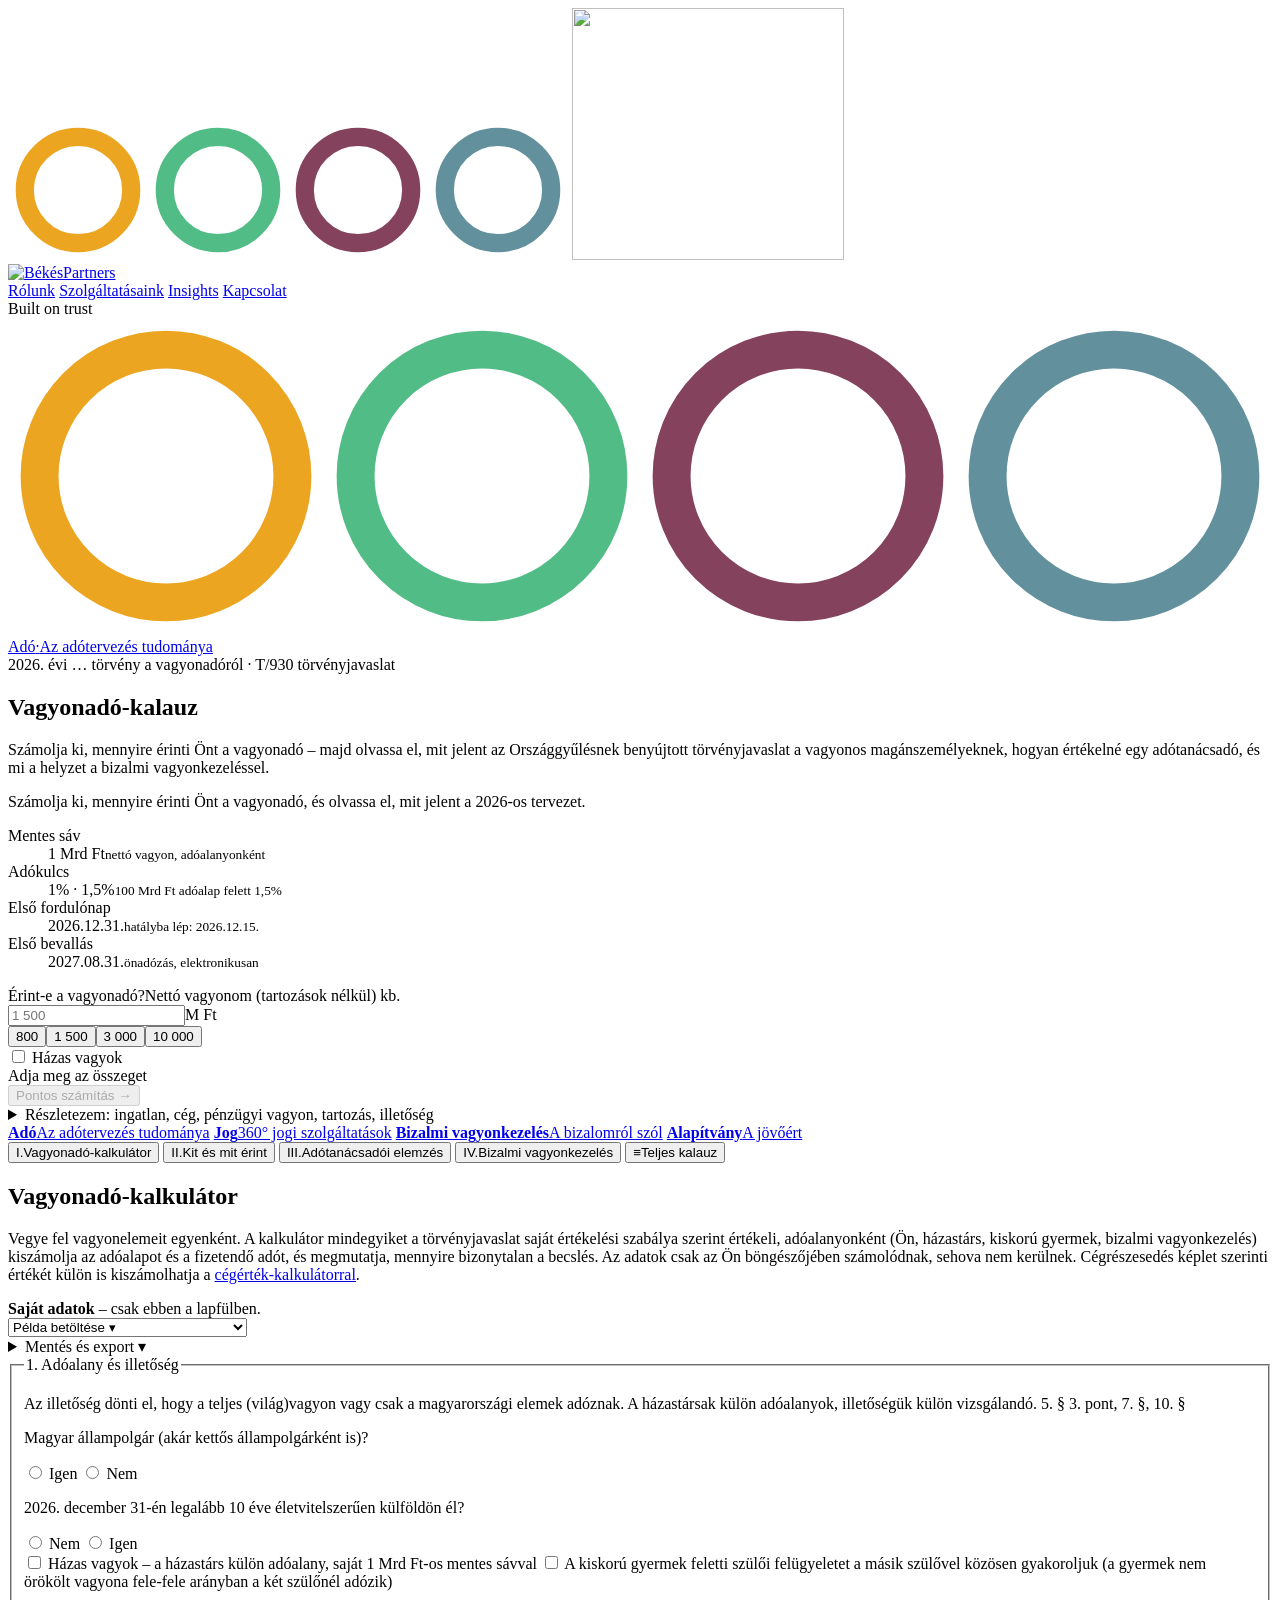
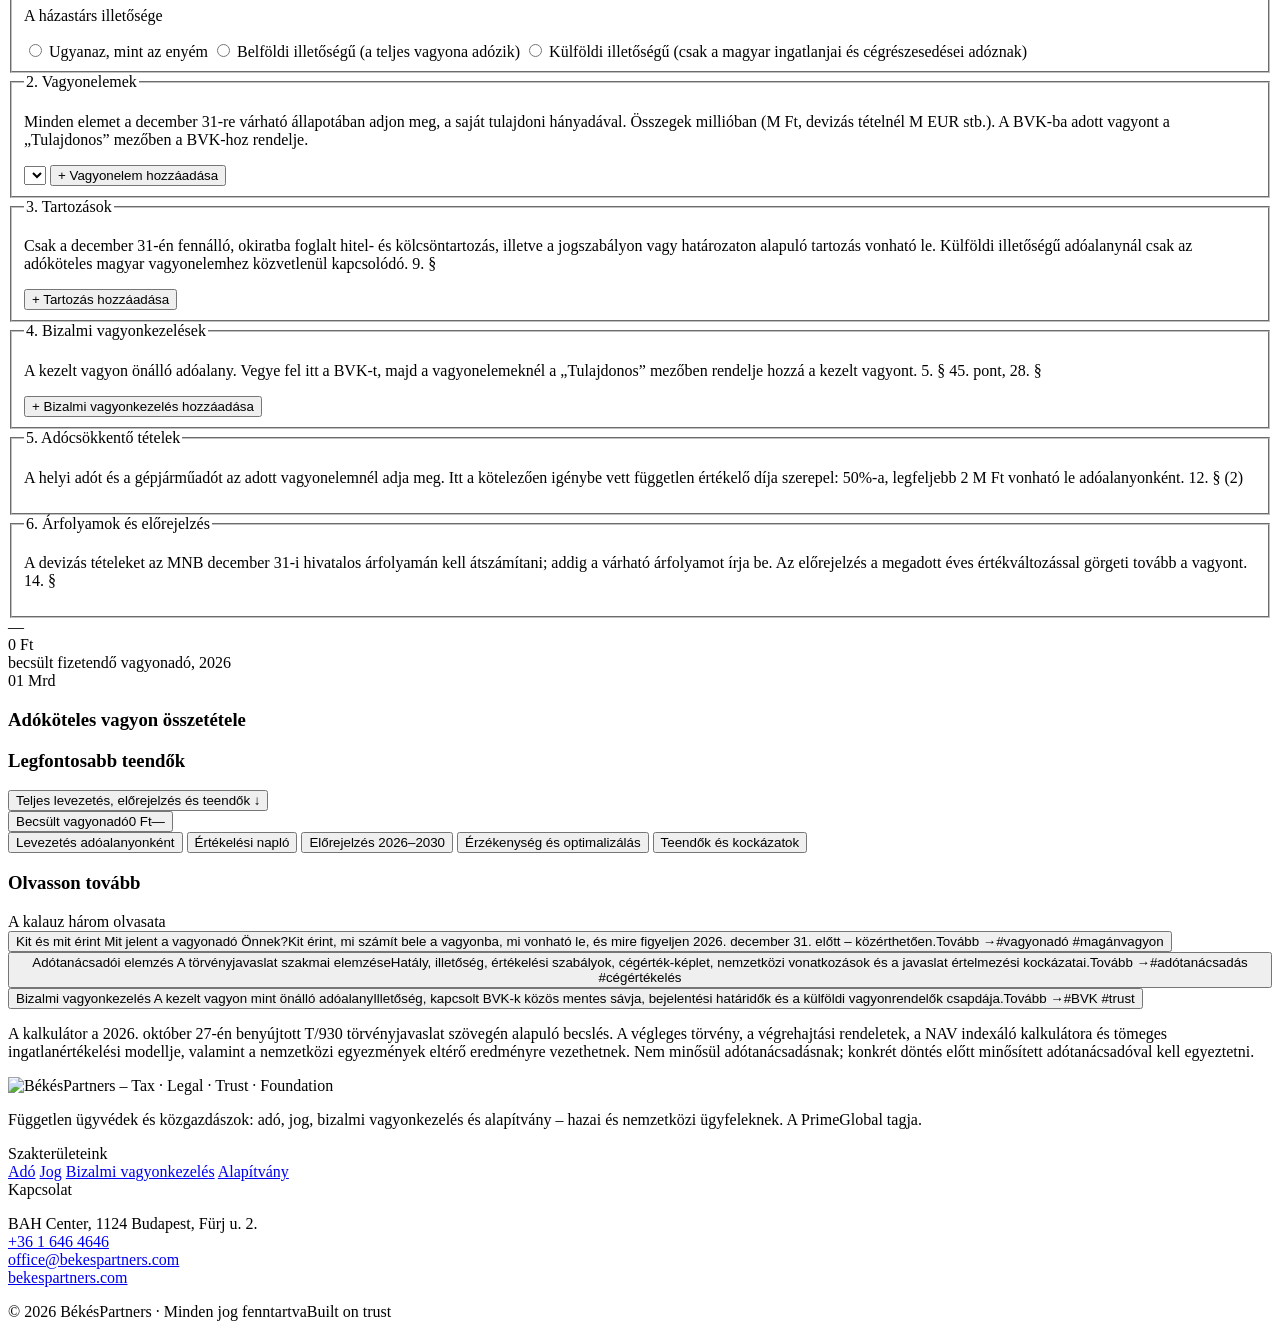
==== index.html @ 0c13ca5b "Alap-URL átírása staging.bekespartners.com/vagyonado-kalauz2026/-ra og:image, canonical, og:url – mi" ====
<!DOCTYPE html>
<!--
  ===================== VAGYONADÓ-KALAUZ =====================
  Publikus, fix arculatú build. Nincs beállítópanel, nincs külső betöltés.

  ARCULAT
    • Színek, betűk:        styles.css – legelső blokk (:root{--brand…})
    • Iroda neve, logó:     lent, a <header class="masthead"> elején (LOGÓ / IRODA NEVE megjegyzés)
    • Fejléc-stílus stb.:   az alábbi <html> elem data-* attribútumai:
        data-hdr      hero | band | gradient | light | dark   (hero = sötét fotós fejléc, hero.jpg – a bekespartners.com stílusa)
        data-radius   0 | 1 | 2                           (szögletes | enyhén kerek | kerek)
        data-density  s | m | l                           (kompakt | normál | tágas)
        data-tabs     line | pill | block                 (fülek stílusa)
        data-upper    0 | 1                               (nagybetűs címsorok)
        data-hcolor   ink | accent | brand2               (címsorok színe)
        data-bg       neutral | white | tint              (oldal háttere)
        data-stripe   1 | 0 | 4                           (alsó csík: egyszínű | nincs | négyszegmensű BékésPartners-csík)
        data-facts    1 | 0                               (kulcsadatok a fejlécben)
        data-logopos  left | center
        data-theme    (üres: rendszer szerint) | light | dark   (most: light – a logó világos fejlécet kíván)

  TARTALOM
    • II–IV. fül: a megfelelő <section> szövege.
    • Jogszabályi számok (1 Mrd, 1 % / 1,5 %, 100 Mrd, 2026): app.js – RULES objektum.
      A II. fül "Mennyit kell fizetni?" táblázata és a fejléc kulcsadatai KÉZZEL vannak beírva:
      ha a RULES változik, ezeket is frissíteni kell.
    • Szövegállapot-bélyeg: jelenleg kikapcsolva (fejléc, MOTTÓ alatti megjegyzés).
-->
<html lang="hu" data-hdr="hero" data-radius="0" data-density="m" data-tabs="line" data-upper="1" data-hcolor="accent" data-bg="neutral" data-stripe="4" data-facts="1" data-logopos="left" data-theme="light">
<head>
<meta charset="utf-8">
<meta name="viewport" content="width=device-width, initial-scale=1, viewport-fit=cover">
<meta http-equiv="Content-Security-Policy" content="default-src 'none'; script-src 'self'; style-src 'self'; img-src 'self' data:; font-src 'self'; connect-src 'none'; form-action 'none'; base-uri 'none'; object-src 'none'; upgrade-insecure-requests">
<meta name="referrer" content="no-referrer">
<meta name="description" content="Vagyonadó-kalkulátor és a 2026-os vagyonadó-tervezet összefoglalója laikusoknak és adótanácsadóknak, bizalmi vagyonkezeléssel.">
<meta name="robots" content="index,follow">
<meta name="theme-color" content="#13407D">
<meta property="og:type" content="article">
<meta property="og:locale" content="hu_HU">
<meta property="og:site_name" content="BékésPartners">
<meta property="og:title" content="Vagyonadó-kalauz – kalkulátor és elemzés a 2026-os vagyonadó-tervezethez">
<meta property="og:description" content="Számolja ki, mennyire érinti Önt a vagyonadó, és olvassa el, mit jelent a törvényjavaslat a vagyonos magánszemélyeknek és a bizalmi vagyonkezeléseknek.">
<meta property="og:image" content="https://staging.bekespartners.com/vagyonado-kalauz2026/hero.jpg">
<link rel="canonical" href="https://staging.bekespartners.com/vagyonado-kalauz2026/">
<meta property="og:url" content="https://staging.bekespartners.com/vagyonado-kalauz2026/">
<meta name="twitter:card" content="summary_large_image">
<script type="application/ld+json">{"@context":"https://schema.org","@type":"Article","headline":"Vagyonadó-kalauz","inLanguage":"hu","author":{"@type":"Organization","name":"BékésPartners","url":"https://www.bekespartners.com/"},"publisher":{"@type":"Organization","name":"BékésPartners"},"about":"2026. évi vagyonadó-törvénytervezet","dateModified":"2026-10-20"}</script>
<meta name="color-scheme" content="light dark">
<title>Vagyonadó-kalauz</title>
<link rel="icon" href="data:image/svg+xml,%3Csvg xmlns='http://www.w3.org/2000/svg' viewBox='0 0 32 32'%3E%3Crect width='32' height='32' rx='6' fill='%231B4180'/%3E%3Ctext x='16' y='22' font-family='Georgia,serif' font-size='18' font-weight='700' text-anchor='middle' fill='%23fff'%3E%C2%A7%3C/text%3E%3C/svg%3E">
<link rel="preload" href="fonts/montserrat-latin-ext-400-normal.woff2" as="font" type="font/woff2" crossorigin>
<link rel="preload" href="fonts/montserrat-latin-ext-600-normal.woff2" as="font" type="font/woff2" crossorigin>
<link rel="stylesheet" href="styles.css">
</head>
<body>
<!-- Háttér-vízjel: a BékésPartners-logó négy gyűrűje; a IV. fülön az SQN-logó. Tisztán dekoratív. -->
<div class="wm" aria-hidden="true">
  <svg class="wm-rings" viewBox="0 0 400 100" width="560" height="140">
    <circle cx="50" cy="50" r="38" fill="none" stroke="#ECA520" stroke-width="13"/>
    <circle cx="150" cy="50" r="38" fill="none" stroke="#52BC86" stroke-width="13"/>
    <circle cx="250" cy="50" r="38" fill="none" stroke="#84425D" stroke-width="13"/>
    <circle cx="350" cy="50" r="38" fill="none" stroke="#62919D" stroke-width="13"/>
  </svg>
  <img class="wm-sqn" src="sqn-logo.png" alt="" width="272" height="252">
</div>
<!-- Rögzített márkasáv: görgetéskor is a képernyő tetején marad -->
<header class="brandbar" id="brandbar">
  <div class="wrap">
    <div class="brandrow">
      <div class="brandid">
        <!-- LOGÓ: logo.png a repó gyökerében (átlátszó háttér). Mérete: styles.css --bar-logo-h -->
        <a class="logolink" href="#teszt" aria-label="BékésPartners – Vagyonadó-kalauz, kezdőlap"><img class="logo" src="logo.png" alt="BékésPartners" width="572" height="80"></a>
      </div>
      <div class="brandright">
        <!-- FŐOLDALI NAVIGÁCIÓ tükre (bekespartners.com) – a linkek a főoldalra mutatnak; aloldal-címekre cserélhetők -->
        <nav class="sitenav" aria-label="BékésPartners főoldal">
          <a href="https://www.bekespartners.com/" target="_blank" rel="noopener noreferrer">Rólunk</a>
          <a href="https://www.bekespartners.com/" target="_blank" rel="noopener noreferrer">Szolgáltatásaink</a>
          <a href="https://www.bekespartners.com/" target="_blank" rel="noopener noreferrer">Insights</a>
          <a href="https://www.bekespartners.com/" target="_blank" rel="noopener noreferrer">Kapcsolat</a>
        </nav>
        <!-- MOTTÓ: a BékésPartners "Built on trust" jelmondat – töröld a sort, ha nem kell -->
        <span class="motto">Built on trust</span>
        <!-- SZÖVEGÁLLAPOT (kikapcsolva) – ha később kell, ide: <span class="stamp">Szövegállapot: …</span> -->
      </div>
    </div>
  </div>
</header>
<section class="masthead" aria-label="Bevezető">
  <svg class="hero-rings" viewBox="0 0 400 100" aria-hidden="true">
    <circle cx="50" cy="50" r="40" fill="none" stroke="#ECA520" stroke-width="12"/>
    <circle cx="150" cy="50" r="40" fill="none" stroke="#52BC86" stroke-width="12"/>
    <circle cx="250" cy="50" r="40" fill="none" stroke="#84425D" stroke-width="12"/>
    <circle cx="350" cy="50" r="40" fill="none" stroke="#62919D" stroke-width="12"/>
  </svg>
  <div class="wrap">
    <a class="practice-chip" href="https://www.bekespartners.com/ado/" target="_blank" rel="noopener noreferrer"><span class="pc-dot"></span>Adó<span class="pc-sep">·</span><span class="pc-tag">Az adótervezés tudománya</span></a>
    <div class="eyebrow">2026. évi … törvény a vagyonadóról · T/930 törvényjavaslat</div>
    <h1>Vagyonadó-kalauz</h1>
    <p class="lead lead-full">Számolja ki, mennyire érinti Önt a vagyonadó – majd olvassa el, mit jelent az Országgyűlésnek benyújtott törvényjavaslat a vagyonos magánszemélyeknek, hogyan értékelné egy adótanácsadó, és mi a helyzet a bizalmi vagyonkezeléssel.</p>
    <p class="lead lead-short">Számolja ki, mennyire érinti Önt a vagyonadó, és olvassa el, mit jelent a 2026-os tervezet.</p>
    <dl class="facts">
      <div class="f-tax"><dt>Mentes sáv</dt><dd>1 Mrd Ft<small>nettó vagyon, adóalanyonként</small></dd></div>
      <div class="f-legal"><dt>Adókulcs</dt><dd>1% · 1,5%<small>100 Mrd Ft adóalap felett 1,5%</small></dd></div>
      <div class="f-trust"><dt>Első fordulónap</dt><dd>2026.12.31.<small>hatályba lép: 2026.12.15.</small></dd></div>
      <div class="f-found"><dt>Első bevallás</dt><dd>2027.08.31.<small>önadózás, elektronikusan</small></dd></div>
    </dl>
  </div>
</section>
<!-- Gyorsbecslő: egysoros becslés a hero alatt; a részletes bontás összecsukva -->
<section class="quick" id="quick" aria-labelledby="quick-h">
  <div class="wrap">
    <form class="quick-row" id="qf" autocomplete="off" novalidate>
      <label class="q-main" for="q_net"><span class="q-lab" id="quick-h">Érint-e a vagyonadó?</span><span class="q-sub">Nettó vagyonom (tartozások nélkül) kb.</span></label>
      <div class="q-input">
        <span class="inp"><input type="number" min="0" step="any" inputmode="decimal" id="q_net" placeholder="1 500"><span>M Ft</span></span>
        <div class="q-chips" role="group" aria-label="Gyorsválasztás"><button type="button" data-q="800">800</button><button type="button" data-q="1500">1 500</button><button type="button" data-q="3000">3 000</button><button type="button" data-q="10000">10 000</button></div>
      </div>
      <label class="chk q-mar"><input type="checkbox" id="q_mar"> Házas vagyok</label>
      <span class="q-break" aria-hidden="true"></span>
      <div class="q-out" aria-live="polite"><span class="badge b-info" id="qBadge">Adja meg az összeget</span><span class="q-tax" id="qTax"></span><span class="q-range" id="qRange"></span></div>
      <button type="button" class="cta q-go" id="qGo" disabled>Pontos számítás →</button>
    </form>
    <details class="q-details" id="qDetails">
      <summary>Részletezem: ingatlan, cég, pénzügyi vagyon, tartozás, illetőség</summary>
      <div class="quick-grid">
        <label class="qfld"><span>Ingatlanok</span><span class="inp"><input type="number" min="0" step="any" inputmode="decimal" id="q_re" placeholder="0"><span>M Ft</span></span><small>lakás, nyaraló, telek, külföldi ingatlan – piaci értéken</small></label>
        <label class="qfld"><span>Cégrészesedések</span><span class="inp"><input type="number" min="0" step="any" inputmode="decimal" id="q_co" placeholder="0"><span>M Ft</span></span><small>a törvény képlete szerint – <a href="cegertek.html">cégérték-kalkulátor →</a></small></label>
        <label class="qfld"><span>Pénzügyi vagyon</span><span class="inp"><input type="number" min="0" step="any" inputmode="decimal" id="q_fin" placeholder="0"><span>M Ft</span></span><small>bankszámla, értékpapír, alap, kripto, biztosítás</small></label>
        <label class="qfld"><span>Egyéb</span><span class="inp"><input type="number" min="0" step="any" inputmode="decimal" id="q_oth" placeholder="0"><span>M Ft</span></span><small>műtárgy, jármű, kölcsönök, jogok</small></label>
        <label class="qfld"><span>Tartozások</span><span class="inp"><input type="number" min="0" step="any" inputmode="decimal" id="q_debt" placeholder="0"><span>M Ft</span></span><small>okiratba foglalt hitel, kölcsön</small></label>
        <div class="qfld qopts"><label class="chk"><input type="checkbox" id="q_bel" checked> Belföldi illetőségű vagyok</label><small>ha nem: csak a magyar ingatlan és cégrészesedés adózik</small></div>
      </div>
      <p class="qo-note" id="qNote">A becslés nem veszi figyelembe a haszonélvezetet, a kisebbségi diszkontot, az egyezményeket és a bizalmi vagyonkezelést; az értékek ±15%-os bizonytalanságával számol.</p>
    </details>
  </div>
</section>
<!-- Szakterületi színsáv feliratokkal (a weboldal és a sablon négyszegmensű vonala) -->
<nav class="practice-rule" aria-label="BékésPartners szakterületek">
  <a class="pr-tax" href="https://www.bekespartners.com/ado/" target="_blank" rel="noopener noreferrer"><b>Adó</b><span>Az adótervezés tudománya</span></a>
  <a class="pr-legal" href="https://www.bekespartners.com/jog/" target="_blank" rel="noopener noreferrer"><b>Jog</b><span>360° jogi szolgáltatások</span></a>
  <a class="pr-trust" href="https://www.bekespartners.com/vagyonkezeles/" target="_blank" rel="noopener noreferrer"><b>Bizalmi vagyonkezelés</b><span>A bizalomról szól</span></a>
  <a class="pr-found" href="https://www.bekespartners.com/alapitvany/" target="_blank" rel="noopener noreferrer"><b>Alapítvány</b><span>A jövőért</span></a>
</nav>

<nav class="tabbar" aria-label="Blokkok">
  <div class="wrap">
    <div class="tabs" role="tablist">
      <button class="tab" role="tab" id="t-teszt" data-target="teszt" aria-controls="teszt" aria-selected="true"><span class="n">I.</span>Vagyonadó-kalkulátor</button>
      <button class="tab" role="tab" id="t-osszefoglalo" data-target="osszefoglalo" aria-controls="osszefoglalo" aria-selected="false"><span class="n">II.</span>Kit és mit érint</button>
      <button class="tab" role="tab" id="t-szakmai" data-target="szakmai" aria-controls="szakmai" aria-selected="false"><span class="n">III.</span>Adótanácsadói elemzés</button>
      <button class="tab" role="tab" id="t-bvk" data-target="bvk" aria-controls="bvk" aria-selected="false"><span class="n">IV.</span>Bizalmi vagyonkezelés</button>
      <button class="tab tab-all" role="tab" id="t-all" data-target="all" aria-controls="osszefoglalo szakmai bvk" aria-selected="false"><span class="n">≡</span>Teljes kalauz</button>
    </div>
  </div>
</nav>

<main class="wrap">

<!-- ============ I. KALKULÁTOR ============ -->
<section class="panel" id="teszt" role="tabpanel" aria-labelledby="t-teszt">
  <div class="prose k-intro">
    <h2>Vagyonadó-kalkulátor</h2>
    <p>Vegye fel vagyonelemeit egyenként. A kalkulátor mindegyiket a törvényjavaslat saját értékelési szabálya szerint értékeli, adóalanyonként (Ön, házastárs, kiskorú gyermek, bizalmi vagyonkezelés) kiszámolja az adóalapot és a fizetendő adót, és megmutatja, mennyire bizonytalan a becslés. Az adatok csak az Ön böngészőjében számolódnak, sehova nem kerülnek. Cégrészesedés képlet szerinti értékét külön is kiszámolhatja a <a href="cegertek.html">cégérték-kalkulátorral</a>.</p>
  </div>
  <noscript><div class="note"><b>A kalkulátorhoz JavaScript szükséges.</b>A II–IV. fül tartalma enélkül is olvasható.</div></noscript>

  <div class="kbar" id="kBar">
    <span class="kbar-l" id="kStatus"><strong>Saját adatok</strong> – csak ebben a lapfülben.</span>
    <div class="bar-actions">
      <select class="sel small" id="kPreset" aria-label="Példa betöltése">
        <option value="">Példa betöltése ▾</option>
        <option value="family">Vállalkozó házaspár</option>
        <option value="bvk">Külföldi állampolgár magyar BVK-val</option>
        <option value="abroad">Külföldön élő kettős állampolgár</option>
      </select>
      <details class="kmenu">
        <summary class="btn small">Mentés és export ▾</summary>
        <div class="kmenu-list">
          <button type="button" class="btn small" id="kSave">Mentés fájlba (JSON)</button>
          <button type="button" class="btn small" id="kFileBtn">Betöltés fájlból</button>
          <input type="file" id="kFile" accept="application/json,.json" hidden>
          <button type="button" class="btn small" id="kReportDl">Jelentés letöltése (HTML)</button>
          <button type="button" class="btn small" id="kPrint">Jelentés nyomtatása / PDF</button>
          <label class="chk small" title="Alapból az adatok csak a lap bezárásáig maradnak meg. Bekapcsolva ezen az eszközön tárolódnak, amíg nem törli."><input type="checkbox" id="kRemember"> Megjegyzés ezen az eszközön</label>
          <button type="button" class="btn small" id="kClear">Üres űrlap</button>
          <button type="button" class="btn small danger" id="kWipe">Adatok törlése</button>
        </div>
      </details>
      <span class="ksub" id="kMsg" aria-live="polite"></span>
    </div>
  </div>

  <div class="test">
    <form class="form" id="kf" autocomplete="off" novalidate>
      <fieldset>
        <legend>1. Adóalany és illetőség</legend>
        <p class="fhint">Az illetőség dönti el, hogy a teljes (világ)vagyon vagy csak a magyarországi elemek adóznak. A házastársak külön adóalanyok, illetőségük külön vizsgálandó. <span class="ref">5. § 3. pont, 7. §, 10. §</span></p>
        <div class="q">
          <p>Magyar állampolgár (akár kettős állampolgárként is)?</p>
          <div class="choice">
            <label><input type="radio" name="kcit" value="y" data-p="cit"> Igen</label>
            <label><input type="radio" name="kcit" value="n" data-p="cit"> Nem</label>
          </div>
        </div>
        <div class="q" id="kq-ab">
          <p>2026. december 31-én legalább 10 éve életvitelszerűen külföldön él?</p>
          <div class="choice">
            <label><input type="radio" name="kab" value="n" data-p="ab"> Nem</label>
            <label><input type="radio" name="kab" value="y" data-p="ab"> Igen</label>
          </div>
        </div>
        <div class="q" id="kq-fst" hidden>
          <p>Melyik írja le a helyzetét?</p>
          <div class="choice">
            <label><input type="radio" name="kfst" value="res" data-p="fst"> Magyarországon élek (itt van a létérdekeim központja, vagy legalább 183 napot töltök itt)</label>
            <label><input type="radio" name="kfst" value="post" data-p="fst"> Külföldi munkáltató kiküldöttjeként dolgozom itt, kevesebb mint 5 éve</label>
            <label><input type="radio" name="kfst" value="ltr" data-p="fst"> Huzamos tartózkodási jogosultságom van (harmadik országbeli állampolgárként), de az évben 183 napnál kevesebbet vagyok itt</label>
            <label><input type="radio" name="kfst" value="no" data-p="fst"> Nem élek Magyarországon</label>
          </div>
        </div>
        <div class="q">
          <label class="chk"><input type="checkbox" data-p="mar"> Házas vagyok – a házastárs külön adóalany, saját 1 Mrd Ft-os mentes sávval</label>
          <label class="chk"><input type="checkbox" data-p="cust"> A kiskorú gyermek feletti szülői felügyeletet a másik szülővel közösen gyakoroljuk (a gyermek nem örökölt vagyona fele-fele arányban a két szülőnél adózik)</label>
        </div>
        <div class="q" id="kq-spres">
          <p>A házastárs illetősége</p>
          <div class="choice">
            <label><input type="radio" name="kspres" value="same" data-p="spres"> Ugyanaz, mint az enyém</label>
            <label><input type="radio" name="kspres" value="bel" data-p="spres"> Belföldi illetőségű (a teljes vagyona adózik)</label>
            <label><input type="radio" name="kspres" value="kul" data-p="spres"> Külföldi illetőségű (csak a magyar ingatlanjai és cégrészesedései adóznak)</label>
          </div>
        </div>
      </fieldset>

      <fieldset>
        <legend>2. Vagyonelemek</legend>
        <p class="fhint">Minden elemet a december 31-re várható állapotában adjon meg, a saját tulajdoni hányadával. Összegek millióban (M Ft, devizás tételnél M EUR stb.). A BVK-ba adott vagyont a „Tulajdonos” mezőben a BVK-hoz rendelje.</p>
        <div id="kAssets"></div>
        <div class="kadd">
          <select class="sel" id="kAddType" aria-label="Vagyonelem típusa"></select>
          <button type="button" class="btn" id="kAdd">+ Vagyonelem hozzáadása</button>
        </div>
      </fieldset>

      <fieldset>
        <legend>3. Tartozások</legend>
        <p class="fhint">Csak a december 31-én fennálló, okiratba foglalt hitel- és kölcsöntartozás, illetve a jogszabályon vagy határozaton alapuló tartozás vonható le. Külföldi illetőségű adóalanynál csak az adóköteles magyar vagyonelemhez közvetlenül kapcsolódó. <span class="ref">9. §</span></p>
        <div id="kDebts"></div>
        <div class="kadd"><button type="button" class="btn" id="kAddDebt">+ Tartozás hozzáadása</button></div>
      </fieldset>

      <fieldset>
        <legend>4. Bizalmi vagyonkezelések</legend>
        <p class="fhint">A kezelt vagyon önálló adóalany. Vegye fel itt a BVK-t, majd a vagyonelemeknél a „Tulajdonos” mezőben rendelje hozzá a kezelt vagyont. <span class="ref">5. § 45. pont, 28. §</span></p>
        <div id="kBvks"></div>
        <div class="kadd"><button type="button" class="btn" id="kAddBvk">+ Bizalmi vagyonkezelés hozzáadása</button></div>
      </fieldset>

      <fieldset>
        <legend>5. Adócsökkentő tételek</legend>
        <p class="fhint">A helyi adót és a gépjárműadót az adott vagyonelemnél adja meg. Itt a kötelezően igénybe vett független értékelő díja szerepel: 50%-a, legfeljebb 2 M Ft vonható le adóalanyonként. <span class="ref">12. § (2)</span></p>
        <div class="grid3" id="kFees"></div>
      </fieldset>

      <fieldset>
        <legend>6. Árfolyamok és előrejelzés</legend>
        <p class="fhint">A devizás tételeket az MNB december 31-i hivatalos árfolyamán kell átszámítani; addig a várható árfolyamot írja be. Az előrejelzés a megadott éves értékváltozással görgeti tovább a vagyont. <span class="ref">14. §</span></p>
        <div class="grid3" id="kFx"></div>
        <div class="grid3 k-proj" id="kProj"></div>
      </fieldset>
    </form>

    <aside class="result" id="kSum">
      <div class="r-top">
        <span class="badge b-info" id="kBadge" aria-live="polite">—</span>
        <div class="r-tax" id="kTax" aria-live="polite">0 Ft</div>
        <div class="r-tax-lbl" id="kTaxLbl">becsült fizetendő vagyonadó, 2026</div>
        <div class="krange" id="kBase"></div>
        <div class="krange" id="kRange"></div>
        <div class="gauge" aria-hidden="true">
          <div class="g-track"><div class="g-free" id="kgFree"></div><div class="g-tax" id="kgTax"></div><div class="g-mark" id="kgMark"></div></div>
          <div class="g-lbl"><span class="g-l0" id="kg0">0</span><span id="kgThr">1 Mrd</span><span class="g-lmax" id="kgMax"></span></div>
        </div>
        <p class="g-note" id="kgNote"></p>
      </div>
      <div class="r-rows" id="kTps"></div>
      <div class="r-sec">
        <h3>Adóköteles vagyon összetétele</h3>
        <div class="mix" id="kMix"></div>
      </div>
      <div class="r-sec">
        <h3>Legfontosabb teendők</h3>
        <div class="flags" id="kTop"></div>
        <button type="button" class="linkbtn k-more" id="kToDetail">Teljes levezetés, előrejelzés és teendők ↓</button>
      </div>
    </aside>
  </div>

  <button type="button" class="kmini" id="kMini" aria-label="Ugrás az eredményhez"><span class="kmini-l">Becsült vagyonadó</span><span class="kmini-v" id="kMiniTax">0 Ft</span><span class="kmini-b" id="kMiniBadge">—</span></button>
  <div class="kdetail" id="kDetail">
    <div class="ktabs" role="tablist" aria-label="Részletes eredmény">
      <button type="button" class="ktab" role="tab" data-kp="lev" aria-selected="true">Levezetés adóalanyonként</button>
      <button type="button" class="ktab" role="tab" data-kp="naplo" aria-selected="false">Értékelési napló</button>
      <button type="button" class="ktab" role="tab" data-kp="elo" aria-selected="false">Előrejelzés 2026–2030</button>
      <button type="button" class="ktab" role="tab" data-kp="erz" aria-selected="false">Érzékenység és optimalizálás</button>
      <button type="button" class="ktab" role="tab" data-kp="tenni" aria-selected="false">Teendők és kockázatok</button>
    </div>
    <div class="kpane" id="kp-lev"></div>
    <div class="kpane" id="kp-naplo" hidden></div>
    <div class="kpane" id="kp-elo" hidden></div>
    <div class="kpane" id="kp-erz" hidden></div>
    <div class="kpane" id="kp-tenni" hidden></div>
  </div>

  <div class="insights">
    <div class="ins-head"><h3>Olvasson tovább</h3><span class="ins-sub">A kalauz három olvasata</span></div>
    <div class="ins-grid">
      <button type="button" class="ins-card ic-tax" data-goto="osszefoglalo">
        <span class="ic-top"><span class="ic-label">Kit és mit érint</span></span>
        <span class="ic-body"><span class="ic-title">Mit jelent a vagyonadó Önnek?</span><span class="ic-ex">Kit érint, mi számít bele a vagyonba, mi vonható le, és mire figyeljen 2026. december 31. előtt – közérthetően.</span><span class="ic-more">Tovább →</span><span class="ic-tags">#vagyonadó #magánvagyon</span></span>
      </button>
      <button type="button" class="ins-card ic-navy" data-goto="szakmai">
        <span class="ic-top"><span class="ic-label">Adótanácsadói elemzés</span></span>
        <span class="ic-body"><span class="ic-title">A törvényjavaslat szakmai elemzése</span><span class="ic-ex">Hatály, illetőség, értékelési szabályok, cégérték-képlet, nemzetközi vonatkozások és a javaslat értelmezési kockázatai.</span><span class="ic-more">Tovább →</span><span class="ic-tags">#adótanácsadás #cégértékelés</span></span>
      </button>
      <button type="button" class="ins-card ic-trust" data-goto="bvk">
        <span class="ic-top"><span class="ic-label">Bizalmi vagyonkezelés</span></span>
        <span class="ic-body"><span class="ic-title">A kezelt vagyon mint önálló adóalany</span><span class="ic-ex">Illetőség, kapcsolt BVK-k közös mentes sávja, bejelentési határidők és a külföldi vagyonrendelők csapdája.</span><span class="ic-more">Tovább →</span><span class="ic-tags">#BVK #trust</span></span>
      </button>
    </div>
  </div>
  <p class="disclaimer">A kalkulátor a 2026. október 27-én benyújtott T/930 törvényjavaslat szövegén alapuló becslés. A végleges törvény, a végrehajtási rendeletek, a NAV indexáló kalkulátora és tömeges ingatlanértékelési modellje, valamint a nemzetközi egyezmények eltérő eredményre vezethetnek. Nem minősül adótanácsadásnak; konkrét döntés előtt minősített adótanácsadóval kell egyeztetni.</p>
  <div class="kreport" id="kReport"></div>
</section>

<!-- ============ II. ÖSSZEFOGLALÓ ============ -->
<section class="panel" id="osszefoglalo" role="tabpanel" aria-labelledby="t-osszefoglalo" hidden>
  <div class="prose">
    <h2>Mit jelent a vagyonadó Önnek?</h2>
    <div class="postmeta"><span>2026. október</span><span class="tags">#vagyonadó #adótervezés #magánvagyon</span></div>
    <div class="note info"><b>Törvényjavaslatról van szó.</b>A kormány 2026. október 27-én benyújtotta az Országgyűlésnek a vagyonadóról szóló T/930 törvényjavaslatot, amely az október 6-i egyeztetési tervezethez képest tizenhat ponton változott (az alábbi „Mi változott?” rész foglalja össze). A kihirdetett törvény ettől még eltérhet; a kalauzt a végleges szöveg alapján felülvizsgáljuk. Ahol a szöveg kijelentő módban ír, az a javaslat rendelkezését jelenti, nem hatályos szabályt. A §-hivatkozások a T/930 számozását követik, és kattintásra a benyújtott szöveget nyitják meg.</div>
    <p class="intro">Akinek a teljes vagyona, a hitelei levonása után, december 31-én meghaladja az 1 milliárd forintot, annak évente a milliárd feletti rész 1 százalékát kell befizetnie. A javaslat szerint ez már 2026. december 31-ére vonatkozik, az első befizetés 2027. augusztus 31.</p>
    <div class="statband" role="group" aria-label="A tervezet hatásvizsgálatának kulcsszámai">
      <div class="stat s-tax"><div class="stat-n">≈ 15 000</div><div class="stat-l">érintett vagyonos magánszemély</div></div>
      <div class="stat s-trust"><div class="stat-n">≈ 2 000</div><div class="stat-l">bizalmi vagyonkezelés és hasonló struktúra</div></div>
      <div class="stat s-navy"><div class="stat-n">800 Mrd Ft</div><div class="stat-l">várt költségvetési bevétel négy év alatt</div></div>
      <div class="stat-src">Forrás: a törvénytervezethez csatolt hatásvizsgálat (2026. szeptember 28.), kormany.hu</div>
    </div>

    <h3>Mi változott a benyújtott javaslatban?</h3>
    <p>A mentes sáv (1 Mrd Ft), az adókulcsok (1% / 1,5%), a hatálybalépés (2026. december 15.), az első határidő (2027. augusztus 31.), az adóalanyi kör és az illetőségi szabályok nem változtak; a bizalmi vagyonkezelésre, magánalapítványra és külföldi trustra vonatkozó szabályok érdemben szintén változatlanok. A fontosabb módosítások az októberi tervezethez képest:</p>
    <ul>
      <li><strong>Kisebbségi kedvezmény családon belül:</strong> a közeli hozzátartozók (házastárs, szülő, gyermek, testvér) részesedését össze kell számítani. Két házastárs 30–30%-a együtt 60%, így nem jár kedvezmény; két testvér 20–20%-a esetén 30% helyett 25%. Az élettárs nem számít. <span class="ref">1. mell. V. d)</span></li>
      <li><strong>Kis cégek egyszerűbben:</strong> legfeljebb 100 millió Ft saját tőkéjű társaságnál a képlet helyett a saját tőke tulajdoni hányadra jutó része választható. <span class="ref">15. § (9)</span></li>
      <li><strong>Negatív saját tőke nullának számít</strong>, így nem csökkenti a nyereségből számított cégértéket – egyes cégeknél ez magasabb értéket ad. <span class="ref">1. mell. V. a)</span></li>
      <li><strong>Külföldi vagyon beszámítása szigorodott:</strong> az egyezmény alapján mentesített külföldi vagyonra jutó adót a kapcsolódó tartozások és az 1 milliárdos sáv levonása után kell számítani. Példa: 3 Mrd belföldi + 2 Mrd mentesített külföldi vagyonnál 40 M − 10 M = <strong>30 M Ft</strong> a magyar adó (a tervezet szerint 20 M lett volna). <span class="ref">11. §, 12. § (2) c)</span></li>
      <li><strong>Tőzsdei részvények:</strong> az év végi záróárfolyam a főszabály, és ha az több mint 10%-kal eltér az átlagtól, az átlag számít – az átlagolási időszak a tervezet 30 napjáról <strong>180 napra</strong> nőtt (100 000 részvény, 5 000 Ft záróár, 4 000 Ft átlag → 25% eltérés → 400 M Ft, nem 500 M). A 2026-os átmeneti átlagár-választás részvényeknél elmaradt, a kötvényeknél megmaradt. <span class="ref">15. § (1)–(2), 39. § (2)</span></li>
      <li><strong>Ingatlan:</strong> aki a NAV értékelési modelljét valós adatokkal használja, annál a NAV csak az adatok valótlanságának bizonyításával állapíthat meg más értéket; a modell az üdülőkre és a telkekre is kiterjed; a szakértőt 30%-ot meghaladó alulértékelésnél 100 ezer Ft bírság és ismétlődésnél törlés fenyegeti. <span class="ref">31. § (4), 23. § (5)–(7)</span></li>
      <li><strong>Külföldi ingatlantartó cég:</strong> az ingatlanhoz kapcsolódó tartozások levonhatók, a csökkentett értéket a tulajdoni hányaddal kell arányosítani. <span class="ref">18. §</span></li>
      <li><strong>Adminisztráció:</strong> a rejtett tartalékhoz nem kell könyvvizsgálói felülvizsgálat, ha a piaci értéket a törvényi számítás adja; az 500 M Ft feletti tőkéjű cég csak a tulajdonos kérésére ad adatot; adathiány esetén végső soron a bekerülési érték számít; az adószámos magánszemély tevékenységéhez használt ingóságok teljes értékben számítanak; a külföldi magánszemélynek adóazonosító hiányában a bevallás előtt be kell jelentkeznie. <span class="ref">34. §, 15. § (10), 9. § (4), 16. § (4), 29. § (8)</span></li>
      <li><strong>Kapcsolódó, külön törvényjavaslatban: „exit tax”.</strong> Aki 2027. január 1-jétől megszünteti magyar adóügyi illetőségét, és az előző tíz évből legalább ötben belföldi illetőségű volt, annak 500 M Ft feletti értékpapír-, részesedés-, kripto- és biztosítási vagyona (vagy legalább 20%-os, 250 M Ft feletti részesedése) nem realizált értéknövekménye után 15% szja-t kell fizetnie; EU/EGT-be költözésnél a fizetés kamatmentesen halasztódik. Ez a vagyonadótól független, de a kiköltözési tervezést közvetlenül érinti (a részletek a benyújtott adócsomag sajtóösszefoglalóin alapulnak).</li>
    </ul>

    <h3>Kit érint?</h3>
    <ul>
      <li><strong>Magyarországon élő magánszemélyeket</strong>, a világ bármely pontján lévő teljes vagyonukkal. <span class="ref">7. § (1)</span></li>
      <li><strong>Külföldön élő magyar állampolgárokat is</strong>, kettős állampolgárokat is, magyar lakcím nélkül is, egészen addig, amíg legalább 10 éve életvitelszerűen külföldön nem élnek. <span class="ref">5. § 3. pont</span></li>
      <li><strong>Külföldi illetőségű személyeket</strong> csak a magyarországi ingatlanjaik, az azokhoz kapcsolódó jogaik (például haszonélvezet) és a magyar (vagy magyar ingatlanos) cégekben lévő részesedéseik után. <span class="ref">7. § (2)</span></li>
      <li><strong>Bizalmi vagyonkezelésben (BVK), magánalapítványban vagy külföldi trustban tartott vagyont</strong>, mint önálló adóalanyt. <span class="ref">6. §, 5. § 45. pont</span> A bizalmi vagyonkezelés részletes szabályai a <button type="button" class="linkbtn" data-goto="bvk">Bizalmi vagyonkezelés</button> fülön vannak.</li>
    </ul>
    <p>A házastársak külön-külön adóalanyok, mindkettőjüket megilleti a saját 1 milliárdos mentes sáv. A kiskorú gyermek vagyonát főszabály szerint a szülőnél kell figyelembe venni, kivéve azt, amit a gyermek örökölt vagy saját munkájával szerzett. <span class="ref">10. § (2)–(5)</span></p>

    <h3>Mennyit kell fizetni?</h3>
    <p>Csak az 1 milliárd forint feletti nettó vagyon adózik. Az adóalap első 100 milliárd forintja után 1%, az e feletti rész után 1,5% a kulcs. <span class="ref">9. §, 12. § (1)</span></p>
    <div class="tablewrap">
      <table>
        <thead><tr><th scope="col">Nettó vagyon dec. 31-én</th><th scope="col" class="num">Adóalap</th><th scope="col" class="num">Éves adó</th><th scope="col" class="num">Tényleges teher</th></tr></thead>
        <tbody>
          <tr><td>900 millió Ft</td><td class="num">0</td><td class="num">0 Ft</td><td class="num">0%</td></tr>
          <tr><td>1,5 milliárd Ft</td><td class="num">0,5 Mrd</td><td class="num">5 millió Ft</td><td class="num">0,33%</td></tr>
          <tr><td>3 milliárd Ft</td><td class="num">2 Mrd</td><td class="num">20 millió Ft</td><td class="num">0,67%</td></tr>
          <tr><td>10 milliárd Ft</td><td class="num">9 Mrd</td><td class="num">90 millió Ft</td><td class="num">0,90%</td></tr>
          <tr><td>150 milliárd Ft</td><td class="num">149 Mrd</td><td class="num">1,735 milliárd Ft</td><td class="num">1,16%</td></tr>
        </tbody>
      </table>
    </div>
    <figure class="chart after-table">
      <figcaption class="cap"><b>Tényleges adóteher a nettó vagyon arányában</b>A mentes sáv miatt a teher fokozatosan közelít az 1%-hoz; 101 Mrd Ft nettó vagyon felett az 1,5%-os sáv húzza feljebb.</figcaption>
      <svg viewBox="0 0 640 262" role="img" aria-label="A tényleges adóteher 1 milliárd forintnál nulla, 3 milliárdnál 0,67%, 10 milliárdnál 0,9%, 101 milliárdnál 0,99%, 200 milliárdnál 1,24%.">
        <line class="ax" x1="60" y1="224" x2="620" y2="224"/>
        <line class="ax" x1="60" y1="152.6" x2="620" y2="152.6" stroke-dasharray="2 4"/>
        <line class="ax" x1="60" y1="24" x2="60" y2="224"/>
        <text class="axl" x="52" y="228" text-anchor="end">0%</text>
        <text class="axl" x="52" y="156.6" text-anchor="end">0,5%</text>
        <text class="axl" x="52" y="85.1" text-anchor="end">1,0%</text>
        <line class="ref1" x1="60" y1="81.1" x2="620" y2="81.1"/>
        <text class="ref1l" x="66" y="74">1%-os alapkulcs</text>
        <line class="ref1" x1="547.8" y1="24" x2="547.8" y2="224"/>
        <text class="ref1l" x="541" y="36" text-anchor="end">1,5%-os sáv kezdete</text>
        <polygon class="crvA" points="60,224 60.0,224.0 62.1,221.2 64.2,218.5 66.3,215.8 68.4,213.1 70.5,210.5 72.6,208.0 74.7,205.5 76.7,203.1 78.8,200.7 80.9,198.3 83.0,196.0 85.1,193.8 87.2,191.6 89.3,189.4 91.4,187.3 93.5,185.2 95.6,183.2 97.7,181.2 99.8,179.2 101.9,177.3 104.0,175.4 106.0,173.5 108.1,171.7 110.2,170.0 112.3,168.2 114.4,166.5 116.5,164.8 118.6,163.2 120.7,161.6 122.8,160.0 124.9,158.5 127.0,156.9 129.1,155.5 131.2,154.0 133.3,152.6 135.3,151.2 137.4,149.8 139.5,148.5 141.6,147.1 143.7,145.8 145.8,144.6 147.9,143.3 150.0,142.1 152.1,140.9 154.2,139.7 156.3,138.6 158.4,137.5 160.5,136.4 162.6,135.3 164.7,134.2 166.7,133.2 168.8,132.2 170.9,131.2 173.0,130.2 175.1,129.2 177.2,128.3 179.3,127.3 181.4,126.4 183.5,125.6 185.6,124.7 187.7,123.8 189.8,123.0 191.9,122.2 194.0,121.4 196.0,120.6 198.1,119.8 200.2,119.0 202.3,118.3 204.4,117.6 206.5,116.9 208.6,116.2 210.7,115.5 212.8,114.8 214.9,114.1 217.0,113.5 219.1,112.9 221.2,112.2 223.3,111.6 225.3,111.0 227.4,110.4 229.5,109.9 231.6,109.3 233.7,108.8 235.8,108.2 237.9,107.7 240.0,107.2 242.1,106.7 244.2,106.2 246.3,105.7 248.4,105.2 250.5,104.7 252.6,104.2 254.7,103.8 256.7,103.3 258.8,102.9 260.9,102.5 263.0,102.1 265.1,101.7 267.2,101.3 269.3,100.9 271.4,100.5 273.5,100.1 275.6,99.7 277.7,99.4 279.8,99.0 281.9,98.7 284.0,98.3 286.0,98.0 288.1,97.6 290.2,97.3 292.3,97.0 294.4,96.7 296.5,96.4 298.6,96.1 300.7,95.8 302.8,95.5 304.9,95.2 307.0,94.9 309.1,94.7 311.2,94.4 313.3,94.2 315.3,93.9 317.4,93.6 319.5,93.4 321.6,93.2 323.7,92.9 325.8,92.7 327.9,92.5 330.0,92.2 332.1,92.0 334.2,91.8 336.3,91.6 338.4,91.4 340.5,91.2 342.6,91.0 344.7,90.8 346.7,90.6 348.8,90.4 350.9,90.3 353.0,90.1 355.1,89.9 357.2,89.7 359.3,89.6 361.4,89.4 363.5,89.2 365.6,89.1 367.7,88.9 369.8,88.8 371.9,88.6 374.0,88.5 376.0,88.3 378.1,88.2 380.2,88.0 382.3,87.9 384.4,87.8 386.5,87.6 388.6,87.5 390.7,87.4 392.8,87.3 394.9,87.2 397.0,87.0 399.1,86.9 401.2,86.8 403.3,86.7 405.3,86.6 407.4,86.5 409.5,86.4 411.6,86.3 413.7,86.2 415.8,86.1 417.9,86.0 420.0,85.9 422.1,85.8 424.2,85.7 426.3,85.6 428.4,85.5 430.5,85.4 432.6,85.4 434.7,85.3 436.7,85.2 438.8,85.1 440.9,85.0 443.0,85.0 445.1,84.9 447.2,84.8 449.3,84.7 451.4,84.7 453.5,84.6 455.6,84.5 457.7,84.5 459.8,84.4 461.9,84.3 464.0,84.3 466.0,84.2 468.1,84.1 470.2,84.1 472.3,84.0 474.4,84.0 476.5,83.9 478.6,83.9 480.7,83.8 482.8,83.8 484.9,83.7 487.0,83.7 489.1,83.6 491.2,83.6 493.3,83.5 495.3,83.5 497.4,83.4 499.5,83.4 501.6,83.3 503.7,83.3 505.8,83.2 507.9,83.2 510.0,83.2 512.1,83.1 514.2,83.1 516.3,83.0 518.4,83.0 520.5,83.0 522.6,82.9 524.6,82.9 526.7,82.9 528.8,82.8 530.9,82.8 533.0,82.8 535.1,82.7 537.2,82.7 539.3,82.7 541.4,82.6 543.5,82.6 545.6,82.6 547.7,82.6 549.8,81.2 551.9,79.8 554.0,78.4 556.0,77.1 558.1,75.8 560.2,74.5 562.3,73.2 564.4,72.0 566.5,70.7 568.6,69.5 570.7,68.4 572.8,67.2 574.9,66.1 577.0,65.0 579.1,63.9 581.2,62.8 583.3,61.8 585.3,60.8 587.4,59.8 589.5,58.8 591.6,57.8 593.7,56.9 595.8,56.0 597.9,55.1 600.0,54.2 602.1,53.3 604.2,52.4 606.3,51.6 608.4,50.8 610.5,50.0 612.6,49.2 614.6,48.4 616.7,47.7 618.8,46.9 620.0,46.5 620,224"/>
        <polyline class="crv" points="60.0,224.0 62.1,221.2 64.2,218.5 66.3,215.8 68.4,213.1 70.5,210.5 72.6,208.0 74.7,205.5 76.7,203.1 78.8,200.7 80.9,198.3 83.0,196.0 85.1,193.8 87.2,191.6 89.3,189.4 91.4,187.3 93.5,185.2 95.6,183.2 97.7,181.2 99.8,179.2 101.9,177.3 104.0,175.4 106.0,173.5 108.1,171.7 110.2,170.0 112.3,168.2 114.4,166.5 116.5,164.8 118.6,163.2 120.7,161.6 122.8,160.0 124.9,158.5 127.0,156.9 129.1,155.5 131.2,154.0 133.3,152.6 135.3,151.2 137.4,149.8 139.5,148.5 141.6,147.1 143.7,145.8 145.8,144.6 147.9,143.3 150.0,142.1 152.1,140.9 154.2,139.7 156.3,138.6 158.4,137.5 160.5,136.4 162.6,135.3 164.7,134.2 166.7,133.2 168.8,132.2 170.9,131.2 173.0,130.2 175.1,129.2 177.2,128.3 179.3,127.3 181.4,126.4 183.5,125.6 185.6,124.7 187.7,123.8 189.8,123.0 191.9,122.2 194.0,121.4 196.0,120.6 198.1,119.8 200.2,119.0 202.3,118.3 204.4,117.6 206.5,116.9 208.6,116.2 210.7,115.5 212.8,114.8 214.9,114.1 217.0,113.5 219.1,112.9 221.2,112.2 223.3,111.6 225.3,111.0 227.4,110.4 229.5,109.9 231.6,109.3 233.7,108.8 235.8,108.2 237.9,107.7 240.0,107.2 242.1,106.7 244.2,106.2 246.3,105.7 248.4,105.2 250.5,104.7 252.6,104.2 254.7,103.8 256.7,103.3 258.8,102.9 260.9,102.5 263.0,102.1 265.1,101.7 267.2,101.3 269.3,100.9 271.4,100.5 273.5,100.1 275.6,99.7 277.7,99.4 279.8,99.0 281.9,98.7 284.0,98.3 286.0,98.0 288.1,97.6 290.2,97.3 292.3,97.0 294.4,96.7 296.5,96.4 298.6,96.1 300.7,95.8 302.8,95.5 304.9,95.2 307.0,94.9 309.1,94.7 311.2,94.4 313.3,94.2 315.3,93.9 317.4,93.6 319.5,93.4 321.6,93.2 323.7,92.9 325.8,92.7 327.9,92.5 330.0,92.2 332.1,92.0 334.2,91.8 336.3,91.6 338.4,91.4 340.5,91.2 342.6,91.0 344.7,90.8 346.7,90.6 348.8,90.4 350.9,90.3 353.0,90.1 355.1,89.9 357.2,89.7 359.3,89.6 361.4,89.4 363.5,89.2 365.6,89.1 367.7,88.9 369.8,88.8 371.9,88.6 374.0,88.5 376.0,88.3 378.1,88.2 380.2,88.0 382.3,87.9 384.4,87.8 386.5,87.6 388.6,87.5 390.7,87.4 392.8,87.3 394.9,87.2 397.0,87.0 399.1,86.9 401.2,86.8 403.3,86.7 405.3,86.6 407.4,86.5 409.5,86.4 411.6,86.3 413.7,86.2 415.8,86.1 417.9,86.0 420.0,85.9 422.1,85.8 424.2,85.7 426.3,85.6 428.4,85.5 430.5,85.4 432.6,85.4 434.7,85.3 436.7,85.2 438.8,85.1 440.9,85.0 443.0,85.0 445.1,84.9 447.2,84.8 449.3,84.7 451.4,84.7 453.5,84.6 455.6,84.5 457.7,84.5 459.8,84.4 461.9,84.3 464.0,84.3 466.0,84.2 468.1,84.1 470.2,84.1 472.3,84.0 474.4,84.0 476.5,83.9 478.6,83.9 480.7,83.8 482.8,83.8 484.9,83.7 487.0,83.7 489.1,83.6 491.2,83.6 493.3,83.5 495.3,83.5 497.4,83.4 499.5,83.4 501.6,83.3 503.7,83.3 505.8,83.2 507.9,83.2 510.0,83.2 512.1,83.1 514.2,83.1 516.3,83.0 518.4,83.0 520.5,83.0 522.6,82.9 524.6,82.9 526.7,82.9 528.8,82.8 530.9,82.8 533.0,82.8 535.1,82.7 537.2,82.7 539.3,82.7 541.4,82.6 543.5,82.6 545.6,82.6 547.7,82.6 549.8,81.2 551.9,79.8 554.0,78.4 556.0,77.1 558.1,75.8 560.2,74.5 562.3,73.2 564.4,72.0 566.5,70.7 568.6,69.5 570.7,68.4 572.8,67.2 574.9,66.1 577.0,65.0 579.1,63.9 581.2,62.8 583.3,61.8 585.3,60.8 587.4,59.8 589.5,58.8 591.6,57.8 593.7,56.9 595.8,56.0 597.9,55.1 600.0,54.2 602.1,53.3 604.2,52.4 606.3,51.6 608.4,50.8 610.5,50.0 612.6,49.2 614.6,48.4 616.7,47.7 618.8,46.9 620.0,46.5"/>
        <circle class="pt" cx="176.1" cy="128.8" r="4.5"/><text class="ptl" x="182" y="146">3 Mrd · 0,67%</text>
        <circle class="pt" cx="303.4" cy="95.4" r="4.5"/><text class="ptl" x="309" y="113">10 Mrd · 0,90%</text>
        <circle class="pt" cx="620" cy="46.5" r="4.5"/><text class="ptl" x="612" y="66" text-anchor="end">200 Mrd · 1,24%</text>
        <text class="axl" x="60" y="244" text-anchor="middle">1</text>
        <text class="axl" x="133.3" y="244" text-anchor="middle">2</text>
        <text class="axl" x="230.1" y="244" text-anchor="middle">5</text>
        <text class="axl" x="303.4" y="244" text-anchor="middle">10</text>
        <text class="axl" x="376.6" y="244" text-anchor="middle">20</text>
        <text class="axl" x="473.5" y="244" text-anchor="middle">50</text>
        <text class="axl" x="546.7" y="244" text-anchor="middle">100</text>
        <text class="axl" x="612" y="244" text-anchor="middle">200</text>
        <text class="axl" x="340" y="259" text-anchor="middle">nettó vagyon, milliárd Ft (logaritmikus skála)</text>
      </svg>
    </figure>
    <p class="muted">A kiszámított adót csökkenti az adott vagyonelem után az adóévben esedékes és megfizetett helyi adó (például építményadó, telekadó), gépjárműadó és ezek külföldi megfelelője, valamint a kötelező értékbecslés díjának fele (legfeljebb 2 millió Ft). <span class="ref">12. § (2)</span></p>

    <h3>Mi számít bele a vagyonba?</h3>
    <p>A főszabály az, hogy <strong>minden</strong>, aminek pénzben kifejezhető értéke van. <span class="ref">1. §, 5. § 43. pont</span></p>
    <ul>
      <li>Ingatlanok itthon és külföldön: lakás, nyaraló, iroda, telek, termőföld.</li>
      <li>Cégrészesedések, akkor is, ha a cég nem tőzsdei; ezek értékét törvényi képlet adja a saját tőkéből és az elmúlt három év nyereségéből.</li>
      <li>Bankszámlák, készpénz, betétek, állampapírok, kötvények, befektetési alapok, tőzsdei részvények.</li>
      <li>Kriptoeszközök és befektetési arany, ezüst, platina, palládium, értékhatár nélkül.</li>
      <li>Megtakarítási életbiztosítások és nyugdíjbiztosítások visszavásárlási értéke.</li>
      <li>Másnak adott kölcsönök, opciók, haszonélvezeti és használati jogok.</li>
      <li>Drága személyes tárgyak: a <strong>3 millió Ft</strong> feletti egyedi értékű műtárgy és ékszer, az egységként értékelt, 3 millió Ft feletti gyűjtemény, és a <strong>10 millió Ft</strong> feletti autó, hajó, repülő. <span class="ref">9. § (3)</span></li>
    </ul>

    <h3>Mi marad ki?</h3>
    <ul>
      <li>A lakás szokásos berendezése és a személyes használati tárgyak, ha nem lépik át a fenti értékhatárokat. Egyéni vállalkozói, őstermelői vagy adószám birtokában folytatott más önálló tevékenységhez használt, illetve költségként elszámolt ingóságnál ez a mentesség nem él. <span class="ref">9. § (3)–(4), 16. § (4)</span> A visszajáró helyi adó és gépjárműadó nem vonható le az adóból. <span class="ref">12. § (2) b)</span></li>
      <li>A Munkavállalói Résztulajdonosi Programban (MRP) lévő részesedés, kivéve a „különleges” MRP-t. <span class="ref">9. § (5)</span></li>
      <li>Az a személyes közreműködéshez vagy teljesítményhez kötött opció (tipikusan munkavállalói, vezetői opció), amely a feltétel teljesüléséig nem gyakorolható és nem ruházható át. <span class="ref">27. § (7)</span></li>
    </ul>

    <h3>Mi vonható le?</h3>
    <p>A december 31-én fennálló, igazolt tartozások: hitelek és kölcsönök, ha közokiratba vagy teljes bizonyító erejű magánokiratba foglalták őket, valamint a jogszabályon, bírósági vagy hatósági határozaton alapuló tartozások. Külföldi illetőségű adóalanynál csak az adóköteles magyar vagyonelem megszerzéséhez, fenntartásához kapcsolódó hitel vonható le. (A külföldön élő magyar állampolgár a 10 éves szabály miatt belföldi illetőségű maradhat – nála minden okiratolt tartozás levonható.) <span class="ref">9. § (1)–(2)</span></p>

    <h3>Hogyan értékelik a vagyont?</h3>
    <ul>
      <li><strong>Ingatlan:</strong> ha az elmúlt 12 hónapban adásvétel vagy öröklés történt, annak értéke; ha 10 éven belül, akkor indexálva; egyébként a NAV tömeges értékelési modellje. Az indexált érték és a NAV-modell helyett Ön szabadon választhat független szakértői értékbecslést, ami sok esetben kedvezőbb és bírságvédelmet ad; a 12 hónapon belüli adásvételi vagy öröklési érték helyett viszont szakértői érték csak kivételesen, az ügylet sajátos körülményeinek igazolásával alkalmazható. <span class="ref">19–23. §, 21. § (4), 31. § (2)</span></li>
      <li><strong>Nem tőzsdei cég:</strong> a saját tőke egyharmad és a tőkésített nyereségképesség (az elmúlt három év átlagos adózott eredménye ÷ 0,15) kétharmad súllyal, azaz V = (ST + 2 × H) ÷ 3; a negatív saját tőke nullának számít; legfeljebb 100 M Ft saját tőkénél a saját tőke arányos része is választható; kisebbségi részesedésnél – a közeli hozzátartozók hányadával összeszámítva – 25–30% diszkont vehető igénybe. <span class="ref">1. melléklet I., V. a), V. d), 15. § (9)</span></li>
      <li><strong>Tőzsdei részvény, kripto, arany:</strong> alapvetően az év végi piaci ár (részvénynél, ha a záróár több mint 10%-kal eltér az utolsó 180 nap forgalommal súlyozott átlagától, az átlag); kötvénynél, állampapírnál az utolsó 20 kereskedési nap záróár-átlaga. <span class="ref">15. § (1)–(2), 25. § (2)–(3), (12)–(13)</span></li>
    </ul>

    <h3>Mire figyeljen különösen?</h3>
    <div class="note crit"><b>A most indított vagyonátrendezéseket is vizsgálhatják.</b>A NAV a rendeltetésszerű joggyakorlást „a vagyonadó bevezetésének köztudomásúvá válásától” vizsgálja; az indokolás szerint ez 2026. május 14., a kormányhatározat megjelenésének napja. Ajándékozás, cégátalakítás, vagyon áthelyezése alapítványba vagy külföldre csak akkor biztonságos, ha az adótól független, dokumentálható gazdasági vagy családi indoka van. <span class="ref">4. § (1)–(3)</span></div>
    <ul>
      <li><strong>A vagyonhoz nem jár likviditás.</strong> Az adót akkor is ki kell fizetni, ha a vagyon ingatlanban vagy cégben van. Kérelemre legfeljebb 12, kivételesen 24 havi részletfizetés adható; az automatikus részletfizetés nem alkalmazható. <span class="ref">30. §</span></li>
      <li><strong>Házastársak:</strong> házassági vagyonjogi szerződés hiányában a közös vagyon fele-fele arányban oszlik meg; a névre szóló nyilvántartott vagyonelemekről közösen dönthetnek, ehhez azonos tartalmú nyilatkozat kell augusztus 31-ig. <span class="ref">10. § (2)–(3)</span></li>
      <li><strong>Alapítványok, BVK:</strong> az ugyanattól a vagyonrendelőtől, egymás Ptk. szerinti hozzátartozóitól (ez a közeli hozzátartozónál tágabb kör: az élettárs, az egyeneságbeli rokon házastársa, a házastárs egyeneságbeli rokona és testvére, valamint a testvér házastársa is – <span class="ref">Ptk. 8:1. § (1) 2. pont</span>) vagy kapcsolt vállalkozásoktól származó vagyonkezelési adóalanyok osztozni kénytelenek egyetlen 1 milliárdos mentes sávon. A már működő vagyonkezelési adóalanyokat a hatálybalépéstől számított 30 napon belül be kell jelenteni a NAV-nál. <span class="ref">28. § (3)–(6), 39. § (3)</span></li>
      <li><strong>Kiköltözés:</strong> az adott évi kötelezettség a belföldi illetőség megszűnése előtti napra vonatkozó vagyon alapján akkor is keletkezik. <span class="ref">5. § 35. pont</span></li>
      <li>Az adó 5%-áról rendelkezhet a Nemzeti Együttműködési Alap javára. <span class="ref">35. § (2)</span></li>
    </ul>

    <h3>Teendők még 2026. december 31. előtt</h3>
    <ul class="checklist">
      <li>Teljes vagyonleltár készítése tulajdoni hányadokkal, külföldi elemekkel együtt.</li>
      <li>Az illetőség tisztázása, különösen kettős állampolgárság vagy külföldi lakóhely esetén.</li>
      <li>A házassági vagyonjogi szerződés és a házastársak közötti megosztás áttekintése.</li>
      <li>Az ingatlanok utolsó adásvételi, öröklési, illetékhivatali értékeinek összegyűjtése.</li>
      <li>A cégek könyvelőjével egyeztetés a saját tőkéről, az elmúlt három év adózott eredményéről és az 500 millió Ft feletti tőkéjű cégeknél a könyvvizsgált rejtett tartalék adatairól.</li>
      <li>Hitelek okiratainak rendezése: csak a megfelelő formában dokumentált tartozás vonható le.</li>
      <li>Likviditási terv 2027. augusztus 31-re.</li>
    </ul>

  </div>
  <div class="band plum">
    <div class="band-in">
      <div class="eyebrow">Vagyonadó-kalkulátor</div>
      <h3>Mennyire érint engem?</h3>
      <p>Vegye fel vagyonelemeit, és a kalkulátor a törvényjavaslat értékelési szabályai szerint kiszámolja az adóalapot és a fizetendő adót – adóalanyonként, bizalmi vagyonkezeléssel együtt.</p>
      <div class="band-btns">
        <button class="cta ghost" type="button" data-goto="teszt">Tovább a kalkulátorhoz</button>
        <a class="cta ghost" href="mailto:office@bekespartners.com?subject=Vagyonad%C3%B3%20%E2%80%93%20egyeztet%C3%A9s%20k%C3%A9r%C3%A9se">Egyeztetés kérése</a>
      </div>
    </div>
  </div>
</section>

<!-- ============ III. SZAKMAI ============ -->
<section class="panel" id="szakmai" role="tabpanel" aria-labelledby="t-szakmai" hidden>
  <div class="prose">
    <div class="eyebrow">Adótanácsadói memorandum · a T/930 törvényjavaslat alapján</div>
    <h2>A vagyonadó-törvényjavaslat szakmai elemzése</h2>
    <div class="postmeta"><span>2026. október</span><span class="tags">#vagyonadó #adótanácsadás #cégértékelés #nemzetköziadózás</span></div>
    <p class="intro">A tervezet a teljes nettó vagyonra kivetett, illetőségi és állampolgársági alapon is kapcsolódó, éves, önadózással teljesítendő közteher. Szerkezete a svájci és spanyol modellhez áll közel, de értékelési rendszere sajátosan magyar: az illetékeljárási adatokra, a NAV tömeges értékelési modelljére és egy tőkésített nyereségen alapuló cégérték-képletre épül.</p>

    <h3>1. Hatály és időbeli alkalmazás</h3>
    <ul>
      <li>Hatálybalépés: <strong>2026. december 15.</strong> <span class="ref">36. §</span> A 2026. tárgyév a hatálybalépéstől december 31-ig tartó csonka időszak, de az adókötelezettség a december 31-i teljes vagyonállapotra keletkezik, időarányosítás nélkül. <span class="ref">39. § (1), 8. § (2)</span></li>
      <li>Első bevallási és fizetési határidő: <strong>2027. augusztus 31.</strong> Bevallási kötelezettség csak fizetendő adó esetén van. <span class="ref">29. § (1)</span></li>
      <li>2026-ra átmeneti értékelési választás <strong>csak a hitelviszonyt megtestesítő értékpapíroknál</strong> maradt: a 20 kereskedési napos záróár-átlag helyett a 2026. tárgyévre (a december 15–31. közötti csonka időszakra) számított átlagár is alkalmazható. A tőzsdei részvényekre vonatkozó párhuzamos lehetőséget a benyújtott javaslat elhagyta, így részvénynél már 2026-ra is az általános szabály érvényes: év végi záróárfolyam, és csak 10%-ot meghaladó eltérésnél a tárgyév utolsó 180 napjának forgalommal súlyozott átlagárfolyama. <span class="ref">39. § (1)–(2)</span></li>
      <li>A hatálybalépéskor már fennálló belföldi vagyonkezelési adóalanyok és az adóköteles vagyonelemmel rendelkező külföldi vagyonkezelők bejelentési határideje 30 nap, vagyis 2027. január 14. <span class="ref">39. § (3)</span></li>
    </ul>

    <h3>1/A. Változáskövetés: az egyeztetési tervezettől a T/930-ig</h3>
    <p>A kormány 2026. október 27-én benyújtotta a T/930 számú törvényjavaslatot. A szerkezet átszámozódott (35 helyett 39 szakasz; az alapelvek négy, az értelmező rendelkezések az 5. szakaszba kerültek), a kulcsok, a sávhatár, a hatálybalépés és a határidők változatlanok. A kalauz valamennyi §-hivatkozása a T/930 számozását követi. Az érdemi módosítások:</p>
    <div class="tablewrap">
      <table>
        <thead><tr><th scope="col">Téma</th><th scope="col">Október 6-i tervezet</th><th scope="col">T/930 (benyújtott)</th><th scope="col">Hatás</th></tr></thead>
        <tbody>
          <tr><td>Kisebbségi diszkont – összeszámítás</td><td>Közvetlen + közvetett hányad</td><td>A Ptk. szerinti közeli hozzátartozók részesedését is össze kell számítani; az élettársét nem <span class="ref">1. mell. V. d)</span></td><td>Családi cégeknél a 25–30% kedvezmény jellemzően elvész</td></tr>
          <tr><td>Egyszerűsített cégértékelés</td><td>Nem volt</td><td>ST ≤ 100 M Ft esetén a tulajdoni hányaddal arányos saját tőke választható <span class="ref">15. § (9)</span></td><td>Kedvező a nyereséges kisvállalkozásoknak</td></tr>
          <tr><td>Negatív saját tőke</td><td>A képletbe negatívan került</td><td>Nullának tekintendő <span class="ref">1. mell. V. a)</span></td><td>Magasabb érték a negatív tőkéjű, nyereséges cégeknél</td></tr>
          <tr><td>Adathiány</td><td>Független cégértékelés</td><td>Ha sem a képlet, sem a cégértékelés nem alkalmazható az adózónak fel nem róható okból: bekerülési (szerzési) érték <span class="ref">15. § (10)</span></td><td>Végső szabály, nem választható alacsonyabb érték érdekében</td></tr>
          <tr><td>Holding fogalma</td><td>Részesedések ≥ 90% az eszközökből</td><td>Elsődleges cél a részesedések birtoklása és irányítása; a 90%-ba az értékpapír, pénzeszköz, saját célú ingatlan és a tulajdonolt cégekkel szembeni követelés is beszámít <span class="ref">5. § 16. pont, 1. mell. II.</span></td><td>Szűkebb és egyben pontosabb kör</td></tr>
          <tr><td>Rejtett tartalék (ST &gt; 500 M Ft)</td><td>Könyvvizsgálói felülvizsgálat; a cég 30 napon belül adatot szolgáltat</td><td>Nem kell felülvizsgálat, ha a piaci érték a törvényi számítás szerinti; a cég csak tulajdonosi kérésre tájékoztat <span class="ref">1. mell. IV. c), 34. § (1)–(2)</span></td><td>Kisebb adminisztráció</td></tr>
          <tr><td>Kiválás, konszolidáció</td><td>Nem rendezett</td><td>Kiválásnál a múltbeli eredmény csökkentendő a kivált résszel; konszolidált beszámolónál a kisebbségi tulajdonosokra jutó tőke és eredmény leválasztandó <span class="ref">1. mell. V. c), VIII.</span></td><td>Pontosítás</td></tr>
          <tr><td>Külföldi ingatlantartó cég</td><td>Belföldi ingatlan értéke × hányad</td><td>Az ingatlanhoz közvetlenül kapcsolódó tartozások levonhatók, a csökkentett érték arányosítandó <span class="ref">18. §</span></td><td>Kedvező a hitelből vett ingatlanoknál</td></tr>
          <tr><td>Egyezményi beszámítás</td><td>A mentesített vagyonra jutó adó (felosztási mód nélkül)</td><td>A külföldi vagyonhoz kapcsolódó tartozásokat és az 1 Mrd-os sávot is figyelembe kell venni <span class="ref">11. §, 12. § (2) c)</span></td><td><strong>Adóemelő:</strong> 3 + 2 Mrd példán 20 M helyett 30 M Ft</td></tr>
          <tr><td>Tőzsdei részvények értékelése</td><td>Záróár; 10%-ot meghaladó eltérésnél 30 napos súlyozott átlag; 2026-ra a tárgyévi átlag is választható volt</td><td>Az átlagolási időszak 180 nap lett; a 2026-os átlagár-választás elhagyva, a kötvényekre megmaradt <span class="ref">15. § (1)–(2), 39. § (2)</span></td><td>Év végi záróár a főszabály; a 180 napos átlag erősebben simít</td></tr>
          <tr><td>NAV ingatlanmodell</td><td>Lakóingatlan, termőföld</td><td>Üdülő és telek is; a NAV csak az adatok valótlanságának bizonyításával térhet el; az indexálásnál a NAV-kalkulátor kötelező <span class="ref">5. § 31., 37., 41. pont, 19. § (4), 23. § (9), 31. § (4)</span></td><td>Modellhasználat bírságvédelmet ad; a modellt a NAV-nak még ki kell építenie</td></tr>
          <tr><td>Ingatlanértékelő szankciója</td><td>Törlés három alulértékelés után</td><td>100 ezer Ft bírság 70% alatti értéknél; 365 napon belül három végleges bírság → törlés; újabb bírság újraindítja a 2 éves várakozást; minden belföldi ingatlanértékelő (igazságügyi szakértő is) a NAV nyilvántartásába kerül <span class="ref">23. § (5)–(7)</span></td><td>Szigorúbb szakértői felelősség</td></tr>
          <tr><td>Korábban szerzett külföldi ingatlan</td><td>Továbbvezetés 3% / helyi index</td><td>Részletes visszamenőleges indexálás a régi vételárra vagy hatósági értékre, az értéknövelő beruházásokkal együtt <span class="ref">20. § (3)</span></td><td>A kalkulátor módszere változatlan</td></tr>
          <tr><td>Adószámos magánszemély</td><td>Egyéni vállalkozó, őstermelő</td><td>Az adószám birtokában folytatott más önálló tevékenység is; az ehhez használt ingóságok teljes értéke számít, külön hozamérték nélkül <span class="ref">9. § (4), 16. § (4)</span></td><td>Szélesebb kör</td></tr>
          <tr><td>Kiskorú, öröklés</td><td>90 napos NAV-határidő a hagyatékátadás után</td><td>A kiskorú tartozásai is kezelendők; a 90 napos határidő kikerült, helyette az elévülés nyugszik a halál és a hagyatékátadás megismerése között; a fordulónapig át nem adott örökség adóját az örökös a hagyatékátadó végzés jogerőre emelkedését követő nyolcadik hónap végéig jogkövetkezmény nélküli önellenőrzéssel vagy első bevallással rendezi; a NAV csak akkor állapítja meg, ha az önellenőrzést az Art. kizárja <span class="ref">10. § (4)–(5), 29. § (2)–(5)</span></td><td>Eljárási pontosítás</td></tr>
          <tr><td>Egyéb</td><td>–</td><td>Cégértékelési szolgáltatás és szabályozott piac fogalma; a termőföldből kikerült a külterületi feltétel; ingóság biztosítási értéke egyedi értékelésen alapuló szerződéses érték; külföldi magánszemély adóazonosító nélkül bejelentkezik; bevallás a NAV elektronikus felületén <span class="ref">5. § 6., 33., 39. pont, 24. § (2) c), 29. § (1), (8)</span></td><td>Pontosítások</td></tr>
        </tbody>
      </table>
    </div>
    <p class="muted">Forrás: a T/930 törvényjavaslat normaszövege és indokolása (parlament.hu), a változásokat a benyújtott szöveggel tételesen egyeztettük. A kalkulátorok a felsorolt változásokat alkalmazzák.</p>

    <h3>2. Adóalanyiság és illetőség</h3>
    <div class="tablewrap">
      <table>
        <thead><tr><th scope="col">Adóalany</th><th scope="col">Adókötelezettség terjedelme</th><th scope="col">Levonható tartozás</th></tr></thead>
        <tbody>
          <tr><td>Belföldi illetőségű magánszemély</td><td>Világvagyon</td><td>Minden okiratolt hitel, kölcsön, jogszabályon vagy határozaton alapuló tartozás <span class="ref">9. § (1)</span></td></tr>
          <tr><td>Belföldi vagyonkezelési adóalany (BVK, magánalapítvány, magyar irányítású trust)</td><td>Világvagyon</td><td>Mint fent <span class="ref">28. § (2)</span></td></tr>
          <tr><td>Külföldi illetőségű magánszemély, vagyonkezelő</td><td>Belföldi ingatlan, ahhoz kapcsolódó jog, magyar társasági részesedés, belföldi ingatlanos külföldi társaság részesedése</td><td>Csak az adóköteles vagyonelemhez közvetlenül kapcsolódó <span class="ref">9. § (2)</span></td></tr>
        </tbody>
      </table>
    </div>
    <h4>Az illetőségi definíció kiterjesztése</h4>
    <p>A tervezet az <span class="ref">Szja tv. 3. § 2. pont</span> illetőségi fogalmát kiterjeszti a belföldi lakcímmel nem rendelkező kettős állampolgárokra is. Ezzel gyakorlatilag <strong>állampolgársági alapú adókötelezettséget</strong> vezet be, amely csak akkor szűnik meg, ha a magyar állampolgár a tárgyév utolsó napján legalább 10 éve életvitelszerűen külföldön él. <span class="ref">5. § 3. pont b)</span> További kivételek: a Magyarországon nyilvántartásba nem vett külföldi munkáltató által kiküldött, kirendelt vagy kölcsönzött, nem magyar állampolgár munkavállaló az itteni munkavégzés kezdetétől 5 évig, és a huzamos tartózkodási jogosultsággal rendelkező harmadik országbeli állampolgár, ha az évben 183 napnál kevesebbet tartózkodik Magyarországon. <span class="ref">5. § 3. pont a), c)</span> A kiküldöttek 5 éves időtartama a hatálybalépéskor már itt dolgozóknál a hatálybalépéstől számít. <span class="ref">38. § (1)</span></p>
    <p>A vagyonkezelési adóalany <strong>tényleges irányítási helyét</strong> megdönthető vélelem Magyarországra helyezi, ha bármely vagyonrendelője belföldi illetőségű, vagy ha belföldi kedvezményezett tényleges befolyással bír a döntésekre. <span class="ref">5. § 38. pont</span> A külföldi trust-struktúrák magyar kapcsolódása így főszabállyá válik, a vélelem megdöntése érdemi bizonyítási teherrel jár.</p>

    <h3>3. Adóalap és adó</h3>
    <div class="formula">Adóalap = Σ vagyonelem számított értéke − levonható tartozások − 1 000 000 000 Ft</div>
    <div class="formula">Adó = 1% × min(Adóalap; 100 Mrd) + 1,5% × max(0; Adóalap − 100 Mrd) − levonások</div>
    <p>Az adóból levonható <span class="ref">12. § (2)</span>:</p>
    <ul>
      <li>a kötelezően igénybe vett független értékelő díjának 50%-a, legfeljebb 2 millió Ft;</li>
      <li>az adóalapban szereplő vagyonelem után az adóévben esedékes és megfizetett helyi adó, gépjárműadó és ezek külföldi megfelelője.</li>
    </ul>
    <p>A levonás csak az adóalany saját vagyonelemére jár: a cég által fizetett építményadó a tulajdonos vagyonadójából nem vonható le, holott az ingatlan értéke a részesedésen keresztül megjelenik az adóalapban.</p>

    <h3>4. Hozzárendelési szabályok</h3>
    <ul>
      <li><strong>Közös tulajdon:</strong> tulajdoni hányad szerint. <span class="ref">10. § (1)</span></li>
      <li><strong>Házastársi közös vagyon:</strong> elsődlegesen a vagyonjogi szerződés; ennek hiányában a névre nyilvántartott vagyonelemeknél választás (a nyilvántartott házastársnál teljes egészében vagy fele-fele), egyéb elemeknél fele-fele. A választás azonos tartalmú, évenként megtehető nyilatkozattal érvényes. <span class="ref">10. § (2)–(3)</span> Tervezési szempontból ez adóalanyonként külön 1 Mrd Ft mentes sávot jelent, a választási jog a sávok kihasználását optimalizálja.</li>
      <li><strong>Kiskorú gyermek:</strong> a szülői felügyeletet gyakorló szülőnél, közös felügyeletnél fele-fele; az örökölt, saját keresményből szerzett és helyettesítő vagyon a gyermeknél. <span class="ref">10. § (4)–(5)</span> A szülőtől kapott ajándék tehát nem képez külön mentes sávot.</li>
      <li><strong>Átlátható szervezetek</strong> (polgári jogi társaság, átlátható partnership): a tagoknál, a rájuk eső tartozással együtt. <span class="ref">10. § (6)–(7)</span></li>
      <li><strong>Eltérő illetőségű házastársak:</strong> a házastársak külön adóalanyok, illetőségüket külön kell vizsgálni. A közös vagyon megosztása a külföldi illetőségű házastársra is irányadó, nála azonban a ráeső hányadból csak a belföldi ingatlan és a magyar társasági részesedés adózik, és csak az ezekhez kapcsolódó tartozás vonható le. A megosztási választás így illetőség-tervezési eszköz is, amelyet az <span class="ref">4. § (1)–(3)</span> szerinti vizsgálat érinthet. <span class="ref">5. § 3. pont, 7. § (2), 9. § (2), 10. § (2)</span></li>
      <li><strong>Élettársak:</strong> a 10. § (2)–(3) szerinti megosztási választás kizárólag házastársakat illet meg; élettársaknál minden vagyonelem a polgári jogi tulajdoni hányad szerint adózik. <span class="ref">10. § (1)</span> Az élettárs ugyanakkor a Ptk. szerinti hozzátartozó, ezért az élettársak által létrehozott vagyonkezelési adóalanyok kapcsoltak, és egy mentes sávon osztoznak. <span class="ref">Ptk. 8:1. § (1) 2. pont, 28. § (3)</span></li>
    </ul>

    <h3>5. Értékelési szabályok vagyonelemenként</h3>
    <div class="tablewrap">
      <table>
        <thead><tr><th scope="col">Vagyonelem</th><th scope="col">Számított érték</th></tr></thead>
        <tbody>
          <tr><td>Tőzsdei részesedés</td><td>Utolsó kereskedési nap záróára; ha ez több mint 10%-kal eltér a tárgyév utolsó 180 napjának forgalommal súlyozott átlagától, az átlag; az indokolás szerint ez az év végi indokolatlan árfolyammozgások kiszűrését szolgálja. <span class="ref">15. § (1)–(2)</span></td></tr>
          <tr><td>Nem tőzsdei részesedés</td><td>1. melléklet szerinti képlet; meghatározott esetekben független cégértékelés legalább két módszerrel. <span class="ref">15. § (3)–(8)</span></td></tr>
          <tr><td>Egyéni vállalkozás (vállalkozói szja)</td><td>Képlet a nettó vállalkozási vagyonnal és a vállalkozói jövedelemmel, 100%-os hányaddal. Átalányadózónál vagyonelemenként. <span class="ref">16. §</span></td></tr>
          <tr><td>Ügyvédi iroda, szövetkezet, egyéni cég stb.</td><td>Képlet a magánszemélyre jutó felosztható tőkével és eredménnyel; a személyes közreműködésért járó juttatás nem hozam. <span class="ref">17. §</span></td></tr>
          <tr><td>Belföldi ingatlan</td><td>Kötelező sorrend: 12 hónapon belüli ügyleti érték → 10 éven belüli indexált érték → NAV tömeges modell (lakás, üdülő, telek, felépítmény nélküli mezőgazdasági ingatlan); szakértői forgalmi érték választható, és ha egyik érték sem áll rendelkezésre (pl. iroda, üzlet, ipari ingatlan 10 évnél régebbi ügylettel), kötelező – ekkor a díj 50%-a levonható. <span class="ref">19–23. §, 21. § (4), 12. § (2) a)</span></td></tr>
          <tr><td>Külföldi ingatlan</td><td>Szerzési érték + értéknövelő beruházás, évente +3% vagy a fekvés szerinti hivatalos index; ennek hiányában hatósági érték, majd szakértő. Alacsonyabb szakértői érték igazolással alkalmazható. <span class="ref">20. §</span></td></tr>
          <tr><td>Ingó dolog, gyűjtemény</td><td>12 hónapon belüli független vételár → dokumentált összehasonlító ár → piaci értéket kifejező biztosítási érték (újrabeszerzési érték nem); vagy szakértő. A gyűjtemény egységként. <span class="ref">24. §</span></td></tr>
          <tr><td>Pénzeszköz</td><td>Névérték, illetve december 31-i záró egyenleg. <span class="ref">25. § (1)</span></td></tr>
          <tr><td>Kötvény, állampapír</td><td>Tőzsdei: 20 kereskedési nap záróár-átlaga; OTC: független adatszolgáltató árfolyama; egyébként névérték. <span class="ref">25. § (2)–(5)</span></td></tr>
          <tr><td>Befektetési alap</td><td>Sorozatonkénti nettó eszközérték. <span class="ref">25. § (4)</span></td></tr>
          <tr><td>Kölcsönkövetelés</td><td>Fennálló tőkeösszeg, a számvitelileg behajthatatlan rész nélkül. <span class="ref">25. § (6)</span></td></tr>
          <tr><td>Származtatott ügylet</td><td>Pozitív piaci érték vagy lezárási érték. <span class="ref">25. § (7)</span></td></tr>
          <tr><td>Biztosítás</td><td>Visszavásárlási érték a szerződőnél; nyugdíjbiztosításnál a biztosítottnál. A biztosító 30 napon belül igazol. <span class="ref">25. § (8)–(11)</span></td></tr>
          <tr><td>Kriptoeszköz</td><td>Mennyiség × rendszeres független kereskedést bonyolító platform napi záróára. <span class="ref">25. § (12)</span></td></tr>
          <tr><td>Befektetési nemesfém</td><td>Szabványos rúd, tömb, lemez, lapka: színfémtartalom × nemzetközi referenciaár; érme és egyéb nemesfém: szokásos piaci érték. <span class="ref">25. § (13)</span></td></tr>
          <tr><td>Haszonélvezet, használat, földhasználat</td><td><span class="ref">Itv. 72. §</span> szerinti módszer a terhelt vagyonelem számított értékéből; a tulajdonos ennyivel csökkentheti a saját értékét. <span class="ref">26. §</span></td></tr>
          <tr><td>Opciós jog</td><td>A piaci érték és a belső érték közül a magasabb; a kötelezett tartozásként levonhatja. <span class="ref">27. §</span></td></tr>
        </tbody>
      </table>
    </div>

    <h3>6. A nem tőzsdei részesedés képlete</h3>
    <div class="formula">V = [(ST + 2 × H) ÷ 3] × tulajdoni hányad, ahol H = átlag(AE<sub>n</sub>, AE<sub>n−1</sub>, AE<sub>n−2</sub>) ÷ 0,15</div>
    <p class="formula-cta"><a class="cta" href="cegertek.html">Cégérték-kalkulátor: számolja ki a saját cégét →</a></p>
    <p>Átrendezve: <strong>V = ST ÷ 3 + 4,44 × átlagos adózott eredmény</strong>. A képlet tehát implicit módon 6,67-szeres P/E szorzót alkalmaz kétharmados súllyal. Következmények:</p>
    <ul>
      <li>Magas jövedelmezőségű, alacsony tőkéjű társaságnál (szolgáltató, tanácsadó cégek) az érték jellemzően a könyv szerinti tőke többszöröse.</li>
      <li>Veszteséges vagy alacsony hozamú, tőkeintenzív társaságnál az érték a saját tőke egyharmadáig süllyedhet, mert negatív átlagnál H = 0. Fordítva nem működik: a negatív saját tőke nullának számít, és nem csökkenti a hozamértékből képzett cégértéket. <span class="ref">1. mell. V. a)</span></li>
      <li><strong>Egyszerűsített értékelés:</strong> ha az utolsó lezárt beszámoló szerinti saját tőke legfeljebb 100 millió Ft, a képlet helyett a tulajdoni hányaddal arányos saját tőke választható. Nyereséges kisvállalkozásnál ez a képlet többszörösét takaríthatja meg. <span class="ref">15. § (9)</span></li>
      <li><strong>Holdingvállalkozás</strong> (elsődleges célja más cégek részesedéseinek birtoklása és irányítása, és a részesedések – az értékpapírokkal, pénzeszközökkel, saját célú ingatlannal és a tulajdonolt cégekkel szembeni követelésekkel együtt – az eszközök legalább 90%-át teszik ki): V = ST × hányad, hozamelem nélkül. <span class="ref">1. mell. II., 5. § 16. pont</span></li>
      <li><strong>Új, jogelőd nélküli társaság:</strong> az alapítás évében és az azt követő két évben H = 0, kivéve ha a saját tőke 500 millió Ft feletti, vagy a hozamérték a saját tőke 25%-át meghaladja. <span class="ref">1. mell. III.</span></li>
      <li><strong>500 millió Ft feletti saját tőkénél</strong> a saját tőkét a befektetett ingatlanok, részesedések és értékpapírok rejtett tartalékával növelni kell, a kapcsolódó halasztott adókötelezettséggel csökkentve; ha a várható nyereségadó megalapozottan nem becsülhető, a halasztott adó a rejtett tartalék 15%-a. <span class="ref">5. § 15. pont</span> A benyújtott javaslat szerint könyvvizsgálói felülvizsgálat nem kell, ha a piaci értéket a törvény szerinti számítással állapítják meg, és a társaság tájékoztatási kötelezettsége csak akkor áll be, ha legalább egy tulajdonos kéri. <span class="ref">1. mell. IV. c), 34. § (1)–(2)</span></li>
      <li>Kisebbségi diszkont: ha a közvetlen és közvetett tulajdoni hányad – <strong>a Ptk. szerinti közeli hozzátartozók részesedésével összeszámítva</strong> – 50% alatti, a képlet szerinti érték <em>csökkenthető</em>: 33%-ot elérő együttes hányadnál 25%-kal, az alatt 30%-kal. Választható kedvezmény, nem kötelező korrekció. Az összeszámítás a családi cégek nagy részénél kizárja a kedvezményt (két házastárs 30–30%-a együtt 60%); az élettárs nem közeli hozzátartozó, az ő hányada nem számít bele. <span class="ref">1. mell. V. d), Ptk. 8:1. § (1) 1. pont</span></li>
      <li>Ha csak egy vagy két lezárt év adata áll rendelkezésre, azokból kell átlagolni; a 365 napnál rövidebb vagy hosszabb üzleti év eredményét egész évre kell arányosítani. <span class="ref">1. mell. V. b)</span></li>
      <li>Anyavállalatnál a konszolidált beszámoló adatai az irányadók, a kisebbségi (nem ellenőrző) tulajdonosokra jutó saját tőke és eredmény leválasztásával. <span class="ref">1. mell. VII.–VIII.</span> 10% feletti független tranzakció ára egy évig alkalmazható; kiválásnál a tovább működő társaság múltbeli eredményét a kivált résznek tulajdonítható eredménnyel csökkenteni kell. <span class="ref">1. mell. V. e), V. c)</span></li>
      <li>Független cégértékelés csak hiányzó adat, lényeges változás vagy különleges részvényjogok esetén választható, és csak a tulajdonostól, a társaságtól és a közvetett tulajdonosoktól jogilag és gazdaságilag független értékelőtől, akinek cégértékelési árbevétele a megelőző három év mindegyikében meghaladta a 250 millió Ft-ot, vagy az összárbevételének 25%-át, de legalább 50 millió Ft-ot. <span class="ref">15. § (4)–(7)</span> Ez 2027 első félévében piaci kapacitásszűkületet okozhat. Ha az adózónak fel nem róható okból sem a képlet, sem a cégértékelés nem alkalmazható, végső soron a bekerülési (szerzési) érték számít. <span class="ref">15. § (10)</span></li>
    </ul>
    <div class="tablewrap">
      <table>
        <thead><tr><th scope="col">Példa (100%-os hányad)</th><th scope="col" class="num">Saját tőke</th><th scope="col" class="num">Átl. AE</th><th scope="col" class="num">Képlet szerinti érték</th></tr></thead>
        <tbody>
          <tr><td>Tanácsadó kft.</td><td class="num">150 M</td><td class="num">120 M</td><td class="num">583 M</td></tr>
          <tr><td>Ingatlanos kft. (500 M alatti tőke)</td><td class="num">480 M</td><td class="num">10 M</td><td class="num">204 M</td></tr>
          <tr><td>Gyártó zrt.</td><td class="num">2 000 M</td><td class="num">300 M</td><td class="num">2 000 M</td></tr>
          <tr><td>Veszteséges cég</td><td class="num">900 M</td><td class="num">−50 M</td><td class="num">300 M</td></tr>
        </tbody>
      </table>
    </div>

    <h3>7. Ingatlanértékelés: sorrend és szakértői mozgástér</h3>
    <p>A 12 hónapon belüli ügyleti érték főszabályként kötelező; ettől szakértői érték csak kivételesen, az ügylet sajátos körülményeinek igazolásával térhet el. <span class="ref">21. § (1), (4)</span> Az indexált érték és a NAV-modell helyett viszont az adóalany szabadon választhat szakértői forgalmi értéket. Ha ez több mint 20%-kal eltér, részletes indokolás kell, de az eltérés önmagában nem zárja ki az alkalmazást. <span class="ref">21. § (5)</span></p>
    <ul>
      <li>Belföldi ingatlant csak a NAV honlapján közzétett nyilvántartásban szereplő, az adóalanytól független igazságügyi ingatlanforgalmi szakértő vagy legalább öt év igazolt gyakorlattal rendelkező ingatlanvagyon-értékelő értékelhet; termőföldet termőföld-értékbecslő igazságügyi szakértő. <span class="ref">23. § (1), (4)</span></li>
      <li>A termőföldnek nem minősülő, 500 millió Ft-ot elérő („kiemelt értékű”) belföldi ingatlant csak igazságügyi ingatlanforgalmi szakértő értékelheti, legalább két módszerrel, súlyozással és a mellőzött módszer indokolásával. <span class="ref">23. § (3), (11)–(13)</span></li>
      <li>A szakértői forgalmi érték a későbbi tárgyévekben indexálható: az értékelés fordulónapja minősül az ügylet időpontjának, így nem kell évente új értékelést készíttetni. <span class="ref">23. § (9), 2. mell. 1.5.</span></li>
      <li>Ha a szakértői értéket a NAV később felülírja, adóbírság és késedelmi pótlék nem szabható ki, feltéve hogy az értékelés szabályszerű és az adóalany teljes körűen tájékoztatta a szakértőt. <span class="ref">31. § (2)</span> Ez a szakértői út legfontosabb előnye.</li>
      <li>A NAV köteles törölni a saját nyilvántartásából azt a szakértőt, akinél egy éven belül három végleges döntés 70% alatti alulértékelést állapít meg; a törlés az igazságügyi szakértői névjegyzéket nem érinti, és két év után kérhető az újrafelvétel. <span class="ref">23. § (6)–(7)</span></li>
      <li>Az adóelkerülési céllal alacsonyan meghatározott ügyleti érték helyett a NAV a szokásos piaci értéket alkalmazza. <span class="ref">31. § (5)</span></li>
    </ul>

    <h3>8. Vagyonkezelési adóalanyok</h3>
    <ul>
      <li>A BVK-ban, magánalapítványban kezelt vagyon kikerül a vagyonrendelő adóalapjából, de a vagyonkezelő önálló adóalanyként adózik. <span class="ref">28. §</span></li>
      <li>A <strong>kapcsolt</strong> vagyonkezelők (azonos vagyonrendelő, hozzátartozók, kapcsolt vállalkozások, közvetítőn vagy láncolaton át is) egyetlen 1 Mrd Ft-os sávon osztoznak; megállapodás hiányában létrejöttük sorrendjében. <span class="ref">28. § (3)–(6)</span></li>
      <li>A vagyonrendelő saját 1 Mrd Ft-os sávja ettől független, így egy BVK formálisan további mentes sávot nyit. Ezt a struktúrát a 4. § szerinti vizsgálat kiemelten érintheti, ha a létrehozás a köztudomásúvá válás után történik.</li>
      <li>Az adó kizárólag az elkülönített vagyonból hajtható végre, a vagyonkezelő saját vagyona nem. <span class="ref">33. § (12)–(13)</span></li>
    </ul>

    <h3>9. Nemzetközi vonatkozások</h3>
    <p>A kettős adóztatási egyezmény akkor alkalmazandó, ha kifejezetten kiterjed a vagyonadóra. <span class="ref">11. §</span> Az egyezményenkénti vizsgálat kulcskérdése, hogy a „hatálya alá tartozó adók” cikk és a későbbi hasonló adókra vonatkozó záradék lefedi-e az új adót. Ahol az egyezmény a vagyonelem adóztatását a másik államnak engedi, de a magyar adó számításánál figyelembe vehető, a javaslat szerint az adót a teljes (belföldi és külföldi) vagyonra kell kiszámítani, és abból le kell vonni a mentesített vagyonelemekre jutó, a 12. § (2) b) szerinti levonások nélkül számított adót – ez progresszióval történő mentesítés. <span class="ref">11. § (2), 12. § (2) c)</span> A benyújtott javaslat a „jutó adó” számítását pontosította, az adózó hátrányára: a mentesített külföldi vagyonra jutó adót a hozzá kapcsolódó tartozások <em>és az 1 milliárdos mentes sáv</em> levonása után kell meghatározni. Példa: 3 Mrd Ft belföldi és 2 Mrd Ft egyezmény alapján mentesített külföldi vagyonnál a teljes vagyonra 40 M Ft adó jut, amiből a tervezet szerint 20 M (a külföldi vagyon 1%-a), a T/930 szerint csak 10 M Ft (a külföldi vagyon 1 Mrd feletti részének 1%-a) vonható le – a magyar adó 30 M Ft. <span class="ref">11. §, 12. § (2) c)</span> A kalkulátor ezt a módszert alkalmazza. Ha az egyezmény a külföldi vagyonelem figyelembevételét sem engedi, az teljes egészében kimarad az adóalapból és az adóból. <span class="ref">11. § (3)</span> Egyezmény hiányában a külföldi vagyonadó nem számítható be, csak a helyi ingatlanadó-jellegű külföldi adók. Ez valós kettős adóztatási kockázat.</p>
    <h4>Mely egyezmények terjednek ki a vagyonadóra?</h4>
    <p>A magyar egyezmények egy része a jövedelem- <em>és vagyonadókra</em> szól, és az OECD-modell szerinti záradékkal az aláírás után bevezetett azonos vagy lényegét tekintve hasonló adókra is kiterjed; ezeknél a magyar vagyonadó várhatóan az egyezmény vagyonról szóló cikke alá esik (ingatlan a fekvés államában, egyéb vagyon az illetőség államában adóztatható). Más egyezmények csak jövedelemadókra vonatkoznak. A hatályos egyezmények szövege alapján, egyedi esetben ellenőrizendő:</p>
    <div class="tablewrap">
      <table>
        <thead><tr><th scope="col">Állam</th><th scope="col">Kihirdető jogszabály</th><th scope="col">Hatálya alá tartozó adók</th><th scope="col">Vagyonadóra kiterjed?</th></tr></thead>
        <tbody>
          <tr><td>Ausztria</td><td>1976. évi 2. tvr.</td><td>jövedelem-, hozadéki és vagyonadók</td><td><strong>Igen</strong></td></tr>
          <tr><td>Németország</td><td>2011. évi LXXXIV. tv.</td><td>jövedelem- és vagyonadók</td><td><strong>Igen</strong></td></tr>
          <tr><td>Svájc</td><td>2013. évi CLXIII. tv.</td><td>jövedelem- és vagyonadók</td><td><strong>Igen</strong></td></tr>
          <tr><td>Spanyolország</td><td>12/1988. (III. 10.) MT rendelet</td><td>jövedelem- és vagyonadók</td><td><strong>Igen</strong></td></tr>
          <tr><td>Egyesült Királyság</td><td>2011. évi CXLIV. tv.</td><td>jövedelem- és tőkenyereség-adók</td><td><strong>Nem</strong></td></tr>
          <tr><td>Amerikai Egyesült Államok</td><td>49/1979. (XII. 6.) MT rendelet – az USA felmondta, 2024. január 1-jétől nem alkalmazható</td><td>–</td><td><strong>Nincs hatályos egyezmény</strong></td></tr>
        </tbody>
      </table>
    </div>
    <p class="muted">Ahol az egyezmény nem terjed ki a vagyonadóra (vagy nincs egyezmény), a belföldi illetőségű adóalany külföldi vagyona teljes egészében a magyar adóalapba tartozik, és a külföldön fizetett vagyonadó nem számítható be.</p>
    <h4>Elszámolhatóság, átvállalás</h4>
    <ul>
      <li>A vagyonadó a magánszemély személyes közterhe: a személyi jövedelemadóban nem elszámolható költség, egyéni vállalkozónál sem a vállalkozási tevékenység érdekében felmerült kiadás.</li>
      <li>Ha a magánszemély adóját társaság (például a saját cége) fizeti meg vagy téríti meg, az a magánszemélynél bevétel, amely a jogviszony szerint (tagi, munkaviszonyból származó vagy egyéb jövedelemként) szja- és szociálishozzájárulásiadó-köteles. <span class="ref">Szja tv. 4. § (2)</span> A társaságnál a juttatás a rá eső közterhekkel együtt személyi jellegű ráfordítás.</li>
      <li>A vagyonkezelési adóalany adóját a kezelt vagyonból kell megfizetni; ez a kedvezményezettnél nem minősül vagyonkiadásnak. <span class="ref">33. § (12)</span> Az álláspont a javaslat és a hatályos Szja tv. együttes olvasatán alapul; végleges szabály hiányában egyedi vizsgálatot igényel.</li>
    </ul>

    <h3>10. Eljárás és ellenőrzés</h3>
    <ul>
      <li>Kötelező elektronikus ügyintézés, ezer forintra kerekítés, vagyonelemenkénti részletes bevallás (jogcím, időpont, hányad, módszer, alapadatok). <span class="ref">29. § (6)–(9)</span></li>
      <li>Iratmegőrzés az elévülésig, az indexálási számításokkal együtt. <span class="ref">19. § (6), 29. § (10)</span></li>
      <li>Adatellentmondás esetén 15 napos tisztázó felhívás; ellenőrzés indul, ha nem válaszolnak, vagy ha az eltérés 500 millió Ft-os adóalap-csökkenést ér el. <span class="ref">32. §</span></li>
      <li>Haláleset a fordulónap után: az elhunyt adóját a NAV állapítja meg; a tervezet 90 napos, hagyatékátadáshoz kötött határideje a benyújtott javaslatból kikerült, helyette az elévülés nyugszik a halál és a hagyatékátadás megismerése között. A fordulónapig át nem adott örökség adóját az örökös a hagyatékátadó végzés jogerőre emelkedését követő nyolcadik hónap végéig önellenőrzéssel (jogkövetkezmény nélkül), illetve – ha enélkül nem lett volna adóköteles – első bevallással rendezi; a NAV csak akkor állapítja meg, ha az önellenőrzést az Art. kizárja. <span class="ref">29. § (2)–(5)</span></li>
      <li>Kiskorú adóalanynál a vagyonelemek mellett az igazolt tartozásokat is a szülői felügyeletet gyakorló szülőnél kell figyelembe venni. <span class="ref">10. § (4)–(5)</span></li>
      <li>Az adóazonosító jellel nem rendelkező külföldi magánszemélynek a bevallás előtt be kell jelentkeznie a NAV-nál; a bevallás a NAV elektronikus felületén történik. <span class="ref">29. § (1), (8)</span></li>
    </ul>

    <h3>10/A. Szankciók, elévülés – az Art. általános szabályai</h3>
    <p>Az adózóra nézve a javaslat külön szankciót nem tartalmaz; a vagyonadóra az adózás rendjéről szóló 2017. évi CL. törvény (Art.) általános szabályai vonatkoznak. Kivétel a szakértői értékhez és a NAV-modell valós adatokkal történő használatához kapcsolódó bírságvédelem <span class="ref">31. § (2), (4)</span>, valamint – a benyújtott javaslat újdonságaként – az ingatlanértékelők saját bírsága.</p>
    <div class="tablewrap">
      <table>
        <thead><tr><th scope="col">Jogkövetkezmény</th><th scope="col">Mérték (hatályos Art.)</th><th scope="col">Mikor</th></tr></thead>
        <tbody>
          <tr><td>Késedelmi pótlék</td><td>a jegybanki alapkamat + 5 százalékpont, naptári naponként <span class="ref">Art. 209. §</span></td><td>a 2027. augusztus 31-i esedékességet követő késedelmes fizetésnél</td></tr>
          <tr><td>Adóbírság</td><td>az adóhiány 50%-a; a bevétel eltitkolása, hamis bizonylat vagy nyilvántartás esetén 200% <span class="ref">Art. 215. §</span></td><td>ellenőrzés során megállapított adóhiány (pl. alulértékelt vagyonelem) után</td></tr>
          <tr><td>Mulasztási bírság</td><td>magánszemélynél 200 ezer, más adózónál 500 ezer forintig <span class="ref">Art. 220. §</span></td><td>bevallás, bejelentés (pl. a vagyonkezelési adóalany 30 napos bejelentése) elmulasztása, késedelme</td></tr>
          <tr><td>Ingatlanértékelő bírsága</td><td>100 ezer Ft; 365 napon belül három végleges bírság → törlés a NAV nyilvántartásából, az újrafelvétel két év után kérhető, újabb bírság a várakozást újraindítja <span class="ref">23. § (5)–(7)</span></td><td>ha a szakértő szakmai vagy törvényi szabályszegés miatt a valós forgalmi érték 70%-át el nem érő értéket állapít meg</td></tr>
          <tr><td>Elévülés</td><td>5 év annak a naptári évnek az utolsó napjától, amelyben a bevallást be kellett nyújtani <span class="ref">Art. 202. §</span></td><td>a 2026. tárgyév 2032. december 31-ig ellenőrizhető; az iratokat eddig kell megőrizni <span class="ref">29. § (10)</span></td></tr>
        </tbody>
      </table>
    </div>
    <p class="muted">Szabályszerű, teljes körű tájékoztatáson alapuló szakértői érték esetén a NAV magasabb értékmegállapítása után adóbírság és késedelmi pótlék nem állapítható meg, az adókülönbözetet azonban meg kell fizetni. <span class="ref">31. § (2)–(3)</span></p>

    <h3>10/B. Mire számítsunk 2027-től?</h3>
    <ul>
      <li><strong>Nincs adóelőleg.</strong> A tervezet évente egyszeri, a tárgyévet követő augusztus 31-i bevallást és fizetést ír elő; előlegfizetési kötelezettséget nem tartalmaz. <span class="ref">29. § (1)</span></li>
      <li><strong>Nincs indexálás.</strong> Az 1 milliárd forintos mentes sáv, a 100 milliárdos sávhatár és az ingóságok 3, illetve 10 millió forintos értékhatára fix összeg; a javaslat valorizálást nem ír elő. Infláció és eszközár-emelkedés mellett ezért évről évre többen és nagyobb vagyonhányaddal kerülnek a hatály alá. <span class="ref">9. § (1), (3), 12. § (1)</span></li>
      <li><strong>Minden év december 31. fordulónap</strong>, a tárgyévi vagyonállapot alapján; a tárgyév illetőség-változásnál és vagyonkezelési adóalany megszűnésénél rövidül. <span class="ref">8. §, 5. § 35. pont</span></li>
      <li><strong>Exit tax 2027. január 1-jétől</strong> – a vagyonadóval egy napon benyújtott, külön adócsomagban (az Szja tv. új, „Az adóügyi illetőség változásából származó jövedelem” alcíme). Aki megszünteti magyar adóügyi illetőségét, és az előző tíz adóévből legalább ötben belföldi illetőségű volt, annak az illetőségváltáskor nem realizált értéknövekménye után 15% szja-t kell fizetnie, ha az érintett eszközök (társasági részesedés, értékpapír, befektetési jegy, kriptoeszköz, TBSZ, NYESZ, életbiztosítási maradékjog) összértéke meghaladja az 500 M Ft-ot, vagy legalább 20%-os, 250 M Ft-ot meghaladó részesedése van. Az adóalap az illetőség megszűnését megelőző napi szokásos piaci érték; a veszteségek nem számolhatók el a nyereségekkel szemben. EU/EGT-államba költözésnél a fizetés kamatmentesen halasztódik az értékesítésig, más célországnál az adóévi bevallási határidőig esedékes. A vagyonadó miatti kiköltözés tehát önmagában adóztatható eseménnyé válik. <em>A számok a benyújtott adócsomag sajtóösszefoglalóin alapulnak; a csomag normaszövegével még nem egyeztettük.</em></li>
    </ul>

    <h3>11. Szövegszintű hiányosságok és értelmezési kockázatok</h3>
    <ol class="issues">
      <li><strong>Visszaható hatályú vizsgálat.</strong> A normaszöveg a „köztudomásúvá válást” nem köti naptári dátumhoz; a 4. §-hoz fűzött indokolás viszont kifejezetten <strong>2026. május 14-ét</strong>, a vagyonadóztatás feltételeinek meghatározásáról szóló kormányhatározat Magyar Közlönyben való megjelenésének napját jelöli meg (az egyeztetési tervezet indokolása 1147/2026. (V. 14.), a T/930 indokolása 47/2026. (V. 14.) számmal hivatkozik rá – a számeltérés vélhetően elírás, a dátum azonos). Az indokolás nem normaszöveg, így a dátum jogvitában vitatható marad, de a NAV gyakorlata várhatóan ehhez igazodik: az ezt követő vagyonátrendezéseknél kell adótól független indokkal számolni. A jogbiztonság szempontjából ez a javaslat legtámadhatóbb pontja. <span class="ref">4. § (2), indokolás a 4. §-hoz</span></li>
      <li><strong>Nem lakóingatlanok indexálása – rendezve.</strong> A tervezetben a KSH-árindexes indexálás és a 2. melléklet 1.4. pontja ellentmondani látszott; a T/930 19. § (4) bekezdése kimondja, hogy a lakás és a termőföld a 2. melléklet, minden más ingatlan a 19. § (5) szerinti KSH-index alapján, a NAV kalkulátorával indexálható.</li>
      <li><strong>Értékelési díj levonhatósága.</strong> Csak a „kötelezően igénybe vett” szolgáltatás díja vonható le: akkor, ha az ingatlanra sem ügyleti, sem indexált, sem NAV-modell szerinti érték nincs (tipikusan iroda, üzlet, ipari ingatlan 10 évnél régebbi szerzéssel), illetve ha a cégértékelés kötelező. A 21. § (4) szerinti önként választott szakértőé a szó szerinti értelmezés alapján nem. A kiemelt (500 M Ft feletti) érték önmagában nem teszi kötelezővé az értékelést, csak azt dönti el, hogy ki végezheti.</li>
      <li><strong>Haszonélvezeti levonás köre.</strong> A 26. § (5) c) pontja minden, a NAV-modellel (22. §) értékelt ingatlanra kiterjed, ami a belföldi ingatlanok szinte egészét jelenti. A tipikus családi konstrukcióban (szülői haszonélvezet, gyermeki tulajdon) ez kedvező, de a szabály célja bizonytalan.</li>
      <li><strong>Holding és konszolidáció viszonya.</strong> Nem egyértelmű, hogy konszolidáló holdingnál a II. pont (csak saját tőke) vagy a VII. pont (konszolidált adatok, hozamelemmel) az erősebb.</li>
      <li><strong>Nem nevesített elemek.</strong> Az önkéntes pénztári egyéni számla, a NYESZ vagy a nyugdíj-előtakarékossági jogosultságok kezelése csak a vagyonelem általános fogalmából vezethető le.</li>
      <li><strong>Családon belüli kölcsönök.</strong> A teljes bizonyító erejű magánokiratba foglalt kölcsön a szöveg szerint levonható, de visszaélési vizsgálatra számítani kell.</li>
      <li><strong>Egyezményi beszámítás az adózó hátrányára.</strong> A T/930 szerinti számítás a külföldi vagyonból vonja le az 1 milliárdos sávot, így a mentesített vagyon jelentős részére mégis magyar adó jut. Egyezményi helyzetben vitatható, hogy ez összhangban áll-e a progresszióval történő mentesítés nemzetközi gyakorlatával.</li>
      <li><strong>Közeli hozzátartozói összeszámítás.</strong> A kisebbségi kedvezmény a Ptk. közeli hozzátartozói körére (házastárs, egyeneságbeli rokon, örökbefogadott, mostoha- és nevelt gyermek, örökbefogadó, mostoha- és nevelőszülő, testvér) épül, az élettársra nem. Élettársi, illetve tágabb rokoni körben tartott családi cégeknél a kedvezmény fennmarad, ami strukturálási ösztönzést teremt.</li>
      <li><strong>Negatív saját tőke nullázása.</strong> Nyereséges, de negatív tőkéjű (például tagi kölcsönnel finanszírozott) társaságnál a képlet a tényleges nettó eszközértéknél jóval magasabb értéket adhat; ilyenkor a független cégértékelés feltételeinek vizsgálata indokolt.</li>
      <li><strong>Szerkesztési hibák – javítva.</strong> Az egyeztetési tervezet hibás belső hivatkozásait és mondattöredékeit a benyújtott szöveg javította; a kalauz hivatkozásai a T/930 számozását követik. Megmaradt pontatlanság: az indokolás a kormányhatározat számát eltérően adja meg (lásd az 1. pontot).</li>
    </ol>

    <h3>12. Javasolt ütemterv</h3>
    <ul class="timeline">
      <li><span class="when">2026. október–december</span>Vagyonleltár, illetőség, házastársi vagyonjog és meglévő struktúrák (BVK, alapítvány, trust) felülvizsgálata. Új ügylet csak dokumentált, adótól független indokkal. <span class="ref">4. § (3)</span></li>
      <li><span class="when">2026. december 31.</span>Fordulónap: bankszámlák, értékpapír-, kripto- és nemesfém-kivonatok rögzítése; biztosítói igazolás kérése.</li>
      <li><span class="when">2027. január 14.</span>Meglévő vagyonkezelési adóalanyok bejelentése. <span class="ref">39. § (3)</span></li>
      <li><span class="when">2027. január–június</span>Ingatlan-értékbecslések (a 2027-ben készült értékelésnek is 2026. december 31-i értéknapra kell szólnia <span class="ref">23. § (8)</span>), cégértékelői megbízások, kapcsolt vagyonkezelői megosztás előkészítése. Naptári évtől eltérő üzleti évű cégeknél a 2026-os rejtett tartalék adatszolgáltatás határideje 2027. augusztus 1. <span class="ref">38. § (2)</span></li>
      <li><span class="when">2026. november–december</span>Parlamenti vita és szavazás a T/930-ról, kihirdetés; a tervezett hatálybalépés december 15. A kalauz a kihirdetett szöveg alapján frissül.</li>
      <li><span class="when">2027. május–július</span>Beszámolók elfogadása; az 500 M Ft feletti tőkéjű cégeknél a rejtett tartalék adatainak tulajdonosi kérése. <span class="ref">34. §</span></li>
      <li><span class="when">2027. augusztus 31.</span>Bevallás és befizetés; házastársi és kapcsolt nyilatkozatok; szükség esetén fizetési könnyítési kérelem.</li>
    </ul>

    <div class="contact-cta">
      <div>
        <div class="eyebrow">Kapcsolat</div>
        <h3>Kérjen egyeztetést</h3>
        <p>Vagyonleltár, illetőség, cégértékelés, házastársi megosztás vagy BVK-szerkezet – egy egyeztetésen átnézzük, mi vonatkozik Önre, és mit érdemes még 2026. december 31. előtt megtenni.</p>
      </div>
      <div class="contact-btns">
        <a class="cta" href="mailto:office@bekespartners.com?subject=Vagyonad%C3%B3%20%E2%80%93%20egyeztet%C3%A9s%20k%C3%A9r%C3%A9se">Egyeztetés kérése e-mailben</a>
        <a class="cta outline" href="tel:+3616464646">+36&nbsp;1&nbsp;646&nbsp;4646</a>
      </div>
    </div>
    <p class="disclaimer"><strong>A §-hivatkozások kattinthatók:</strong> a vagyonadó-törvény paragrafusai az Országgyűlésnek benyújtott T/930 törvényjavaslatot (parlament.hu, PDF), az Itv., a Ptk. és az Szja tv. hivatkozásai a Nemzeti Jogszabálytár (njt.hu) hatályos szövegét nyitják meg új lapon. A kihirdetés után a hivatkozások az njt.hu-ra lesznek átirányítva.</p>
    <p class="disclaimer">Ez az elemzés a 2026. október 27-én benyújtott T/930 törvényjavaslat szövegén alapul (a változásokat az október 6-i egyeztetési tervezethez képest az 1/A. pont követi), és nem minősül egyedi adótanácsadásnak. A kihirdetett törvényszöveg, a végrehajtási rendeletek és a NAV-iránymutatások eltérhetnek. Konkrét döntés előtt minősített adótanácsadóval és ügyvéddel kell egyeztetni. Források: <a href="https://www.parlament.hu/irom43/00930/00930.pdf" target="_blank" rel="noopener noreferrer">T/930 törvényjavaslat a vagyonadóról (parlament.hu, PDF)</a> · <a href="https://kormany.hu/application/documents/d7cbe62a-f849-4056-824c-2186cfc74240/download" target="_blank" rel="noopener noreferrer">egyeztetési tervezet (kormany.hu, PDF)</a></p>
  </div>
</section>

<!-- ============ IV. BIZALMI VAGYONKEZELÉS ============ -->
<section class="panel sqn" id="bvk" role="tabpanel" aria-labelledby="t-bvk" hidden>
  <div class="sqn-head">
    <!-- SQN TRUST: a bizalmi vagyonkezelési fül az sqntrust.com arculatát követi; a logó sqn-logo.png -->
    <a class="sqn-logolink" href="https://sqntrust.com/" target="_blank" rel="noopener noreferrer"><img class="sqn-logo" src="sqn-logo.png" alt="SQN Trust – Sine qua non" width="272" height="252"></a>
    <div class="sqn-headtxt">
      <div class="sqn-label">Bizalmi vagyonkezelés</div>
      <p>Az SQN Trust Zrt. – MNB-engedélyes bizalmi vagyonkezelő – szakmai közreműködésével.</p>
    </div>
  </div>
  <div class="sqn-statement">
    <p>A tervezet szerint a bizalmi vagyonkezelésben kezelt vagyon önálló adóalany: saját mentes sávval, saját bevallással – és az adót a kezelt vagyonból kell megfizetni.</p>
    <span class="sqn-statement-src">T/930 törvényjavaslat, 6. §, 28. § és 33. § (12)</span>
  </div>
  <div class="prose">
    <div class="eyebrow"><span class="ref">Ptk. 6:310. §</span> és köv. · bizalmi vagyonkezelési szerződés</div>
    <h2>Bizalmi vagyonkezelés a vagyonadó-törvényjavaslatban</h2>
    <div class="postmeta"><span>2026. október</span><span class="tags">#bizalmivagyonkezelés #BVK #trust #vagyonadó</span></div>
    <p class="intro">A tervezet a bizalmi vagyonkezelésben (BVK) kezelt vagyont önálló adóalanynak tekinti. Utána nem a vagyonrendelő, nem a kedvezményezett és nem a vagyonkezelő adózik, hanem maga a kezelt vagyon: saját mentes sávval, saját bevallással, és az adót is a kezelt vagyonból kell megfizetni. Ez a fül kizárólag a Ptk. szerinti bizalmi vagyonkezeléssel és a külföldi jog szerinti megfelelőivel foglalkozik.</p>

    <h3>Röviden</h3>
    <ul>
      <li><strong>A magyar jog szerint létrehozott BVK mindig belföldi illetőségű adóalany</strong>, a vagyonrendelő, a vagyonkezelő és a kedvezményezett állampolgárságától és lakóhelyétől függetlenül. Ezért a teljes kezelt vagyona adóköteles, bárhol van a világon. <span class="ref">5. § 4. pont, 7. § (1)</span></li>
      <li>A BVK-nak <strong>saját 1 milliárd forintos mentes sávja</strong> van, de az azonos vagyonrendelőtől vagy annak hozzátartozóitól származó BVK-k ezen az egy sávon osztoznak. <span class="ref">28. § (3)–(6)</span></li>
      <li>A BVK-ba adott vagyon kikerül a vagyonrendelő adóalapjából. A kedvezményezettnél a kezelt vagyon a kiadásig nem jelenik meg.</li>
      <li>Az adózói kötelezettségeket a vagyonkezelő teljesíti, az adót a kezelt vagyonból kell megfizetni, és végrehajtani is csak az elkülönített vagyonra lehet. <span class="ref">33. § (2), (12)–(13)</span></li>
      <li>A 2026. december 15-én már működő BVK-t <strong>2027. január 14-ig</strong> be kell jelenteni a NAV-hoz. <span class="ref">39. § (3)</span></li>
    </ul>

    <h3>Ki az adóalany, és ki nem?</h3>
    <div class="tablewrap">
      <table>
        <thead><tr><th scope="col">Szereplő</th><th scope="col">Helyzete a vagyonadóban</th></tr></thead>
        <tbody>
          <tr><td>Kezelt vagyon</td><td>Önálló vagyonkezelési adóalany, belföldi vagy külföldi illetőséggel. <span class="ref">6. § c)–d), 5. § 45. pont</span></td></tr>
          <tr><td>Vagyonrendelő</td><td>A BVK-ba adott vagyon után nem adózik; a nála maradt vagyon után a saját illetősége szerint adóalany. A kapcsoltság megítélésénél ő a viszonyítási pont, és belföldi illetősége külföldi trustnál a magyar irányítás vélelmét alapozza meg. <span class="ref">28. § (3), (8), 5. § 38. pont</span></td></tr>
          <tr><td>Kedvezményezett</td><td>A kezelt vagyon után nem adózik; a neki kiadott vagyon a kiadástól az ő vagyona. Külföldi trustnál, ha belföldi illetőségű és ténylegesen befolyásolja a döntéseket, az irányítás helyét Magyarországra húzhatja. <span class="ref">5. § 38. pont</span></td></tr>
          <tr><td>Vagyonkezelő</td><td>A saját vagyona nem része a BVK adóalapjának, és a BVK adótartozása abból nem hajtható be. Ő képviseli a BVK-t az adóügyben, és a BVK iratait a saját és más BVK-k irataitól elkülönítve kezeli. <span class="ref">33. § (2), (8), (13)</span></td></tr>
        </tbody>
      </table>
    </div>

    <h3>Illetőség: mikor adózik a teljes kezelt vagyon?</h3>
    <ul>
      <li><strong>Magyar jogú BVK:</strong> mindig belföldi illetőségű. A kezelt vagyon világszerte adóköteles, és minden okiratolt hitel, kölcsön, jogszabályon vagy határozaton alapuló tartozás levonható. <span class="ref">5. § 4. pont, 9. § (1), 28. § (2)</span></li>
      <li><strong>Külföldi jog szerinti trust vagy hasonló jogviszony:</strong> akkor belföldi illetőségű, ha a tényleges irányítás helye Magyarországon van, vagyis ott hozzák a befektetésről, hasznosításról és kiadásról szóló meghatározó döntéseket. A formális jóváhagyás helye ehhez nem elég. <span class="ref">5. § 38. pont</span></li>
      <li><strong>Vélelem:</strong> ha bármely vagyonrendelő belföldi illetőségű, vagy egy belföldi kedvezményezett ténylegesen befolyásolja a döntéseket, ellenkező bizonyításig a magyar irányítást kell vélelmezni. A megdöntéshez azt kell igazolni, hogy a meghatározó döntéseket ténylegesen külföldön hozzák.</li>
      <li><strong>Külföldi illetőségű vagyonkezelési adóalany:</strong> csak a magyarországi ingatlan, az ahhoz kapcsolódó jog, a magyar társasági részesedés és a belföldi ingatlanos társaságban lévő részesedés után adózik, és csak az ezekhez közvetlenül kapcsolódó tartozást vonhatja le. <span class="ref">7. § (2), 9. § (2)</span></li>
    </ul>

    <h3>Esetek a gyakorlatból</h3>
    <div class="tablewrap">
      <table>
        <thead><tr><th scope="col">Helyzet</th><th scope="col">Mi adózik Magyarországon</th><th scope="col">Tanácsadói megjegyzés</th></tr></thead>
        <tbody>
          <tr><td>Magyar illetőségű vagyonrendelő, magyar BVK</td><td>A vagyonrendelő saját világvagyona és külön a BVK teljes kezelt vagyona.</td><td>Két külön 1 Mrd Ft-os sáv. Új BVK-nál a visszaélés-vizsgálat kiemelt kockázat. <span class="ref">4. § (1)–(3)</span></td></tr>
          <tr><td><strong>Külföldi állampolgár, nem él Magyarországon, magyar BVK</strong></td><td>A BVK teljes kezelt vagyona, a külföldi elemekkel együtt. A vagyonrendelő személyesen csak a saját nevén lévő magyar ingatlan és magyar cégrészesedés után.</td><td>A legfontosabb csapda: külföldi vagyon magyar BVK-ba helyezése magyar vagyonadó-kötelezettséget teremt, amely közvetlen tulajdonban nem állna fenn.</td></tr>
          <tr><td>Külföldi állampolgár, Magyarországon él</td><td>A magánszemély világvagyona, és külön a BVK teljes kezelt vagyona.</td><td>Az illetőség az <span class="ref">Szja tv. 3. § 2. pont</span> szerint dől el; kivétel a kiküldött munkavállaló 5 évig és a 183 napnál kevesebbet itt tartózkodó huzamos tartózkodó. <span class="ref">5. § 3. pont</span></td></tr>
          <tr><td>Magyar illetőségű vagyonrendelő, külföldi trust</td><td>Vélelmezetten a trust teljes kezelt vagyona.</td><td>A vélelem csak a külföldi döntéshozatal tényleges bizonyításával dönthető meg; az iratokat már most célszerű rendezni.</td></tr>
          <tr><td>Külföldi trust, külföldi felek, magyar ingatlannal</td><td>Csak a magyar ingatlan és magyar cégrészesedés, a kapcsolódó hitellel csökkentve.</td><td>Az első adóköteles magyar vagyonelem megszerzésétől 30 napon belül be kell jelentkezni. <span class="ref">33. § (4) c)</span></td></tr>
          <tr><td>Magyar állampolgár vagyonrendelő, 10 évnél rövidebb ideje külföldön</td><td>A vagyonrendelő világvagyona (belföldi illetőségű marad) és a BVK teljes kezelt vagyona.</td><td>A 10 éves szabály a vagyonrendelőre vonatkozik, a magyar jogú BVK illetőségén nem változtat.</td></tr>
        </tbody>
      </table>
    </div>

    <h4>Számpélda: külföldi állampolgár magyar BVK-val</h4>
    <p>Külföldi állampolgár, nem él Magyarországon. Saját nevén egy 300 millió forintos budapesti lakás van. Magyar jogú BVK-jában 800 millió forint magyar ingatlan és magyar kft.-részesedés, valamint 1 500 millió forint külföldi értékpapír és pénz van, és a BVK-nak 100 millió forint, a magyar ingatlanhoz kapcsolódó hitele van.</p>
    <div class="sqn-compare" role="group" aria-label="Éves vagyonadó a két szerkezetben">
      <div><span class="sqn-big">0 Ft</span><span class="sqn-cap">közvetlen tulajdonban</span></div>
      <div><span class="sqn-big">12 000 000 Ft</span><span class="sqn-cap">magyar BVK-n keresztül, évente</span></div>
    </div>
    <div class="tablewrap">
      <table>
        <thead><tr><th scope="col"><span class="sr-only">Tétel</span></th><th scope="col" class="num">Közvetlen tulajdonban</th><th scope="col" class="num">Magyar BVK-n keresztül</th></tr></thead>
        <tbody>
          <tr><td>Adóköteles vagyon</td><td class="num">300 + 800 = 1 100 M</td><td class="num">személyesen 300 M · BVK 2 300 M</td></tr>
          <tr><td>Levonható tartozás</td><td class="num">100 M</td><td class="num">BVK 100 M</td></tr>
          <tr><td>Nettó vagyon</td><td class="num">1 000 M</td><td class="num">személyesen 300 M · BVK 2 200 M</td></tr>
          <tr><td>Adóalap</td><td class="num">0</td><td class="num">BVK 1 200 M</td></tr>
          <tr><td><strong>Éves vagyonadó</strong></td><td class="num"><strong>0 Ft</strong></td><td class="num"><strong>12 000 000 Ft</strong></td></tr>
        </tbody>
      </table>
    </div>
    <p class="muted">A különbséget az adja, hogy a magyar jogú BVK belföldi illetőségű, így a külföldi értékpapír és pénz is az adóalapba kerül. Ugyanez az eset a kalkulátorban egy kattintással betölthető.</p>

    <h3>Mentes sáv kapcsolt BVK-knál</h3>
    <ul>
      <li><strong>Kapcsolt</strong> az a két BVK, amelynek legalább egy-egy vagyonrendelője ugyanaz a személy, egymás Ptk. szerinti hozzátartozói, vagy egymással kapcsolt vállalkozási viszonyban állnak; közvetítő személyen, szervezeten, más BVK-n vagy láncolaton keresztül is. <span class="ref">28. § (3)</span></li>
      <li>Feltétel, hogy az általuk adott vagyon, annak helyébe lépő vagyon vagy hozama december 31-én a BVK vagyonában legyen.</li>
      <li>A kapcsolt BVK-k együtt egyetlen 1 Mrd Ft-os sávot használhatnak. A megosztásról valamennyiüknek azonos tartalmú nyilatkozatot kell tenniük augusztus 31-ig; ennek hiányában a létrejöttük sorrendje dönt, azonos napon a kisebb adószámú az előbbi. <span class="ref">28. § (4)–(6)</span></li>
      <li>Az adót ezután is BVK-nként külön kell megállapítani, bevallani és megfizetni. <span class="ref">28. § (7)</span></li>
    </ul>
    <p>Példa: ugyanannak a vagyonrendelőnek két BVK-ja van, „A” (2019) 1 600 millió, „B” (2024) 700 millió forint nettó vagyonnal. Nyilatkozat nélkül „A” használja a teljes sávot: adóalapja 600 millió, „B”-é 700 millió, összesen 13 millió forint adó. Ha mindkét BVK a sáv felett van, a megosztás az összes adót nem változtatja meg, csak azt, melyik kezelt vagyont terheli.</p>

    <h3>Az adó kiszámítása a kezelt vagyonra</h3>
    <ol>
      <li>Vagyonelemenkénti értékelés ugyanazon szabályok szerint, mint a magánszemélyeknél: ingatlanoknál a kötelező sorrend, nem tőzsdei cégeknél a képlet, értékpapíroknál az árfolyam. <span class="ref">28. § (1)</span></li>
      <li>Független értékelő igénybevételekor annak a vagyonrendelőtől, a vagyonkezelőtől és a kedvezményezettől is függetlennek kell lennie. <span class="ref">23. § (1)</span></li>
      <li>A tartozások levonása: belföldi BVK-nál minden okiratolt tartozás, külföldi illetőségűnél csak a magyar vagyonelemhez kapcsolódó.</li>
      <li>A mentes sáv alkalmazása, kapcsolt BVK-knál a megosztott összeggel.</li>
      <li>Az 1%-os és 1,5%-os kulcs, majd az adóból levonható helyi adók és értékelési díj. <span class="ref">12. §</span></li>
      <li>Bevallás 2027. augusztus 31-ig, ha fizetendő adó keletkezik; a vagyonelemek mellett fel kell tüntetni az irányadó jogot, az illetőség megállapításához szükséges adatokat és külföldi jogú BVK-nál a tényleges irányítás helyét. <span class="ref">29. § (9) g)</span></li>
      <li>Megfizetés a kezelt vagyonból; a vagyonkezelőnek kell gondoskodnia a szükséges pénzeszközről. Fizetési halasztás vagy részletfizetés kérhető. <span class="ref">30. §, 33. § (12)</span></li>
    </ol>

    <h3>Bejelentési és nyilvántartási kötelezettségek</h3>
    <div class="tablewrap">
      <table>
        <thead><tr><th scope="col">Esemény</th><th scope="col">Határidő</th></tr></thead>
        <tbody>
          <tr><td>A hatálybalépéskor már működő BVK hatály alá tartozása</td><td>2027. január 14. <span class="ref">39. § (3)</span></td></tr>
          <tr><td>Új magyar jogú BVK létrejötte</td><td>30 nap <span class="ref">33. § (4) a)</span></td></tr>
          <tr><td>Külföldi trust irányításának Magyarországra kerülése</td><td>30 nap <span class="ref">33. § (4) b)</span></td></tr>
          <tr><td>Külföldi illetőségű vagyonkezelő első adóköteles magyar vagyonelemének megszerzése</td><td>30 nap <span class="ref">33. § (4) c)</span></td></tr>
          <tr><td>Illetőség keletkezése vagy megszűnése, képviselő vagy bejelentett adat változása, adóalanyiság megszűnése</td><td>30 nap <span class="ref">33. § (10)</span></td></tr>
        </tbody>
      </table>
    </div>
    <p>A bejelentésnek tartalmaznia kell az irányadó jogot, a külföldi azonosítókat, a tényleges irányítás helyét, a képviselő adatait, az iratőrzés helyét, valamennyi vagyonrendelő adatait, és ha valamelyik vagyonrendelő más BVK vagyonrendelőjével hozzátartozói vagy kapcsolt vállalkozási viszonyban áll, ennek a viszonynak a jogcímét. <span class="ref">33. § (7)</span> Több vagyonkezelőnél egy elsődleges képviselőt kell bejelenteni; ha egyiküknek sincs belföldi lakóhelye vagy székhelye, belföldi kézbesítési meghatalmazott kell. Adószám nélküli BVK a bejelentéssel egyidejűleg adószámot kap. <span class="ref">33. § (3), (6), (9)</span></p>

    <h3>Magánalapítvány és vagyonkezelő alapítvány (KEVA)</h3>
    <p>A tervezet a magánalapítványt a bizalmi vagyonkezeléssel azonos módon, önálló vagyonkezelési adóalanyként kezeli. Magánalapítvány az alapító, a csatlakozó vagy ezek hozzátartozója mint kedvezményezett érdekében a Ptk. szerint létrehozott alapítvány, továbbá a <strong>nem közhasznú vagyonkezelő alapítvány</strong> – az alapító, a csatlakozó és a kedvezményezett személyétől függetlenül. <span class="ref">5. § 27. és 45. pont</span> A közhasznú jogállású vagyonkezelő alapítvány (<span class="ref">2019. évi XIII. tv.</span>) tehát csak akkor nem adóalany, ha nem az alapító, a csatlakozó vagy hozzátartozójuk mint kedvezményezett érdekében működik; a nem közhasznú vagyonkezelő alapítvány mindig az.</p>
    <ul>
      <li>A magánalapítványra a BVK-nál leírt szabályok érvényesek: saját mentes sáv, kapcsoltság az azonos alapítótól vagy hozzátartozóktól származó alapítványokkal és BVK-kkal, bejelentés 30 napon, a már működőknél 2027. január 14-én belül. <span class="ref">28. §, 33. §, 39. § (3)</span></li>
      <li>Az adózói kötelezettségeket az alapítvány képviselője (kuratórium) teljesíti, az adó az alapítványi vagyont terheli. <span class="ref">33. § (2)</span></li>
      <li>Az alapítói és csatlakozói vagyonrendelés – a BVK-hoz hasonlóan – a köztudomásúvá válás utáni időszakban a rendeltetésszerű joggyakorlás vizsgálata alá eshet. <span class="ref">4. § (1)–(3)</span></li>
    </ul>

    <h3>Különleges helyzetek</h3>
    <ul>
      <li><strong>Megszűnés vagy teljes kiadás évközben.</strong> A BVK tárgyéve a megszűnést megelőző napig tart, és a kötelezettség az akkor meglévő vagyonra keletkezik. A kedvezményezett ugyanezt a vagyont december 31-én saját vagyonaként számolja. A kétszeres figyelembevétel tilalma csak ugyanazon adóalanyon belül érvényes, így ugyanaz a vagyon egy éven belül kétszer adózhat. <span class="ref">5. § 35. pont c), 3. §</span></li>
      <li><strong>Az illetőség megszűnése</strong> (például a külföldi trust irányítása kikerül Magyarországról): a tárgyév a megszűnést megelőző napig tart, az adott évi kötelezettség ettől még keletkezik. <span class="ref">5. § 35. pont b)</span></li>
      <li><strong>Részleges kiadás:</strong> ami december 31-én már a kedvezményezettnél van, az nála adózik; ami a BVK-ban maradt, az a BVK-nál.</li>
      <li><strong>Személyes használati tárgyak:</strong> a 3 millió, illetve 10 millió forintos értékhatár alatti ingóságok mentessége a szöveg szerint a „magánszemély személyes használatát szolgáló” tárgyakra szól. Nem egyértelmű, hogy kiterjed-e a BVK-ban tartott, a kedvezményezett által használt műtárgyra, autóra. <span class="ref">9. § (3)</span></li>
      <li><strong>Helyi adó levonása:</strong> csak az adóalapban szereplő vagyonelem után megfizetett helyi adó vonható le. A BVK-ban tartott ingatlannál ellenőrizni kell, hogy a helyi adót a kezelt vagyon terhére fizetik-e. <span class="ref">12. § (2) b)</span></li>
      <li><strong>Cégrészesedés a BVK-ban:</strong> a nem tőzsdei cégképlet alkalmazandó, a kisebbségi diszkontot a BVK közvetlen és közvetett hányada alapján kell megítélni. <span class="ref">1. mell. V. d)</span></li>
      <li><strong>Kettős adóztatás:</strong> külföldi trust-ország vagyonadója egyezmény nélkül nem számítható be. <span class="ref">11. §</span></li>
    </ul>

    <h3>A BVK-ra vonatkozó értelmezési kockázatok</h3>
    <ol class="issues">
      <li><strong>Visszaélés-vizsgálat.</strong> A NAV a köztudomásúvá válástól (az indokolás szerint 2026. május 14-től) vizsgálja a vagyonátadásokat. Az ezt követően alapított vagy feltöltött BVK külön mentes sávja csak adótól független, dokumentált célnál tartható. <span class="ref">4. § (1)–(3)</span></li>
      <li><strong>Kétszeres figyelembevétel a kiadás évében</strong>, a megszűnő BVK és a kedvezményezett között, kifejezett kizáró szabály nélkül.</li>
      <li><strong>Az irányítási hely vélelme</strong> a kedvezményezett „tényleges befolyásához” is kötődik, amely nincs definiálva; tanácsadói vagy protektori szerepkörök minősítése bizonytalan.</li>
      <li><strong>Kapcsoltság hozzátartozói alapon:</strong> a Ptk. tág hozzátartozói köre miatt egymástól független családtagok BVK-i is osztozni kénytelenek egy sávon, akár egymás adatai nélkül.</li>
      <li><strong>Ingóság-mentesség</strong> BVK-ban tartott, magánhasználatú tárgyaknál, lásd fent.</li>
    </ol>

    <div class="sqn-service">
      <div class="sqn-service-head">
        <div class="sqn-label">Szolgáltatás · BVK Audit</div>
        <h3 class="sqn-service-title">Készen a NAV felülvizsgálatára</h3>
        <p>A jogszabály-módosítások nyomán a NAV minden bizalmi vagyonkezelést felülvizsgál, elsőként a 2023. szeptember 12. előtt létrehozottakat. A BVK Audit a felülvizsgálat szempontjai mentén méri fel a szerkezet felkészültségét, és 0–10-es készültségi pontszámot ad.</p>
      </div>
      <ol class="sqn-steps">
        <li><b>Kérdőív</b><span>Tényszerű kérdések a vagyonkezelésről, a szereplőkről, a vagyonról és a működésről.</span></li>
        <li><b>Konzultáció</b><span>A válaszok személyes átbeszélése – az is, amit nehéz írásban megfogalmazni.</span></li>
        <li><b>Értékelés</b><span>Hat területen, a törvényben rögzített felülvizsgálati szempontok szerint.</span></li>
        <li><b>Audit-jelentés</b><span>Kulcstények, területenkénti minősítés és összesített készültségi pontszám.</span></li>
      </ol>
      <div class="sqn-areas"><span>Hat vizsgált terület:</span> a szerkezet létrehozása · a vagyonkezelő függetlensége · cél és kiadási szabályok · a vagyon összetétele és értékelése · napi működés és dokumentáció · számvitel és adóadminisztráció</div>
      <a class="cta" href="https://www.bekespartners.com/vagyonkezeles/" target="_blank" rel="noopener noreferrer">Részletek a bekespartners.com-on</a>
    </div>

    <h3>Teendők a vagyonkezelő és a vagyonrendelő számára</h3>
    <ul class="checklist">
      <li>Minden érintett BVK illetőségének és kapcsoltságának felmérése, a hozzátartozói kapcsolatokat is beleértve.</li>
      <li>Bejelentés a NAV-hoz 2027. január 14-ig; elsődleges képviselő és szükség esetén kézbesítési meghatalmazott kijelölése.</li>
      <li>Külföldi felekkel működő magyar BVK-knál a külföldi kezelt vagyon adóhatásának felmérése, és ha indokolt, a szerkezet felülvizsgálata adótól független szempontok mentén.</li>
      <li>A kezelt vagyon leltára 2026. december 31-re, független értékelések megrendelése.</li>
      <li>A bizalmi vagyonkezelési szerződés áttekintése: felhatalmazza-e a vagyonkezelőt az adó megfizetésére és likvid tartalék képzésére.</li>
      <li>Likviditási terv a 2027. augusztus 31-i befizetésre, szükség esetén részletfizetési kérelem.</li>
      <li>Kapcsolt BVK-knál a mentes sáv megosztásáról szóló közös nyilatkozat előkészítése.</li>
      <li>Az évközi kiadások ütemezése a kétszeres figyelembevétel kockázata miatt.</li>
    </ul>

    <p class="disclaimer">A tervezet szövegén alapul; a végleges törvény és a NAV gyakorlata eltérhet. Nem minősül egyedi adótanácsadásnak.</p>
  </div>
  <div class="band slate">
    <div class="band-in">
      <div class="eyebrow">Kalkulátor</div>
      <h3>Mennyit fizet a kezelt vagyon?</h3>
      <p>A kalkulátor a BVK-t önálló adóalanyként kezeli: a kezelt vagyon illetőségét, a kapcsolt BVK-k közös mentes sávját és a kezelt vagyonból fizetendő adót is kiszámolja.</p>
      <div class="band-btns">
        <button class="cta ghost" type="button" data-goto="teszt" data-kpreset="bvk">BVK-s helyzet kiszámítása</button>
        <a class="cta ghost" href="mailto:office@bekespartners.com?subject=Bizalmi%20vagyonkezel%C3%A9s%20%C3%A9s%20vagyonad%C3%B3%20%E2%80%93%20egyeztet%C3%A9s">Egyeztetés kérése</a>
      </div>
    </div>
  </div>
</section>


</main>

<footer class="site-footer">
  <div class="wrap">
    <div class="ft-grid">
      <div class="ft-brand">
        <picture>
          <source srcset="logo.png" media="(prefers-reduced-motion: reduce)">
          <img class="ft-logo" src="logo-kibomlas.gif" alt="BékésPartners – Tax · Legal · Trust · Foundation" width="940" height="144" loading="lazy">
        </picture>
        <p>Független ügyvédek és közgazdászok: adó, jog, bizalmi vagyonkezelés és alapítvány – hazai és nemzetközi ügyfeleknek. A PrimeGlobal tagja.</p>
      </div>
      <div class="ft-prac">
        <div class="ft-h">Szakterületeink</div>
        <a class="p-tax" href="https://www.bekespartners.com/ado/" target="_blank" rel="noopener noreferrer">Adó</a>
        <a class="p-legal" href="https://www.bekespartners.com/jog/" target="_blank" rel="noopener noreferrer">Jog</a>
        <a class="p-trust" href="https://www.bekespartners.com/vagyonkezeles/" target="_blank" rel="noopener noreferrer">Bizalmi vagyonkezelés</a>
        <a class="p-found" href="https://www.bekespartners.com/alapitvany/" target="_blank" rel="noopener noreferrer">Alapítvány</a>
      </div>
      <div class="ft-contact">
        <div class="ft-h">Kapcsolat</div>
        <p>BAH Center, 1124 Budapest, Fürj u. 2.<br><a href="tel:+3616464646">+36&nbsp;1&nbsp;646&nbsp;4646</a><br><a href="mailto:office@bekespartners.com">office@bekespartners.com</a><br><a href="https://www.bekespartners.com/" target="_blank" rel="noopener noreferrer">bekespartners.com</a></p>
      </div>
    </div>
    <div class="ft-bottom"><span>© 2026 BékésPartners · Minden jog fenntartva</span><span class="ft-motto">Built on trust</span></div>
  </div>
</footer>

<script src="app.js" defer></script>
</body>
</html>
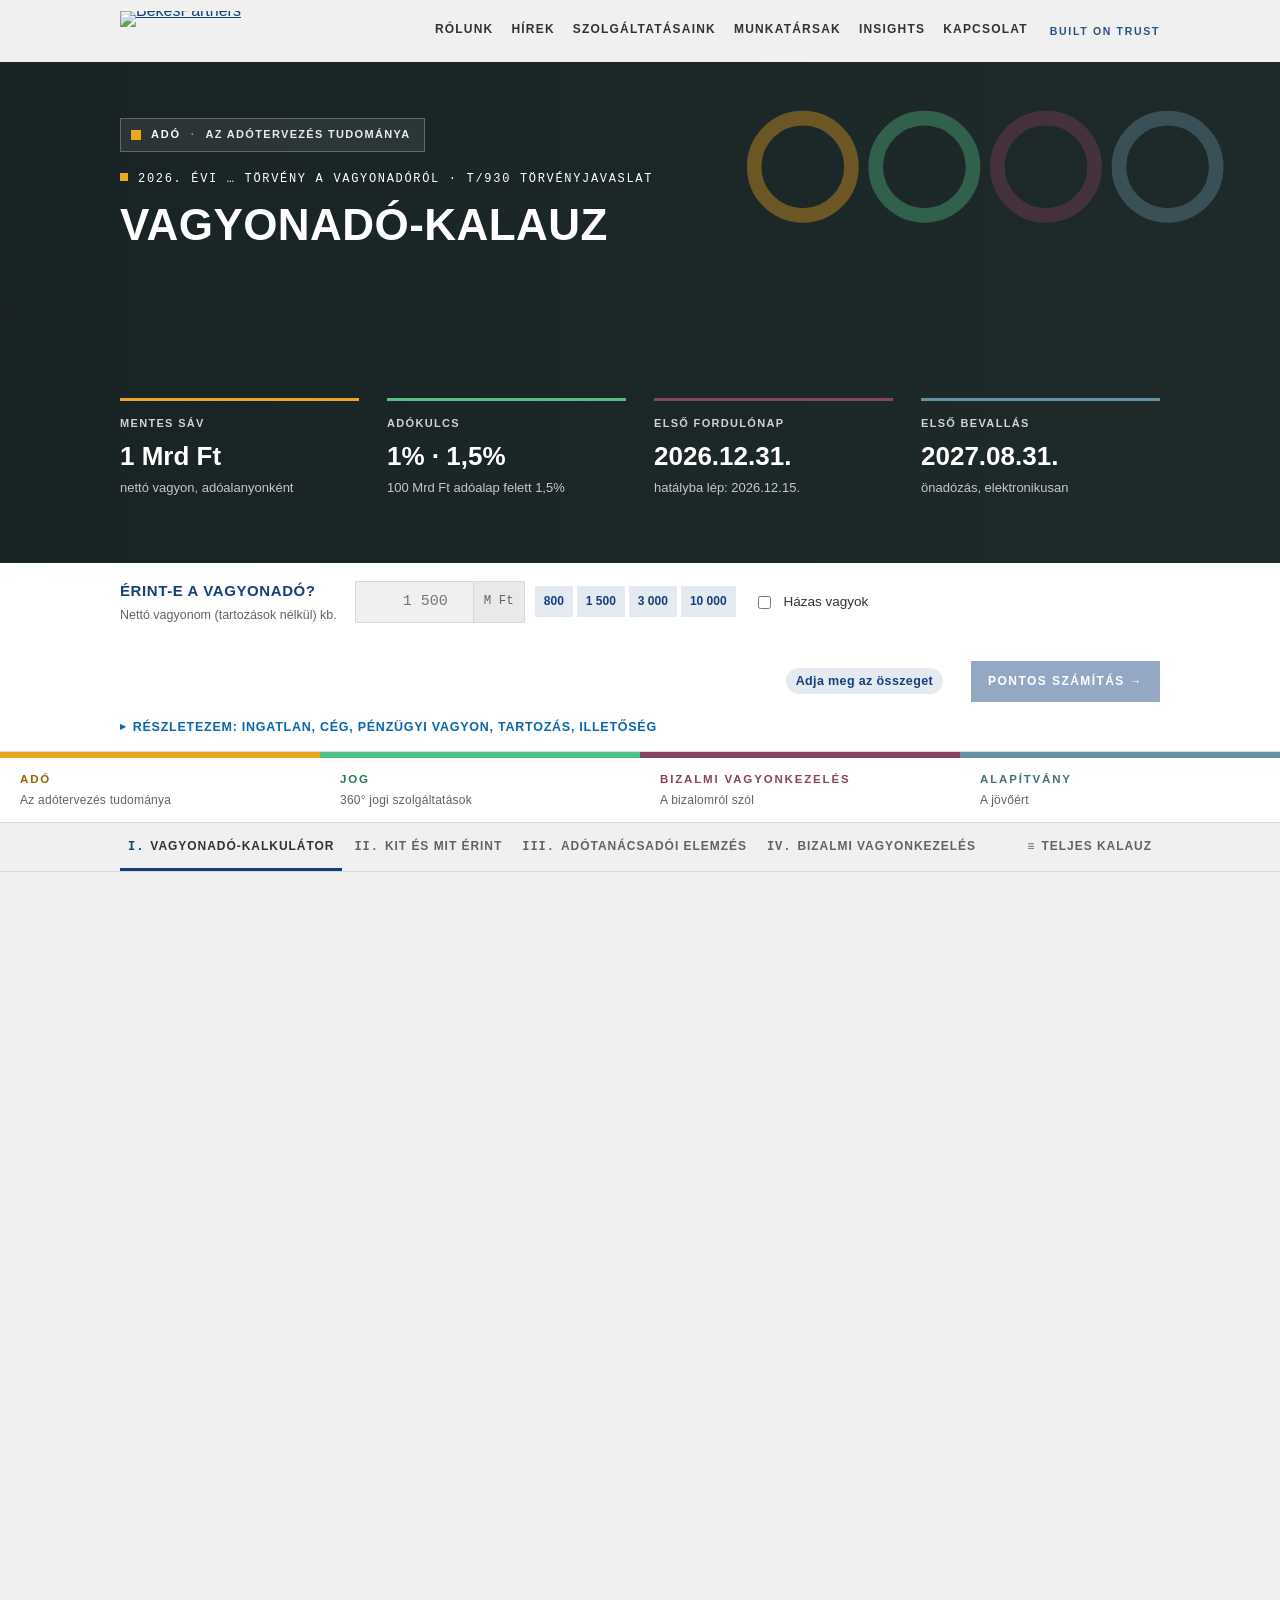
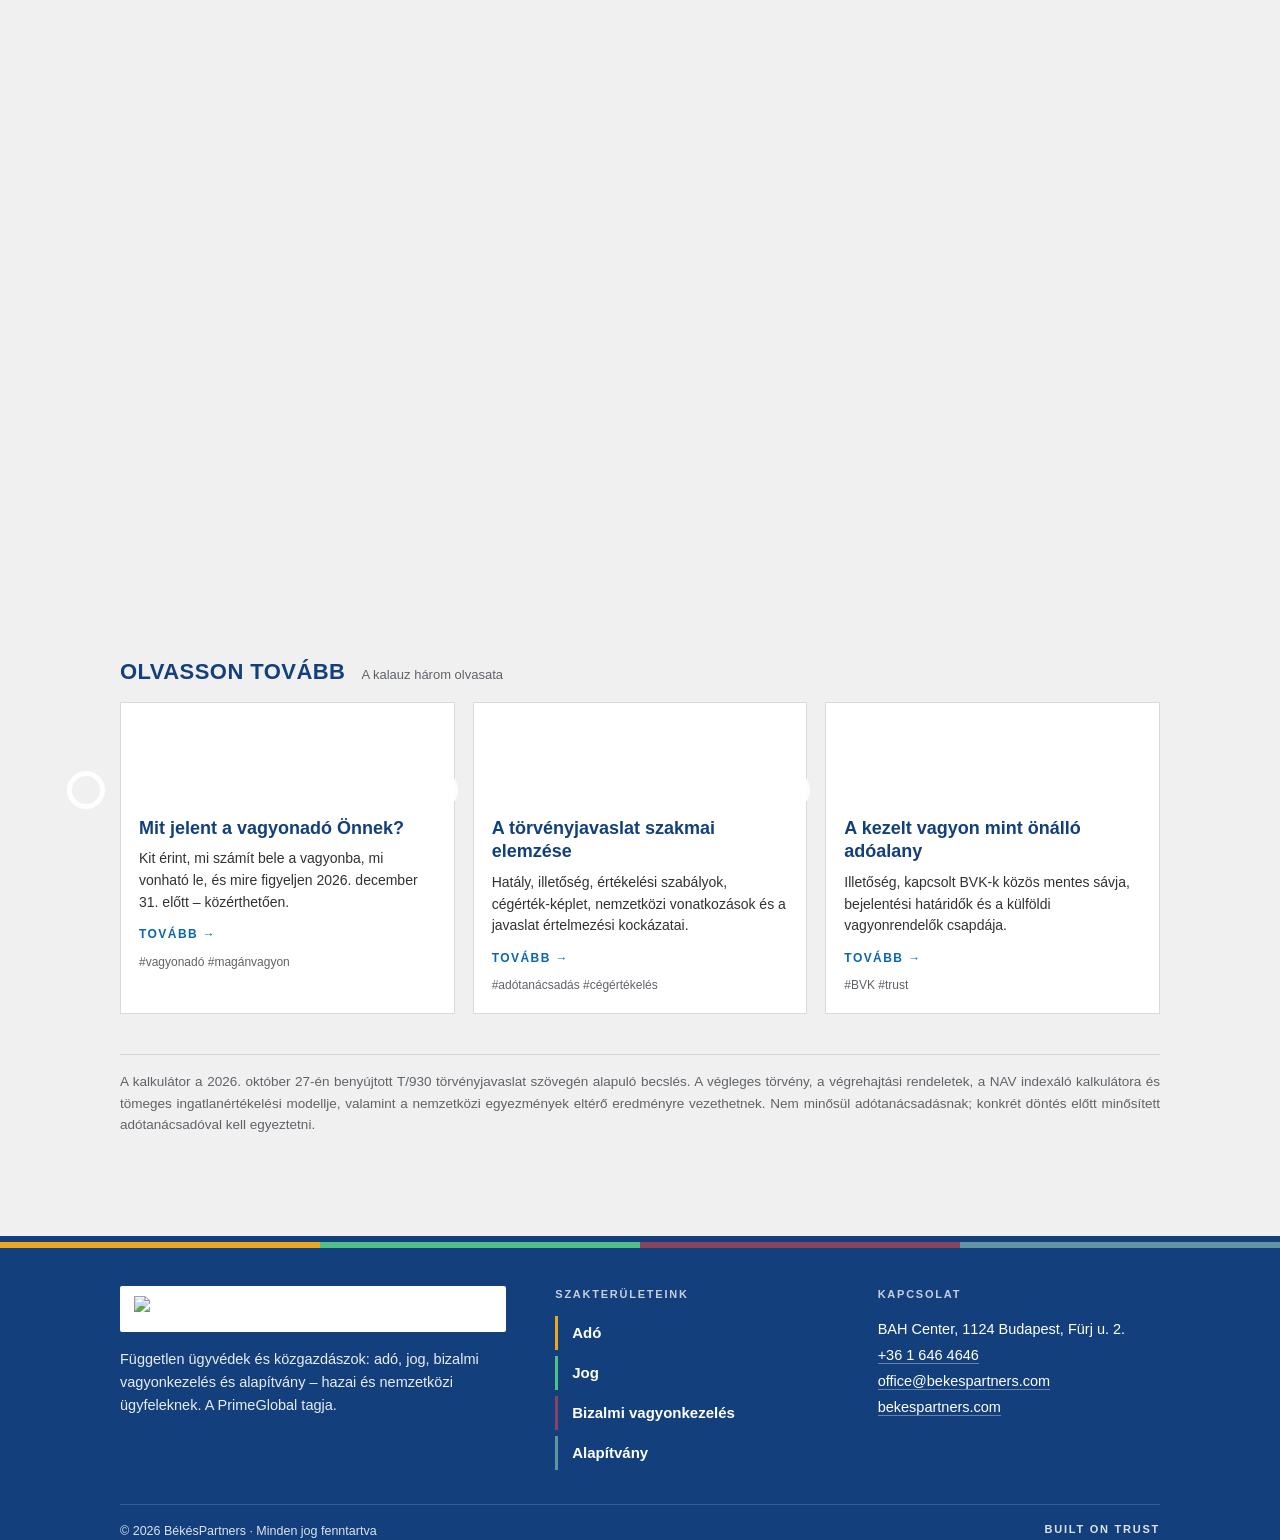
==== commit a5867172: "Navigáció frissítése a staging WP menünek megfelelően (6 link, root-relatív) Rólunk, Hírek, Szolgált" ====
--- a/index.html
+++ b/index.html
@@ -69,15 +69,17 @@
     <div class="brandrow">
       <div class="brandid">
         <!-- LOGÓ: logo.png a repó gyökerében (átlátszó háttér). Mérete: styles.css --bar-logo-h -->
-        <a class="logolink" href="#teszt" aria-label="BékésPartners – Vagyonadó-kalauz, kezdőlap"><img class="logo" src="logo.png" alt="BékésPartners" width="572" height="80"></a>
+        <a class="logolink" href="./" aria-label="BékésPartners – Vagyonadó-kalauz, kezdőlap"><img class="logo" src="logo.png" alt="BékésPartners" width="572" height="80"></a>
       </div>
       <div class="brandright">
         <!-- FŐOLDALI NAVIGÁCIÓ tükre (bekespartners.com) – a linkek a főoldalra mutatnak; aloldal-címekre cserélhetők -->
         <nav class="sitenav" aria-label="BékésPartners főoldal">
-          <a href="https://www.bekespartners.com/" target="_blank" rel="noopener noreferrer">Rólunk</a>
-          <a href="https://www.bekespartners.com/" target="_blank" rel="noopener noreferrer">Szolgáltatásaink</a>
-          <a href="https://www.bekespartners.com/" target="_blank" rel="noopener noreferrer">Insights</a>
-          <a href="https://www.bekespartners.com/" target="_blank" rel="noopener noreferrer">Kapcsolat</a>
+          <a href="/rolunk/">Rólunk</a>
+          <a href="/news/">Hírek</a>
+          <a href="/ado/">Szolgáltatásaink</a>
+          <a href="/munkatarsak/">Munkatársak</a>
+          <a href="/insights-2/">Insights</a>
+          <a href="/kapcsolat/">Kapcsolat</a>
         </nav>
         <!-- MOTTÓ: a BékésPartners "Built on trust" jelmondat – töröld a sort, ha nem kell -->
         <span class="motto">Built on trust</span>
--- a/styles.css
+++ b/styles.css
@@ -0,0 +1,714 @@
+/* =====================================================================
+   VAGYONADÓ-KALAUZ – styles.css
+   ---------------------------------------------------------------------
+   ARCULAT: csak az alábbi első blokkot kell módosítani.
+   A többi szín, méret és változat ebből származik.
+   ===================================================================== */
+:root{
+  /* Elsődleges szín: fejléc, gombok, fülek, grafikon. Legyen elég sötét,
+     hogy fehér szöveg olvasható legyen rajta (kontraszt ≥ 4,5:1). */
+  --brand:#13407D;            /* BékésPartners navy – bekespartners.com */
+  /* Másodlagos szín: kis feliratok (section label), segédvonalak, grafikon-segédvonal. */
+  --brand2:#0078C7;           /* BékésPartners blue */
+  /* Szöveg színe az elsődleges színen (fehér sötét márkaszínhez, #111111 világoshoz). */
+  --brand-ink:#ffffff;
+
+  /* Betűk – rendszerbetűk, nincs külső betöltés (adatvédelem, CSP).
+     Saját betűhöz lásd lent az @font-face mintát. */
+  --f-display:"Montserrat",Arial,Helvetica,sans-serif;   /* önállóan hosztolt, lásd @font-face lent */
+  --f-body:"Montserrat",Arial,Helvetica,sans-serif;
+  --f-mono:ui-monospace,"SFMono-Regular",Menlo,Consolas,"Liberation Mono",monospace;
+
+  /* Logó magassága a rögzített márkasávban (asztali / mobil) */
+  --bar-logo-h:40px; --bar-logo-h-m:30px;
+  /* Világos fejléc háttere (data-hdr="light") – a logó eredeti háttérszíne */
+  --hdr-light:#F0F0F0;
+
+  /* Szöveg és háttér – bekespartners.com: #323232 szöveg, #F0F0F0 háttér */
+  --ink:#323232; --bg:#F0F0F0; --surface:#ffffff; --sunk:#E9E9E9; --muted:#5F6368; --line:#D9D9D9;
+  /* Hero (sötét fotós fejléc) – a bekespartners.com hero-fotójának tónusai; a kép: hero.jpg */
+  --hero-a:#1F2A2B; --hero-b:#5B7E80; --plum-dark:#5A2830;
+  /* SQN Trust skin a bizalmi vagyonkezelés fülön – sqntrust.com */
+  --sqn-blue:#007FB2; --sqn-blue-text:#006B96; --sqn-ink:#221F20; --sqn-slate:#39485F; --sqn-soft:#E6F2F8;
+  /* Szövegváltozat a kék címkékhez – WCAG AA kontraszt a #F0F0F0 háttéren (a #0078C7 csak 4,08:1) */
+  --brand2-text:#0A66AD;
+  --f-serif:"Playfair Display","Didot","Bodoni MT",Georgia,"Times New Roman",serif;
+
+  /* Négyszegmensű gyakorlati színcsík (Tax · Legal · Trust · Foundation) – a data-stripe="4" kapcsolja */
+  --seg1:#EBA720; --seg2:#50C088; --seg3:#864460; --seg4:#6393A1;
+}
+/* Montserrat – önállóan hosztolva a /fonts mappából (SIL Open Font License, fonts/LICENSE-Montserrat.txt).
+   Nincs külső betöltés: adatvédelem és CSP (font-src 'self'). */
+@font-face{font-family:"Playfair Display";font-style:normal;font-weight:400;font-display:swap;src:url("fonts/playfair-display-latin-400-normal.woff2") format("woff2");unicode-range:U+0000-00FF,U+0131,U+0152-0153,U+02BB-02BC,U+02C6,U+02DA,U+02DC,U+0304,U+0308,U+0329,U+2000-206F,U+20AC,U+2122,U+2191,U+2193,U+2212,U+2215,U+FEFF,U+FFFD}
+@font-face{font-family:"Playfair Display";font-style:normal;font-weight:600;font-display:swap;src:url("fonts/playfair-display-latin-600-normal.woff2") format("woff2");unicode-range:U+0000-00FF,U+0131,U+0152-0153,U+02BB-02BC,U+02C6,U+02DA,U+02DC,U+0304,U+0308,U+0329,U+2000-206F,U+20AC,U+2122,U+2191,U+2193,U+2212,U+2215,U+FEFF,U+FFFD}
+@font-face{font-family:"Playfair Display";font-style:normal;font-weight:400;font-display:swap;src:url("fonts/playfair-display-latin-ext-400-normal.woff2") format("woff2");unicode-range:U+0100-02BA,U+02BD-02C5,U+02C7-02CC,U+02CE-02D7,U+02DD-02FF,U+0304,U+0308,U+0329,U+1D00-1DBF,U+1E00-1E9F,U+1EF2-1EFF,U+2020,U+20A0-20AB,U+20AD-20C0,U+2113,U+2C60-2C7F,U+A720-A7FF}
+@font-face{font-family:"Playfair Display";font-style:normal;font-weight:600;font-display:swap;src:url("fonts/playfair-display-latin-ext-600-normal.woff2") format("woff2");unicode-range:U+0100-02BA,U+02BD-02C5,U+02C7-02CC,U+02CE-02D7,U+02DD-02FF,U+0304,U+0308,U+0329,U+1D00-1DBF,U+1E00-1E9F,U+1EF2-1EFF,U+2020,U+20A0-20AB,U+20AD-20C0,U+2113,U+2C60-2C7F,U+A720-A7FF}
+@font-face{font-family:"Montserrat";font-style:normal;font-weight:400;font-display:swap;src:url("fonts/montserrat-latin-400-normal.woff2") format("woff2");unicode-range:U+0000-00FF,U+0131,U+0152-0153,U+02BB-02BC,U+02C6,U+02DA,U+02DC,U+0304,U+0308,U+0329,U+2000-206F,U+20AC,U+2122,U+2191,U+2193,U+2212,U+2215,U+FEFF,U+FFFD}
+@font-face{font-family:"Montserrat";font-style:normal;font-weight:600;font-display:swap;src:url("fonts/montserrat-latin-600-normal.woff2") format("woff2");unicode-range:U+0000-00FF,U+0131,U+0152-0153,U+02BB-02BC,U+02C6,U+02DA,U+02DC,U+0304,U+0308,U+0329,U+2000-206F,U+20AC,U+2122,U+2191,U+2193,U+2212,U+2215,U+FEFF,U+FFFD}
+@font-face{font-family:"Montserrat";font-style:normal;font-weight:700;font-display:swap;src:url("fonts/montserrat-latin-700-normal.woff2") format("woff2");unicode-range:U+0000-00FF,U+0131,U+0152-0153,U+02BB-02BC,U+02C6,U+02DA,U+02DC,U+0304,U+0308,U+0329,U+2000-206F,U+20AC,U+2122,U+2191,U+2193,U+2212,U+2215,U+FEFF,U+FFFD}
+@font-face{font-family:"Montserrat";font-style:normal;font-weight:400;font-display:swap;src:url("fonts/montserrat-latin-ext-400-normal.woff2") format("woff2");unicode-range:U+0100-02BA,U+02BD-02C5,U+02C7-02CC,U+02CE-02D7,U+02DD-02FF,U+0304,U+0308,U+0329,U+1D00-1DBF,U+1E00-1E9F,U+1EF2-1EFF,U+2020,U+20A0-20AB,U+20AD-20C0,U+2113,U+2C60-2C7F,U+A720-A7FF}
+@font-face{font-family:"Montserrat";font-style:normal;font-weight:600;font-display:swap;src:url("fonts/montserrat-latin-ext-600-normal.woff2") format("woff2");unicode-range:U+0100-02BA,U+02BD-02C5,U+02C7-02CC,U+02CE-02D7,U+02DD-02FF,U+0304,U+0308,U+0329,U+1D00-1DBF,U+1E00-1E9F,U+1EF2-1EFF,U+2020,U+20A0-20AB,U+20AD-20C0,U+2113,U+2C60-2C7F,U+A720-A7FF}
+@font-face{font-family:"Montserrat";font-style:normal;font-weight:700;font-display:swap;src:url("fonts/montserrat-latin-ext-700-normal.woff2") format("woff2");unicode-range:U+0100-02BA,U+02BD-02C5,U+02C7-02CC,U+02CE-02D7,U+02DD-02FF,U+0304,U+0308,U+0329,U+1D00-1DBF,U+1E00-1E9F,U+1EF2-1EFF,U+2020,U+20A0-20AB,U+20AD-20C0,U+2113,U+2C60-2C7F,U+A720-A7FF}
+
+/* ===================== Innentől nem kell szerkeszteni ===================== */
+:root{
+  --accent:var(--brand); --accent-ink:var(--brand-ink); --accent-soft:color-mix(in srgb, var(--brand) 11%, #ffffff);
+  --accent2:var(--brand2);
+  --band:var(--brand); --band-ink:var(--brand-ink); --hdr-bg:var(--band);
+  --fs:16px;
+  --ok:#2c6a45; --ok-soft:#e2efe6; --warn:#7f5400; --warn-soft:#f8eed6; --crit:#a0322a; --crit-soft:#f6e2df;
+  --r:6px;
+}
+:root[data-bg="white"]{--bg:#ffffff; --sunk:#eef1f3}
+:root[data-bg="tint"]{--bg:color-mix(in srgb, var(--brand) 6%, #ffffff); --sunk:color-mix(in srgb, var(--brand) 10%, #ffffff); --line:color-mix(in srgb, var(--brand) 16%, #dfe4e7)}
+@media (prefers-color-scheme: dark){
+  :root:not([data-theme="light"]){
+    --bg:#0e1418; --surface:#151d23; --sunk:#1b252c; --ink:#e3e9ed; --muted:#9aa7b1; --line:#2a3741;
+    --accent:color-mix(in srgb, var(--brand) 55%, #ffffff); --accent-ink:#0b1418; --accent-soft:color-mix(in srgb, var(--brand) 30%, #151d23);
+    --accent2:color-mix(in srgb, var(--brand2) 60%, #ffffff);
+    --ok:#7cc79a; --ok-soft:#173026; --warn:#e3b45a; --warn-soft:#33280f; --crit:#ef8c80; --crit-soft:#3a1d1a;
+    color-scheme:dark;
+  }
+}
+:root[data-theme="dark"]{
+  --bg:#0e1418; --surface:#151d23; --sunk:#1b252c; --ink:#e3e9ed; --muted:#9aa7b1; --line:#2a3741;
+  --accent:color-mix(in srgb, var(--brand) 55%, #ffffff); --accent-ink:#0b1418; --accent-soft:color-mix(in srgb, var(--brand) 30%, #151d23);
+  --accent2:color-mix(in srgb, var(--brand2) 60%, #ffffff);
+  --ok:#7cc79a; --ok-soft:#173026; --warn:#e3b45a; --warn-soft:#33280f; --crit:#ef8c80; --crit-soft:#3a1d1a;
+  color-scheme:dark;
+}
+*{box-sizing:border-box}
+[hidden]{display:none !important}
+body{background:var(--bg);color:var(--ink);font-family:var(--f-body);font-size:var(--fs);line-height:1.6;margin:0}
+.wrap{max-width:1080px;margin:0 auto;padding-inline:20px}
+h1,h2,h3,h4{font-family:var(--f-display);text-wrap:balance;line-height:1.2;margin:0}
+p{margin:0}
+a{color:var(--accent)}
+:focus-visible{outline:2px solid var(--accent);outline-offset:2px}
+
+/* Fejléc */
+.masthead{padding-block:18px 32px;background:var(--hdr-bg);color:var(--band-ink);border-bottom:6px solid var(--brand2)}
+.masthead .eyebrow{color:var(--band-ink);opacity:.78}
+.masthead .lead{margin-top:12px;font-size:17px;color:var(--band-ink);font-weight:600}
+.masthead .facts{background:color-mix(in srgb, var(--band-ink) 35%, transparent);border-color:color-mix(in srgb, var(--band-ink) 35%, transparent)}
+.masthead .facts div{background:var(--hdr-bg)}
+.masthead .facts dt,.masthead .facts dd small{color:var(--band-ink);opacity:.78}
+/* Rögzített márkasáv */
+:root{--bar-h:calc(var(--bar-logo-h) + 22px)}
+@media (max-width:720px){:root{--bar-h:calc(var(--bar-logo-h-m) + 18px)}}
+.brandbar{position:sticky;top:env(safe-area-inset-top,0px);z-index:7;background:var(--hdr-bg);color:var(--band-ink);height:var(--bar-h);display:flex;align-items:center;transition:box-shadow .15s ease}
+.brandbar.stuck{box-shadow:0 1px 0 var(--line),0 4px 14px rgba(15,30,60,.08)}
+.brandbar .wrap{width:100%}
+.brandrow{display:flex;align-items:center;justify-content:space-between;gap:14px;min-width:0}
+.brandid{display:flex;align-items:center;gap:14px;min-width:0}
+.logolink{display:block;line-height:0;border-radius:3px}
+.logo{display:block;height:var(--bar-logo-h);width:auto;max-width:100%}
+@media (max-width:720px){.logo{height:var(--bar-logo-h-m)}}
+.logo.light{background:#ffffff;padding:6px 10px;border-radius:var(--r)}
+.firmname{font-family:var(--f-display);font-weight:600;font-size:18px;min-width:0;overflow-wrap:anywhere;color:var(--band-ink)}
+.stamp{font-family:var(--f-mono);font-size:12px;color:var(--band-ink);opacity:.78;max-width:100%;overflow-wrap:anywhere}
+.brandright{display:flex;flex-direction:column;align-items:flex-end;gap:5px;min-width:0;flex-shrink:0}
+.motto{font-family:var(--f-body);font-size:10.5px;font-weight:700;letter-spacing:.16em;text-transform:uppercase;color:var(--band-ink);opacity:.9;white-space:nowrap}
+@media (max-width:420px){.motto{display:none}}
+.eyebrow{font-family:var(--f-mono);font-size:12px;letter-spacing:.08em;text-transform:uppercase;color:var(--brand2-text)}
+.masthead h1{font-size:clamp(30px,5vw,46px);font-weight:700;margin-top:10px;letter-spacing:-.01em}
+.facts{display:grid;grid-template-columns:repeat(4,minmax(0,1fr));gap:1px;background:var(--line);border:1px solid var(--line);border-radius:var(--r);overflow:hidden;margin-top:26px}
+.facts div{background:var(--surface);padding:14px 16px;min-width:0}
+.facts dt{font-size:12px;color:var(--muted);letter-spacing:.04em;text-transform:uppercase}
+.facts dd{margin:4px 0 0;font-family:var(--f-display);font-size:22px;font-weight:600;font-variant-numeric:tabular-nums}
+.facts dd small{display:block;font-family:var(--f-body);font-size:13px;font-weight:400;color:var(--muted)}
+@media (max-width:720px){.facts{grid-template-columns:repeat(2,minmax(0,1fr))}}
+
+/* Arculati változatok – az index.html <html> elemének data-* attribútumai állítják */
+:root[data-hdr="hero"]{--hdr-bg:var(--hero-a); --band-ink:#ffffff}
+:root[data-hdr="hero"] .brandbar{background:var(--hdr-light);color:var(--ink)}
+:root[data-hdr="hero"] .brandbar .motto{color:var(--accent)}
+:root[data-hdr="hero"] .masthead{background:var(--hero-a) url("hero.jpg") center/cover no-repeat;position:relative;overflow:hidden;padding-block:56px 48px}
+:root[data-hdr="hero"] .masthead::before{content:"";position:absolute;inset:0;background:linear-gradient(90deg,rgba(20,30,32,.55) 0%,rgba(20,30,32,.25) 60%,rgba(20,30,32,.05) 100%);pointer-events:none}
+:root[data-hdr="hero"] .masthead > .wrap{position:relative}
+:root[data-hdr="hero"] .masthead .eyebrow{color:#ffffff;opacity:.85;letter-spacing:.14em}
+:root[data-hdr="hero"] .masthead h1{color:#ffffff;font-weight:600;font-size:clamp(30px,4.6vw,44px);letter-spacing:.01em}
+:root[data-hdr="hero"] .masthead .lead{color:#ffffff;font-weight:300;font-size:20px;line-height:1.5;margin-top:16px}
+:root[data-hdr="hero"] .masthead .facts{background:transparent;border:0;gap:28px;margin-top:40px;border-radius:0;overflow:visible}
+:root[data-hdr="hero"] .masthead .facts div{background:transparent;padding:14px 0 0;border-top:3px solid #ffffff}
+:root[data-hdr="hero"] .masthead .facts .f-tax{border-top-color:var(--seg1)}
+:root[data-hdr="hero"] .masthead .facts .f-legal{border-top-color:var(--seg2)}
+:root[data-hdr="hero"] .masthead .facts .f-trust{border-top-color:var(--seg3)}
+:root[data-hdr="hero"] .masthead .facts .f-found{border-top-color:var(--seg4)}
+:root[data-hdr="hero"] .masthead .facts dt{color:#ffffff;opacity:.8;font-weight:600;letter-spacing:.12em;font-size:11px}
+:root[data-hdr="hero"] .masthead .facts dd{color:#ffffff;font-family:var(--f-body);font-weight:600;font-size:26px}
+:root[data-hdr="hero"] .masthead .facts dd small{color:#ffffff;opacity:.75;font-weight:300}
+@media (max-width:720px){:root[data-hdr="hero"] .masthead{padding-block:36px 32px}:root[data-hdr="hero"] .masthead .facts{gap:18px 20px;margin-top:28px}}
+:root[data-hdr="light"]{--hdr-bg:var(--hdr-light); --band-ink:var(--ink)}
+:root[data-hdr="light"] .masthead h1{color:var(--accent)}
+:root[data-hdr="light"] .masthead .eyebrow,:root[data-hdr="light"] .motto{color:var(--accent2);opacity:1}
+:root[data-hdr="light"] .masthead .lead{font-weight:400}
+:root[data-hdr="light"] .masthead .facts{background:var(--line);border-color:var(--line)}
+:root[data-hdr="light"] .masthead .facts div{background:var(--surface)}
+:root[data-hdr="light"] .masthead .facts dt,:root[data-hdr="light"] .masthead .facts dd small{color:var(--muted);opacity:1}
+:root[data-hdr="light"] .masthead .facts dd{color:var(--accent)}
+:root[data-hdr="dark"]{--hdr-bg:#121a20; --band-ink:#f2f5f7}
+:root[data-hdr="gradient"] .masthead{background:linear-gradient(120deg, var(--brand) 0%, color-mix(in srgb, var(--brand) 55%, var(--brand2)) 100%)}
+:root[data-hdr="gradient"] .masthead .facts{background:transparent}
+:root[data-hdr="gradient"] .masthead .facts div{background:color-mix(in srgb, #ffffff 9%, transparent)}
+:root[data-radius="0"]{--r:0px}
+:root[data-radius="2"]{--r:16px}
+:root[data-radius="0"] .btn,:root[data-radius="0"] .inp,:root[data-radius="0"] .cta{border-radius:0}
+:root[data-radius="2"] .btn,:root[data-radius="2"] .cta{border-radius:999px}
+:root[data-radius="2"] .inp{border-radius:10px}
+:root[data-density="s"]{--fs:15px}
+:root[data-density="l"]{--fs:17.5px}
+:root[data-density="s"] .panel{padding-block:24px 44px}
+:root[data-density="l"] .panel{padding-block:44px 72px}
+:root[data-tabs="pill"] .tabs{gap:6px;padding-block:8px}
+:root[data-tabs="pill"] .tab{border-bottom:0;border-radius:999px;padding:8px 16px}
+:root[data-tabs="pill"] .tab[aria-selected="true"]{background:var(--accent);color:var(--accent-ink)}
+:root[data-tabs="pill"] .tab[aria-selected="true"] .n{color:inherit;opacity:.8}
+:root[data-tabs="block"] .tabs{gap:0}
+:root[data-tabs="block"] .tab{border-bottom:0;border-right:1px solid var(--line);padding:15px 20px}
+:root[data-tabs="block"] .tab[aria-selected="true"]{background:var(--surface);box-shadow:inset 0 3px 0 var(--accent)}
+:root[data-upper="1"] h1,:root[data-upper="1"] .prose h2,:root[data-upper="1"] .prose h3,:root[data-upper="1"] legend{text-transform:uppercase;letter-spacing:.03em}
+:root[data-hcolor="accent"] .prose h2,:root[data-hcolor="accent"] .prose h3,:root[data-hcolor="accent"] legend{color:var(--accent)}
+:root[data-hcolor="brand2"] .prose h2,:root[data-hcolor="brand2"] .prose h3,:root[data-hcolor="brand2"] legend{color:var(--accent2)}
+:root[data-stripe="0"] .masthead{border-bottom:0}
+:root[data-stripe="4"] .masthead{border-bottom:0;background-image:linear-gradient(to right,var(--seg1) 0 25%,var(--seg2) 25% 50%,var(--seg3) 50% 75%,var(--seg4) 75% 100%);background-size:100% 6px;background-repeat:no-repeat;background-position:left bottom}
+:root[data-stripe="4"][data-hdr="gradient"] .masthead{background-image:linear-gradient(to right,var(--seg1) 0 25%,var(--seg2) 25% 50%,var(--seg3) 50% 75%,var(--seg4) 75% 100%),linear-gradient(120deg, var(--brand) 0%, color-mix(in srgb, var(--brand) 55%, var(--brand2)) 100%);background-size:100% 6px,100% 100%;background-repeat:no-repeat;background-position:left bottom,center}
+:root[data-facts="0"] .masthead .facts{display:none}
+:root[data-logopos="center"] .brandrow{justify-content:center}
+
+/* Fülek */
+.tabbar{position:sticky;top:calc(env(safe-area-inset-top,0px) + var(--bar-h));z-index:5;background:var(--bg);border-bottom:1px solid var(--line)}
+.tabs{display:flex;gap:4px;overflow-x:auto;scrollbar-width:none}
+.tabs::-webkit-scrollbar{display:none}
+.tab{flex:0 0 auto;font:inherit;font-size:12px;font-weight:600;letter-spacing:.08em;text-transform:uppercase;color:var(--muted);background:none;border:0;border-bottom:3px solid transparent;padding:14px 11px 11px;cursor:pointer;white-space:nowrap}
+@media (min-width:1000px){.tabs{justify-content:space-between}.tab{padding-inline:8px}}
+.tab .n{font-family:var(--f-mono);font-size:12px;margin-right:6px;color:var(--muted)}
+.tab[aria-selected="true"]{color:var(--ink);border-bottom-color:var(--accent)}
+.tab[aria-selected="true"] .n{color:var(--accent)}
+.tab:hover{color:var(--ink)}
+
+/* Tartalmi hasáb */
+.panel{padding-block:34px 60px;scroll-margin-top:calc(var(--bar-h) + 56px)}
+.prose{max-width:none}
+.prose.k-intro{margin-bottom:20px}
+.prose > * + *{margin-top:14px}
+.prose h2{font-size:28px;font-weight:700;margin-bottom:4px}
+.prose h3{font-size:21px;font-weight:600;margin-top:38px;padding-top:22px;border-top:1px solid var(--line)}
+.prose h4{font-family:var(--f-body);font-size:16px;font-weight:600;margin-top:22px}
+.prose ul,.prose ol{padding-left:1.25em;margin-bottom:0}
+.prose li + li{margin-top:7px}
+.intro{font-size:18px;color:var(--ink)}
+.ref{font-family:var(--f-mono);font-size:12px;color:var(--accent);background:var(--accent-soft);padding:1px 6px;border-radius:4px;white-space:normal;font-weight:600;-webkit-box-decoration-break:clone;box-decoration-break:clone}
+.ref a.reflink{white-space:nowrap}
+.ref a.reflink{color:inherit;text-decoration:none;border-bottom:1px dotted currentColor}
+.ref a.reflink:hover,.ref a.reflink:focus-visible{border-bottom-style:solid;text-decoration:none}
+.ref a.reflink::after{content:"↗";font-size:9px;margin-left:3px;opacity:.7}
+.muted{color:var(--muted)}
+strong{font-weight:600}
+
+/* Sorkizárt folyószöveg automatikus elválasztással (lang="hu"); keskeny képernyőn balra zárt,
+   mert ott a sorkizárás egyenetlen szóközöket hagy. */
+/* Sorkizárás mindenhol, ahol folyószöveg van (bekezdés, felsorolás, táblázatcella, megjegyzés, kártya, figyelmeztetés) */
+.prose p,.prose li,.masthead .lead,.disclaimer,.kpane p.kn,.note,.flag,td,.sqn-headtxt p,.band p,.contact-cta p{text-align:justify;text-justify:inter-word;hyphens:auto;-webkit-hyphens:auto;hyphenate-limit-chars:8 4 4}
+h1,h2,h3,h4,h5,th,td.num,.formula,.ref,.eyebrow,.motto,.sqn-label,.tab,.btn,.cta,.ktab,.kbig,.r-tax,.ka-val,.ka-steps,.inp,.sel,label.btn,.chart .cap b,.timeline .when{text-align:left;hyphens:manual}
+td.num,th.num{text-align:right}
+
+.note{border-left:3px solid var(--warn);background:var(--warn-soft);padding:12px 16px;border-radius:0 var(--r) var(--r) 0}
+.note.info{border-color:var(--accent);background:var(--accent-soft)}
+.note.crit{border-color:var(--crit);background:var(--crit-soft)}
+.note b{display:block;margin-bottom:2px}
+noscript .note{margin-bottom:20px}
+
+.tablewrap{overflow-x:auto;border:1px solid var(--line);border-radius:var(--r);background:var(--surface)}
+table{border-collapse:collapse;width:100%;font-size:14.5px}
+th,td{text-align:left;vertical-align:top;padding:10px 12px;border-bottom:1px solid var(--line)}
+th{font-size:12px;letter-spacing:.05em;text-transform:uppercase;color:var(--muted);font-weight:600;background:var(--sunk)}
+th .thsub{font-weight:400;text-transform:none;letter-spacing:0}
+tr:last-child td{border-bottom:0}
+td.num,th.num{text-align:right;font-variant-numeric:tabular-nums;white-space:nowrap}
+td .ref{margin-top:2px;display:inline-block}
+
+.formula{font-family:var(--f-mono);font-size:15px;background:var(--surface);border:1px solid var(--line);border-radius:var(--r);padding:14px 16px;overflow-x:auto;white-space:nowrap}
+.checklist{list-style:none;padding-left:0 !important}
+.checklist li{position:relative;padding-left:28px}
+.checklist li::before{content:"";position:absolute;left:0;top:5px;width:15px;height:15px;border:1.5px solid var(--accent);border-radius:3px}
+.timeline{list-style:none;padding-left:0 !important;border-left:2px solid var(--line);margin-left:6px}
+.timeline li{position:relative;padding-left:22px}
+.timeline li::before{content:"";position:absolute;left:-7px;top:7px;width:12px;height:12px;border-radius:50%;background:var(--surface);border:2px solid var(--accent)}
+.timeline .when{font-family:var(--f-mono);font-size:13px;color:var(--accent);display:block;text-align:left}
+.issues{counter-reset:i;list-style:none;padding-left:0 !important}
+.issues li{counter-increment:i;position:relative;padding-left:34px}
+.issues li::before{content:counter(i);position:absolute;left:0;top:1px;font-family:var(--f-mono);font-size:12px;width:22px;height:22px;display:grid;place-items:center;border:1px solid var(--crit);color:var(--crit);border-radius:50%}
+.linkbtn{font:inherit;color:var(--accent);background:none;border:0;padding:0;text-decoration:underline;cursor:pointer}
+.linkbtn.k-more{margin-top:12px;font-size:14px}
+.cta{display:inline-flex;align-items:center;gap:8px;font:inherit;font-size:13px;font-weight:600;letter-spacing:.12em;text-transform:uppercase;background:var(--accent);color:var(--accent-ink);border:1px solid var(--accent);border-radius:0;padding:12px 22px;cursor:pointer;margin-top:26px;transition:background .15s,color .15s}
+.cta:hover{background:color-mix(in srgb,var(--accent) 85%,#000)}
+.cta.ghost{background:transparent;color:#ffffff;border-color:#ffffff}
+.cta.ghost:hover{background:#ffffff;color:var(--plum-dark)}
+.disclaimer{font-size:13.5px;color:var(--muted);border-top:1px solid var(--line);padding-top:16px;margin-top:40px}
+
+/* Görbe */
+.chart{background:var(--surface);border:1px solid var(--line);border-radius:var(--r);padding:16px 14px 10px;overflow-x:auto}
+.chart.after-table{margin:18px 0 0}
+.chart svg{display:block;width:100%;min-width:520px;height:auto}
+.chart .cap{font-size:13px;color:var(--muted);margin:0 4px 8px}
+.chart .cap b{color:var(--ink);font-family:var(--f-display);font-size:16px;display:block;margin-bottom:2px}
+.ax{stroke:var(--line);stroke-width:1}
+.axl{fill:var(--muted);font-family:var(--f-mono);font-size:11px}
+.crv{fill:none;stroke:var(--accent);stroke-width:2.5;stroke-linejoin:round}
+.crvA{fill:var(--accent);opacity:.10;stroke:none}
+.ref1{stroke:var(--accent2);stroke-width:1.2;stroke-dasharray:4 4}
+.ref1l{fill:var(--accent2);font-family:var(--f-body);font-size:11.5px;font-weight:600}
+.pt{fill:var(--surface);stroke:var(--accent);stroke-width:2}
+.ptl{fill:var(--ink);font-family:var(--f-mono);font-size:11px}
+
+/* Küszöb-jelző */
+.gauge{margin-top:16px}
+.g-track{position:relative;display:flex;height:10px;border-radius:5px;background:var(--sunk);overflow:visible}
+.g-free{background:var(--ok);border-radius:5px 0 0 5px;height:100%}
+.g-tax{background:var(--crit);height:100%;border-radius:0 5px 5px 0}
+.g-mark{position:absolute;top:-5px;width:2px;height:20px;background:var(--ink)}
+.g-lbl{position:relative;height:18px;margin-top:6px;font-family:var(--f-mono);font-size:11px;color:var(--muted)}
+.g-lbl span{position:absolute;top:0;white-space:nowrap}
+.g-lbl .g-l0{left:0}
+.g-lbl .g-lmax{right:0}
+.g-note{font-size:13px;color:var(--muted);margin-top:4px}
+
+/* Kalkulátor űrlap */
+.test{display:grid;grid-template-columns:minmax(0,1fr) minmax(0,380px);gap:28px;align-items:start}
+@media (max-width:900px){.test{grid-template-columns:minmax(0,1fr)}}
+.form{display:flex;flex-direction:column;gap:22px;min-width:0}
+fieldset{border:1px solid var(--line);border-radius:var(--r);background:var(--surface);padding:16px 18px 18px;margin:0;min-width:0}
+legend{font-family:var(--f-display);font-weight:600;font-size:18px;padding:0 6px;margin-left:-6px}
+.fhint{font-size:13.5px;color:var(--muted);margin:2px 0 12px}
+.grid2{display:grid;grid-template-columns:repeat(2,minmax(0,1fr));gap:12px 16px}
+@media (max-width:560px){.grid2{grid-template-columns:minmax(0,1fr)}}
+.fld{display:flex;flex-direction:column;gap:4px;min-width:0}
+.fld label{font-size:14px;font-weight:600}
+.fld .sub{font-size:12.5px;color:var(--muted);line-height:1.4}
+.inp{display:flex;align-items:stretch;border:1px solid var(--line);border-radius:5px;background:var(--bg);overflow:hidden}
+.inp:focus-within{border-color:var(--accent);box-shadow:0 0 0 2px var(--accent-soft)}
+.inp input{flex:1;min-width:0;border:0;background:transparent;color:var(--ink);font:inherit;font-family:var(--f-mono);font-size:15px;padding:8px 10px;text-align:right;font-variant-numeric:tabular-nums}
+.inp input:focus{outline:none}
+.inp span{font-family:var(--f-mono);font-size:12.5px;color:var(--muted);padding:9px 10px 0;background:var(--sunk);border-left:1px solid var(--line);white-space:nowrap}
+.choice{display:flex;flex-direction:column;gap:8px}
+.choice label{display:flex;gap:10px;align-items:flex-start;font-size:15px;cursor:pointer}
+.choice input{margin-top:5px;accent-color:var(--accent)}
+.q{display:flex;flex-direction:column;gap:8px}
+.q + .q{margin-top:14px;padding-top:14px;border-top:1px dashed var(--line)}
+.q > p{font-weight:600}
+.chk{display:flex;gap:10px;align-items:flex-start;font-size:14.5px;cursor:pointer}
+.chk input{margin-top:5px;accent-color:var(--accent)}
+.chk.small{font-size:13px;align-items:center}
+.chk.small input{margin-top:0}
+.btn{font:inherit;font-size:14px;font-weight:600;background:var(--surface);color:var(--ink);border:1px solid var(--line);border-radius:5px;padding:7px 12px;cursor:pointer}
+.btn:hover{border-color:var(--accent);color:var(--accent)}
+.btn.small{font-size:13px;padding:4px 10px}
+.sr-only{position:absolute;width:1px;height:1px;padding:0;margin:-1px;overflow:hidden;clip:rect(0,0,0,0);white-space:nowrap;border:0}
+@media (max-width:720px){.btn,.btn.small,.sel.small,.sel,.ktab,.tab{min-height:42px}.chk,.choice label{min-height:40px;align-items:center}.chk input,.choice input{margin-top:0;width:18px;height:18px}}
+.btn.danger:hover{border-color:var(--crit);color:var(--crit)}
+label.btn{display:inline-block;cursor:pointer}
+.bar-actions{display:flex;flex-wrap:wrap;gap:8px;align-items:center}
+
+.result{position:sticky;top:calc(env(safe-area-inset-top,0px) + var(--bar-h) + 64px);background:var(--surface);border:1px solid var(--line);border-radius:var(--r);overflow:hidden}
+@media (max-width:900px){.result{position:static}}
+.r-top{padding:18px 18px 16px;border-bottom:1px solid var(--line)}
+.badge{display:inline-block;font-size:12.5px;font-weight:600;letter-spacing:.03em;padding:3px 10px;border-radius:999px}
+.b-ok{background:var(--ok-soft);color:var(--ok)}
+.b-warn{background:var(--warn-soft);color:var(--warn)}
+.b-crit{background:var(--crit-soft);color:var(--crit)}
+.b-info{background:var(--accent-soft);color:var(--accent)}
+.r-tax{font-family:var(--f-display);font-size:36px;font-weight:700;margin-top:10px;font-variant-numeric:tabular-nums;line-height:1.1}
+.r-tax-lbl{font-size:13px;color:var(--muted)}
+.r-rows{padding:12px 18px;border-bottom:1px solid var(--line)}
+.r-row{display:flex;justify-content:space-between;gap:12px;font-size:14px;padding:4px 0}
+.r-row span:last-child{font-family:var(--f-mono);font-variant-numeric:tabular-nums;text-align:right;white-space:nowrap}
+.r-row.total{font-weight:600;border-top:1px solid var(--line);margin-top:4px;padding-top:8px}
+.r-row .tpn{display:flex;flex-direction:column}
+.r-row .tpn small{font-size:12px;color:var(--muted)}
+.r-sec{padding:14px 18px;border-bottom:1px solid var(--line)}
+.r-sec:last-child{border-bottom:0}
+.r-sec h3{font-family:var(--f-body);font-size:12px;letter-spacing:.06em;text-transform:uppercase;color:var(--muted);font-weight:600;margin-bottom:10px}
+.mix{display:flex;flex-direction:column;gap:9px}
+.mix-row{font-size:13.5px}
+.mix-top{display:flex;justify-content:space-between;gap:8px}
+.mix-top span:last-child{font-family:var(--f-mono);color:var(--muted);white-space:nowrap}
+.mix-bar{height:6px;background:var(--sunk);border-radius:3px;margin-top:4px;overflow:hidden}
+.mix-bar i{display:block;height:100%;background:var(--accent);border-radius:3px}
+.mix-row.out .mix-bar i{background:var(--line)}
+.mix-row.out .mix-top span:first-child{color:var(--muted);text-decoration:line-through}
+.flags{display:flex;flex-direction:column;gap:10px;font-size:13.5px;line-height:1.45}
+.flags.k-group{margin-bottom:18px}
+.flag{padding-left:12px;border-left:3px solid var(--accent)}
+.flag.w{border-color:var(--warn)}
+.flag.c{border-color:var(--crit)}
+.empty{font-size:13.5px;color:var(--muted)}
+@media (prefers-reduced-motion:no-preference){.mix-bar i{transition:width .3s ease}}
+
+/* Vagyonelem-kártyák */
+.kbar{display:flex;flex-wrap:wrap;gap:10px;align-items:center;justify-content:space-between;background:var(--accent-soft);border-radius:var(--r);padding:12px 14px;font-size:14px;margin-bottom:22px}
+.kbar.err{background:var(--crit-soft)}
+.sel,.ktxt{font:inherit;font-size:14px;color:var(--ink);background:var(--bg);border:1px solid var(--line);border-radius:5px;padding:7px 8px;min-width:0;max-width:100%}
+.sel.small{font-size:13px;padding:4px 6px}
+.sel:focus,.ktxt:focus{outline:none;border-color:var(--accent);box-shadow:0 0 0 2px var(--accent-soft)}
+.fld .sel,.fld .ktxt{width:100%}
+.grid3{display:grid;grid-template-columns:repeat(3,minmax(0,1fr));gap:12px 14px}
+.grid3.k-proj{margin-top:14px}
+@media (max-width:760px){.grid3{grid-template-columns:repeat(2,minmax(0,1fr))}}
+@media (max-width:480px){.grid3{grid-template-columns:minmax(0,1fr)}}
+.kitem{border:1px solid var(--line);border-left:4px solid var(--kc,var(--accent));border-radius:var(--r);background:var(--bg);padding:12px 14px}
+.kitem[data-cls="re"]{--kc:var(--accent)}
+.kitem[data-cls="co"]{--kc:var(--accent2)}
+.kitem[data-cls="fin"]{--kc:var(--ok)}
+.kitem[data-cls="mov"]{--kc:var(--warn)}
+.kitem[data-cls="oth"]{--kc:var(--muted)}
+.kitem[data-cls="debt"]{--kc:var(--crit)}
+.kitem[data-cls="bvk"]{--kc:var(--accent2)}
+.kitem + .kitem{margin-top:10px}
+.ka-head{display:flex;align-items:center;gap:8px 10px;flex-wrap:wrap}
+.ka-type{font-size:11px;letter-spacing:.07em;text-transform:uppercase;color:var(--muted);font-weight:700;flex-basis:100%}
+.ka-name{flex:1 1 160px;min-width:0;font:inherit;font-weight:600;font-size:15px;border:0;border-bottom:1px dashed var(--line);background:transparent;color:var(--ink);padding:3px 0}
+.ka-name:focus{outline:none;border-bottom-color:var(--accent)}
+.ka-val{font-family:var(--f-mono);font-size:13.5px;font-weight:600;white-space:nowrap;font-variant-numeric:tabular-nums}
+.ka-val.out{color:var(--muted);text-decoration:line-through;font-weight:600}
+.ka-body{margin-top:12px}
+.kitem.collapsed .ka-body{display:none}
+.ka-steps{font-family:var(--f-mono);font-size:12.5px;color:var(--muted);margin-top:10px;line-height:1.6;overflow-wrap:anywhere}
+.ka-steps:empty{display:none}
+.ka-flags{display:flex;flex-direction:column;gap:6px;margin-top:8px}
+.ka-flags:empty{display:none}
+.ka-flags div{font-size:12.5px;line-height:1.45;padding-left:10px;border-left:3px solid var(--accent)}
+.ka-flags div.w{border-color:var(--warn)}
+.ka-flags div.c{border-color:var(--crit)}
+.kitem .fld > .inp,.kitem .fld > .sel{margin-top:auto}
+.kopts{display:flex;flex-wrap:wrap;gap:6px 18px;margin-top:12px}
+.kadd{display:flex;gap:8px;flex-wrap:wrap;margin-top:12px;align-items:center}
+.kadd .sel{flex:1 1 220px}
+.ksub{font-size:12px;color:var(--muted);line-height:1.35}
+.krange{font-size:13px;color:var(--muted);margin-top:6px}
+.krange b{font-family:var(--f-mono);color:var(--ink);font-weight:600}
+
+/* Részletes eredmény */
+.kdetail{margin-top:30px;background:var(--surface);border:1px solid var(--line);border-radius:var(--r);scroll-margin-top:calc(var(--bar-h) + 80px)}
+.ktabs{display:flex;flex-wrap:wrap;border-bottom:1px solid var(--line);padding:0 6px}
+.ktab{font:inherit;font-size:14px;background:none;border:0;border-bottom:2px solid transparent;margin-bottom:-1px;padding:12px 12px;color:var(--muted);cursor:pointer}
+.ktab:hover{color:var(--ink)}
+.ktab[aria-selected="true"]{color:var(--ink);border-bottom-color:var(--accent);font-weight:600}
+.kpane{padding:18px;overflow-x:auto}
+.kpane h4{font-family:var(--f-display);font-size:17px;margin:4px 0 10px}
+.kpane p.kn{font-size:13.5px;color:var(--muted);margin:0 0 12px}
+.kt{min-width:600px;font-size:13.5px}
+.kt.k-sens{min-width:360px}
+.kt th,.kt td{padding:7px 10px}
+.kt td.num{font-family:var(--f-mono);font-variant-numeric:tabular-nums;text-align:right;white-space:nowrap}
+.kt th.num{text-align:right}
+.kt tr.sub td{color:var(--muted);font-size:12.5px}
+.kt tr.tot td{font-weight:700;border-top:2px solid var(--ink)}
+.kt td.lv{font-family:var(--f-mono);font-size:12px;color:var(--muted);line-height:1.5;min-width:240px}
+.kt .out{color:var(--muted);text-decoration:line-through}
+.kgrid{display:grid;grid-template-columns:repeat(auto-fit,minmax(230px,1fr));gap:14px;margin-bottom:18px}
+.kcard{border:1px solid var(--line);border-radius:var(--r);padding:14px;background:var(--bg)}
+.kcard h5{font-family:var(--f-body);font-size:11.5px;letter-spacing:.07em;text-transform:uppercase;color:var(--muted);margin:0 0 8px;font-weight:700}
+.kbig{font-family:var(--f-display);font-size:24px;font-weight:700;font-variant-numeric:tabular-nums;line-height:1.15}
+.kcard p{font-size:13.5px;color:var(--muted);margin-top:6px;line-height:1.45}
+.kchart{border:1px solid var(--line);border-radius:var(--r);padding:12px 10px 6px;background:var(--bg);margin-bottom:16px}
+.kchart svg{display:block;width:100%;height:auto;min-width:520px}
+.kbar-fill{fill:var(--accent)}
+.kax{stroke:var(--line);stroke-width:1}
+.kaxl{fill:var(--muted);font-family:var(--f-mono);font-size:11px}
+.kvl{fill:var(--ink);font-family:var(--f-mono);font-size:11px;font-weight:600}
+.kt .ref{white-space:normal}
+.kreport{display:none}
+
+/* Háttér-vízjel (márkajelzés a tartalom mögött) */
+body{position:relative;z-index:0}
+.wm{position:fixed;inset:0;z-index:-1;pointer-events:none;overflow:hidden}
+.wm-rings,.wm-sqn{position:absolute;right:28px;bottom:36px;opacity:.09;transition:opacity .3s}
+.wm-rings{width:560px;height:140px}
+.wm-sqn{width:340px;height:auto;opacity:0;filter:grayscale(1)}
+body.on-bvk .wm-rings{opacity:0}
+body.on-bvk .wm-sqn{opacity:.07}
+@media (max-width:720px){.wm-rings{width:300px;height:75px;right:12px;bottom:20px;opacity:.08}.wm-sqn{width:200px}}
+
+/* Sablon-eszközök: címke narancs négyzettel, gyűrűs idővonal, navy táblázatfejléc, számsáv */
+.eyebrow::before{content:"";display:inline-block;width:8px;height:8px;background:var(--seg1);margin-right:10px;vertical-align:1px}
+.sqn .eyebrow::before{background:var(--sqn-blue)}
+.band .eyebrow::before{background:#ffffff;opacity:.8}
+.hero-rings{position:absolute;right:4%;top:44px;width:min(38vw,500px);height:auto;opacity:.38;pointer-events:none;z-index:0}
+@media (max-width:900px){.hero-rings{opacity:.14;width:66vw;right:-10vw;top:16px}}
+:root[data-hdr="hero"] .masthead > .wrap{z-index:1}
+th{background:var(--accent);color:#ffffff;letter-spacing:.1em}
+.sqn th{background:var(--sqn-slate)}
+.timeline{border-left-color:var(--line)}
+.timeline li::before{width:14px;height:14px;left:-9px;top:5px;border-width:3px;background:var(--surface)}
+.timeline li:nth-child(4n+1)::before{border-color:var(--seg1)}
+.timeline li:nth-child(4n+2)::before{border-color:var(--seg2)}
+.timeline li:nth-child(4n+3)::before{border-color:var(--seg3)}
+.timeline li:nth-child(4n+4)::before{border-color:var(--seg4)}
+.sqn .timeline li::before{border-color:var(--sqn-blue)}
+.issues li::before{background:var(--accent);color:#ffffff;border-color:var(--accent);font-weight:600}
+.sqn .issues li::before{background:var(--sqn-ink);border-color:var(--sqn-ink)}
+.checklist li::before{border-width:2px;border-color:var(--accent)}
+.statband{display:grid;grid-template-columns:repeat(3,minmax(0,1fr));gap:1px;background:var(--line);border:1px solid var(--line);margin-top:22px}
+.stat{background:var(--surface);padding:22px 20px 18px;border-top:4px solid var(--accent)}
+.stat.s-tax{border-top-color:var(--seg1)}.stat.s-trust{border-top-color:var(--seg3)}.stat.s-navy{border-top-color:var(--accent)}
+.stat-n{font-size:34px;font-weight:600;color:var(--accent);line-height:1.1;font-variant-numeric:tabular-nums;text-align:left}
+.stat-l{font-size:13.5px;color:var(--muted);margin-top:6px;text-align:left}
+.stat-src{grid-column:1/-1;background:var(--surface);font-size:12px;color:var(--muted);padding:8px 20px;text-align:left}
+@media (max-width:640px){.statband{grid-template-columns:minmax(0,1fr)}}
+
+/* Megjelenési animáció (visszafogott; csökkentett mozgás esetén kikapcsol) */
+@keyframes rise{from{opacity:0;transform:translateY(14px)}to{opacity:1;transform:none}}
+body.js .masthead .eyebrow,body.js .masthead h1,body.js .masthead .lead,body.js .masthead .facts div{animation:rise .6s cubic-bezier(.2,.7,.2,1) both}
+body.js .masthead h1{animation-delay:.08s}body.js .masthead .lead{animation-delay:.16s}
+body.js .masthead .facts div:nth-child(1){animation-delay:.26s}body.js .masthead .facts div:nth-child(2){animation-delay:.34s}body.js .masthead .facts div:nth-child(3){animation-delay:.42s}body.js .masthead .facts div:nth-child(4){animation-delay:.5s}
+body.js .reveal{opacity:0;transform:translateY(12px);transition:opacity .55s ease,transform .55s cubic-bezier(.2,.7,.2,1)}
+body.js .reveal.in{opacity:1;transform:none}
+@media (prefers-reduced-motion:reduce){body.js .reveal{opacity:1;transform:none;transition:none}body.js .masthead *{animation:none !important}}
+
+/* Lábléc (Closing · Navy) */
+.site-footer{margin-top:40px;background:var(--brand);color:#ffffff;border-top:6px solid transparent;background-image:linear-gradient(to right,var(--seg1) 0 25%,var(--seg2) 25% 50%,var(--seg3) 50% 75%,var(--seg4) 75% 100%);background-size:100% 6px;background-repeat:no-repeat;background-position:top;position:relative;z-index:1}
+.ft-grid{display:grid;grid-template-columns:1.4fr 1fr 1fr;gap:40px;padding:44px 0 28px}
+.ft-brand img:not(.ft-logo){height:44px;width:auto;background:#ffffff;padding:8px 12px;border-radius:2px}
+.ft-brand p{margin-top:16px;font-weight:300;font-size:14.5px;line-height:1.6;color:#ffffff;opacity:.9;text-align:left}
+.ft-h{font-size:11px;font-weight:700;letter-spacing:.16em;text-transform:uppercase;opacity:.75;margin-bottom:12px}
+.ft-prac a{display:block;color:#ffffff;text-decoration:none;font-weight:600;font-size:15px;padding:5px 0 5px 14px;border-left:3px solid #ffffff;margin-bottom:6px}
+.ft-prac a:hover{opacity:.85}
+.ft-prac .p-tax{border-color:var(--seg1)}.ft-prac .p-legal{border-color:var(--seg2)}.ft-prac .p-trust{border-color:var(--seg3)}.ft-prac .p-found{border-color:var(--seg4)}
+.ft-contact p{font-size:14.5px;line-height:1.8;font-weight:300;text-align:left}
+.ft-contact a{color:#ffffff;text-decoration:none;border-bottom:1px solid rgba(255,255,255,.35)}
+.ft-contact a:hover{border-bottom-color:#ffffff}
+.ft-bottom{display:flex;justify-content:space-between;gap:12px;flex-wrap:wrap;padding:16px 0 22px;border-top:1px solid rgba(255,255,255,.18);font-size:12.5px;opacity:.85}
+.ft-motto{font-weight:700;letter-spacing:.16em;text-transform:uppercase;font-size:11px}
+@media (max-width:760px){.ft-grid{grid-template-columns:minmax(0,1fr);gap:26px;padding:32px 0 20px}}
+
+/* Weboldal-elemek: főoldali navigáció a márkasávban, szakterületi chip, színsáv feliratokkal, insight-kártyák, poszt-meta */
+.brandright{flex-direction:row;align-items:center;gap:22px}
+.sitenav{display:flex;gap:18px}
+.sitenav a{font-size:12px;font-weight:600;letter-spacing:.1em;text-transform:uppercase;color:var(--ink);text-decoration:none;padding:4px 0;border-bottom:2px solid transparent;transition:border-color .15s,color .15s}
+.sitenav a:hover{color:var(--accent);border-bottom-color:var(--seg1)}
+.sitenav a:nth-child(4n+2):hover{border-bottom-color:var(--seg2)}.sitenav a:nth-child(4n+3):hover{border-bottom-color:var(--seg3)}.sitenav a:nth-child(4n+4):hover{border-bottom-color:var(--seg4)}
+@media (max-width:980px){.sitenav{display:none}}
+.practice-chip{text-decoration:none;display:inline-flex;align-items:center;gap:10px;font-size:11px;font-weight:700;letter-spacing:.16em;text-transform:uppercase;color:#ffffff;background:rgba(255,255,255,.08);border:1px solid rgba(255,255,255,.25);padding:7px 14px 7px 10px;margin-bottom:18px;backdrop-filter:blur(2px)}
+.pc-dot{width:10px;height:10px;background:var(--seg1);display:inline-block}
+.pc-sep{opacity:.5}.pc-tag{font-weight:600;letter-spacing:.12em;opacity:.9}
+.practice-chip:hover{background:rgba(255,255,255,.16)}
+.practice-rule{display:grid;grid-template-columns:repeat(4,minmax(0,1fr));background:var(--surface);border-bottom:1px solid var(--line);position:relative;z-index:1}
+.practice-rule a{display:flex;flex-direction:column;gap:2px;padding:12px 20px 12px;text-decoration:none;color:var(--ink);border-top:6px solid var(--line);transition:background .15s}
+.practice-rule a b{font-size:11.5px;font-weight:700;letter-spacing:.16em;text-transform:uppercase}
+.practice-rule a span{font-size:12px;font-weight:300;color:var(--muted);letter-spacing:.02em}
+.practice-rule a:hover{background:var(--bg)}
+.practice-rule .pr-tax{border-top-color:var(--seg1)}.practice-rule .pr-tax b{color:#9A6200}
+.practice-rule .pr-legal{border-top-color:var(--seg2)}.practice-rule .pr-legal b{color:#237A50}
+.practice-rule .pr-trust{border-top-color:var(--seg3)}.practice-rule .pr-trust b{color:var(--seg3)}
+.practice-rule .pr-found{border-top-color:var(--seg4)}.practice-rule .pr-found b{color:#456F7C}
+:root[data-stripe="4"][data-hdr="hero"] .masthead{background-image:url("hero.jpg");background-size:cover;background-position:center}
+@media (max-width:760px){.practice-rule{grid-template-columns:repeat(2,minmax(0,1fr))}.practice-rule a{padding:10px 14px}.practice-rule a span{display:none}}
+.postmeta{display:flex;flex-wrap:wrap;gap:6px 16px;font-size:12.5px;color:var(--muted);margin-top:6px}
+.postmeta .tags{color:var(--brand2-text);font-weight:600;text-align:left}
+.sqn .postmeta .tags{color:var(--sqn-blue-text)}
+.prose h2{position:relative;padding-bottom:12px}
+.prose h2::after{content:"";position:absolute;left:0;bottom:0;width:56px;height:3px;background:var(--seg1)}
+#teszt .prose h2::after{background:var(--accent)}
+.sqn .prose h2::after{background:var(--sqn-blue);width:40px;height:2px}
+.insights{margin-top:44px}
+.ins-head{display:flex;align-items:baseline;gap:16px;flex-wrap:wrap;margin-bottom:16px}
+.ins-head h3{font-size:22px;font-weight:600;text-transform:uppercase;letter-spacing:.02em;color:var(--accent)}
+.ins-sub{font-size:13px;color:var(--muted)}
+.ins-grid{display:grid;grid-template-columns:repeat(3,minmax(0,1fr));gap:18px}
+@media (max-width:860px){.ins-grid{grid-template-columns:minmax(0,1fr)}}
+.ins-card{display:flex;flex-direction:column;text-align:left;font:inherit;color:var(--ink);background:var(--surface);border:1px solid var(--line);border-radius:0;padding:0;cursor:pointer;transition:transform .2s,box-shadow .2s}
+.ins-card:hover{transform:translateY(-3px);box-shadow:0 10px 28px rgba(19,64,125,.12)}
+.ic-top{display:block;height:92px;background:var(--accent);position:relative}
+.ic-top::after{content:"";position:absolute;right:16px;bottom:-14px;width:28px;height:28px;border-radius:50%;border:5px solid #ffffff;background:transparent;opacity:.9}
+.ic-tax .ic-top{background:linear-gradient(135deg,var(--seg1),#C98A12)}.ic-navy .ic-top{background:linear-gradient(135deg,var(--brand),#0F2F5C)}.ic-trust .ic-top{background:linear-gradient(135deg,var(--seg3),#5E2C43)}
+.ic-label{position:absolute;left:18px;bottom:14px;color:#ffffff;font-size:11px;font-weight:700;letter-spacing:.16em;text-transform:uppercase}
+.ic-body{display:flex;flex-direction:column;gap:8px;padding:22px 18px 18px}
+.ic-title{font-size:18px;font-weight:600;color:var(--accent);line-height:1.3;text-align:left}
+.ic-ex{font-size:14px;font-weight:300;line-height:1.55;color:var(--ink)}
+.ic-more{font-size:12px;font-weight:700;letter-spacing:.12em;text-transform:uppercase;color:var(--brand2-text);margin-top:4px}
+.ic-tags{font-size:12px;color:var(--muted)}
+.ft-brand .ft-logo{width:min(100%,470px);height:auto;background:#ffffff;padding:10px 14px;border-radius:2px}
+/* SQN szolgáltatás-kártya (BVK Audit) – Process · 4 Steps */
+.sqn-service{margin-top:40px;border:1px solid var(--sqn-ink);background:var(--surface);padding:30px 32px 30px}
+.sqn .prose .sqn-service-title{font-family:var(--f-serif);font-size:28px;font-weight:600;color:var(--sqn-ink);margin:8px 0 10px;border:0;padding:0;text-transform:none;letter-spacing:0}
+.sqn-service-head p{font-size:15px;line-height:1.6}
+.sqn-steps{counter-reset:st;list-style:none;padding:0;margin:24px 0 0;display:grid;grid-template-columns:repeat(4,minmax(0,1fr));gap:18px}
+.sqn-steps li{counter-increment:st;position:relative;padding-top:14px;border-top:2px solid var(--sqn-blue);display:flex;flex-direction:column;gap:6px}
+.sqn-steps li::before{content:"0" counter(st);font-family:var(--f-serif);font-size:30px;line-height:1;color:var(--sqn-blue)}
+.sqn-steps b{font-size:12px;letter-spacing:.24em;text-transform:uppercase;font-weight:600;color:var(--sqn-ink)}
+.sqn-steps span{font-size:13.5px;line-height:1.5;color:var(--ink);text-align:left;font-weight:300}
+.sqn-areas{margin-top:22px;padding-top:16px;border-top:1px solid var(--line);font-size:13.5px;line-height:1.6;color:var(--ink);font-weight:300}
+.sqn-areas span{font-weight:600;letter-spacing:.12em;text-transform:uppercase;font-size:11px;color:var(--sqn-blue-text);margin-right:6px}
+.sqn-service .cta{margin-top:22px;text-decoration:none}
+@media (max-width:760px){.sqn-steps{grid-template-columns:repeat(2,minmax(0,1fr))}.sqn-service{padding:22px 18px}}
+@media (max-width:460px){.sqn-steps{grid-template-columns:minmax(0,1fr)}}
+/* Hero-gyűrűk lassú lebegése */
+@keyframes floaty{0%{transform:translateY(0)}50%{transform:translateY(-8px)}100%{transform:translateY(0)}}
+body.js .hero-rings{animation:floaty 9s ease-in-out infinite}
+@media (prefers-reduced-motion:reduce){body.js .hero-rings{animation:none}}
+
+/* Cégérték-oldal */
+.masthead-sm{padding-block:40px 36px}
+.tab-link{text-decoration:none}
+.tab[aria-current="page"]{color:var(--ink);border-bottom-color:var(--accent)}
+.tab[aria-current="page"] .n{color:var(--accent)}
+
+/* Gyorsbecslő – egysoros */
+.quick{background:var(--surface);border-bottom:1px solid var(--line);padding:16px 0 14px;position:relative;z-index:1}
+.quick-row{display:flex;align-items:center;gap:18px;flex-wrap:wrap}
+.q-main{display:flex;flex-direction:column;gap:2px;min-width:0}
+.q-lab{font-size:15px;font-weight:600;color:var(--accent);text-transform:uppercase;letter-spacing:.04em;white-space:nowrap}
+.q-sub{font-size:12.5px;color:var(--muted);white-space:nowrap}
+.q-input{display:flex;align-items:center;gap:10px;flex-wrap:wrap}
+.q-input .inp{width:170px}
+.q-chips{display:flex;gap:4px}
+.q-chips button{font:inherit;font-size:12px;font-weight:600;color:var(--accent);background:var(--accent-soft);border:0;padding:6px 9px;cursor:pointer}
+.q-chips button:hover{background:var(--accent);color:#fff}
+.q-mar{font-size:13.5px;min-height:0;white-space:nowrap}
+.q-break{flex-basis:100%;height:0}
+.q-out{display:flex;align-items:center;gap:10px;margin-left:auto;flex-wrap:wrap}
+.q-input input[readonly]{background:var(--accent-soft);color:var(--muted)}
+.q-tax{font-size:22px;font-weight:600;color:var(--accent);font-variant-numeric:tabular-nums;white-space:nowrap}
+.q-tax:empty{display:none}
+.q-range{font-size:12px;color:var(--muted);white-space:nowrap}
+.q-go{margin-top:0;font-size:12px;padding:10px 16px;white-space:nowrap}
+.q-go:disabled{opacity:.45;cursor:default}
+.q-details{margin-top:10px}
+.q-details summary{cursor:pointer;font-size:12.5px;font-weight:600;letter-spacing:.06em;text-transform:uppercase;color:var(--brand2-text);list-style:none;display:inline-flex;align-items:center;gap:6px}
+.q-details summary::-webkit-details-marker{display:none}
+.q-details summary::before{content:"▸";font-size:11px}
+.q-details[open] summary::before{content:"▾"}
+.quick-grid{display:grid;grid-template-columns:repeat(3,minmax(0,1fr));gap:12px 16px;margin-top:14px;padding-top:14px;border-top:1px dashed var(--line)}
+.qfld{display:flex;flex-direction:column;gap:4px;font-size:13px;font-weight:600;color:var(--ink)}
+.qfld small{font-weight:400;color:var(--muted);font-size:12px;line-height:1.35}
+.qfld small a{color:var(--brand2-text)}
+.qfld .inp{display:flex}
+.qopts{justify-content:center;gap:6px;font-weight:400}
+.qopts .chk{font-size:13px;min-height:0}
+.qo-note{font-size:12px;color:var(--muted);margin-top:12px;line-height:1.45;text-align:left}
+.formula-cta .cta{text-decoration:none;margin-top:6px}
+@media (max-width:900px){.q-out{margin-left:0}.quick-grid{grid-template-columns:repeat(2,minmax(0,1fr))}}
+@media (max-width:600px){.quick-row{gap:10px}.q-main{width:100%}.q-input{width:100%}.q-input .inp{flex:1}.q-out{width:100%}.q-go{width:100%;justify-content:center}.quick-grid{grid-template-columns:minmax(0,1fr)}}
+body.kprint .quick{display:none !important}
+
+/* UX: menük, üres indulás, mobil eredménysáv, teljes kalauz, kapcsolat */
+.kmenu{position:relative}
+.kmenu > summary{list-style:none;cursor:pointer;display:inline-block}
+.kmenu > summary::-webkit-details-marker{display:none}
+.kmenu-list{position:absolute;right:0;top:calc(100% + 6px);z-index:8;background:var(--surface);border:1px solid var(--line);box-shadow:0 10px 28px rgba(19,64,125,.14);padding:8px;display:flex;flex-direction:column;gap:6px;min-width:260px}
+.kmenu-list .btn{text-align:left;width:100%}
+.kmenu-list .chk.small{padding:6px 8px}
+@media (max-width:600px){.kmenu-list{left:0;right:auto}}
+.kstart{border:1px dashed var(--accent);background:var(--accent-soft);padding:22px 20px;margin-bottom:12px}
+.kstart h3{font-family:var(--f-body);font-size:18px;font-weight:600;text-transform:none;letter-spacing:0;color:var(--accent)}
+.kstart p{font-size:14px;color:var(--ink);margin-top:6px;text-align:left}
+.kstart .ksteps{display:flex;gap:18px;flex-wrap:wrap;margin-top:12px;font-size:13px;color:var(--muted)}
+.kstart .ksteps span b{display:inline-block;width:20px;height:20px;border-radius:50%;background:var(--accent);color:#fff;font-size:11px;text-align:center;line-height:20px;margin-right:6px}
+.kadd.primary{border:1px solid var(--line);background:var(--surface);padding:12px}
+.kadd.primary .btn{background:var(--accent);color:#fff;border-color:var(--accent)}
+.kmini{display:none}
+@media (max-width:900px){
+  .kmini{display:flex;position:fixed;left:0;right:0;bottom:0;z-index:6;align-items:center;gap:12px;padding:10px 16px calc(10px + env(safe-area-inset-bottom,0px));background:var(--brand);color:#fff;border:0;border-top:3px solid var(--seg1);font:inherit;cursor:pointer;text-align:left;box-shadow:0 -6px 20px rgba(0,0,0,.18)}
+  .kmini-l{font-size:11px;letter-spacing:.12em;text-transform:uppercase;opacity:.8}
+  .kmini-v{font-size:20px;font-weight:600;font-variant-numeric:tabular-nums;margin-left:auto}
+  .kmini-b{font-size:11px;font-weight:600;letter-spacing:.06em;padding:3px 8px;border-radius:999px;background:rgba(255,255,255,.18)}
+  body.has-mini{padding-bottom:64px}
+  #kSum{scroll-margin-top:calc(var(--bar-h) + 60px)}
+}
+.lead-short{display:none}
+@media (max-width:720px){
+  .lead-full{display:none}.lead-short{display:block}
+  :root[data-hdr="hero"] .masthead .facts{display:grid;grid-template-columns:repeat(2,minmax(0,1fr));gap:16px 18px;margin-top:22px}
+  :root[data-hdr="hero"] .masthead .facts dd{font-size:21px}
+}
+.tab-all{margin-left:auto}
+body.all-view .panel{display:block !important}
+body.all-view .panel + .panel{border-top:6px solid var(--line)}
+body.all-view #teszt{display:none !important}
+.contact-cta{display:grid;grid-template-columns:1.4fr 1fr;gap:28px;align-items:center;margin-top:44px;padding:30px 32px;background:var(--surface);border:1px solid var(--line);border-left:6px solid var(--seg1)}
+.contact-cta h3{border:0;padding:0;margin:6px 0 8px;font-size:24px}
+.contact-cta p{font-size:15px;line-height:1.6}
+.contact-btns{display:flex;flex-direction:column;gap:10px;align-items:stretch}
+.contact-btns .cta{margin-top:0;justify-content:center;text-decoration:none}
+.cta.outline{background:transparent;color:var(--accent)}
+.cta.outline:hover{background:var(--accent);color:#fff}
+.band-btns{display:flex;gap:12px;flex-wrap:wrap}
+.band-btns .cta{text-decoration:none}
+@media (max-width:760px){.contact-cta{grid-template-columns:minmax(0,1fr);padding:22px 18px}}
+.kfold summary{list-style:none;cursor:pointer;display:flex;align-items:center;gap:8px}
+.kfold summary::-webkit-details-marker{display:none}
+.kfold summary::before{content:"▸";color:var(--accent);font-size:12px}
+.kfold[open] summary::before{content:"▾"}
+.kfold summary h4{margin:4px 0 10px;display:inline}
+.kfold-n{font-weight:400;color:var(--muted);font-size:13px}
+.ref a.reflink::after{opacity:0;transition:opacity .15s}
+.ref a.reflink:hover::after,.ref a.reflink:focus-visible::after{opacity:.8}
+
+/* Színes sáv (bekespartners.com "service banner" – szilva) */
+.band{margin-top:48px;color:#ffffff}
+.band.plum{background:var(--plum-dark)}
+.band.slate{background:var(--sqn-slate)}
+.band.slate h3{font-family:var(--f-serif);text-transform:none;letter-spacing:0;font-weight:600}
+.band.slate .cta.ghost{letter-spacing:.22em;font-weight:600}
+.band.slate .cta.ghost:hover{color:var(--sqn-slate)}
+.band-in{padding:40px 36px}
+.band .eyebrow{color:#ffffff;opacity:.7}
+.band h3{color:#ffffff;font-family:var(--f-body);font-weight:600;font-size:28px;margin-top:8px;text-transform:uppercase;letter-spacing:.02em}
+.band p{color:#ffffff;font-weight:300;font-size:17px;margin-top:12px;max-width:70ch}
+@media (max-width:600px){.band-in{padding:28px 20px}.band h3{font-size:22px}}
+
+/* SQN Trust skin – bizalmi vagyonkezelés fül (sqntrust.com): serif címek, ritkított nagybetűs feliratok, vékony vonalak, SQN-kék */
+.sqn{--accent:var(--sqn-blue-text);--accent2:var(--sqn-slate);--accent-soft:var(--sqn-soft);--ink:var(--sqn-ink);--r:0px}
+.sqn-head{display:flex;align-items:center;gap:32px;padding:8px 0 28px;margin-bottom:28px;border-bottom:1px solid var(--sqn-ink)}
+.sqn-logolink{display:block;line-height:0;flex-shrink:0}
+.sqn-logo{display:block;height:112px;width:auto}
+.sqn-label{font-family:var(--f-body);font-size:12px;font-weight:600;letter-spacing:.42em;text-transform:uppercase;color:var(--sqn-ink)}
+.sqn-headtxt p{font-family:var(--f-serif);font-size:19px;line-height:1.5;color:var(--sqn-ink);margin-top:10px;max-width:46ch}
+@media (max-width:640px){.sqn-head{flex-direction:column;align-items:flex-start;gap:18px}.sqn-logo{height:84px}}
+.sqn-statement{position:relative;background:var(--sqn-slate);color:#ffffff;padding:40px 44px 34px 76px;margin:0 0 36px}
+.sqn-statement::before{content:"\201E";position:absolute;left:28px;top:-34px;font-family:var(--f-serif);font-size:96px;line-height:1;color:var(--sqn-blue);opacity:.9}
+.sqn-statement p{font-family:var(--f-serif);font-size:24px;line-height:1.45;color:#ffffff;text-align:left;hyphens:manual}
+.sqn-statement-src{display:block;margin-top:14px;font-size:11px;letter-spacing:.3em;text-transform:uppercase;opacity:.7}
+@media (max-width:640px){.sqn-statement{padding:30px 22px 26px 50px}.sqn-statement::before{left:14px;font-size:70px}.sqn-statement p{font-size:19px}}
+.sqn-compare{display:grid;grid-template-columns:1fr 1fr;gap:1px;background:var(--sqn-ink);border:1px solid var(--sqn-ink);margin:18px 0 18px}
+.sqn-compare > div{background:var(--surface);padding:24px 22px;display:flex;flex-direction:column;gap:8px}
+.sqn-big{font-family:var(--f-serif);font-size:40px;line-height:1;color:var(--sqn-blue);font-variant-numeric:tabular-nums}
+.sqn-compare > div:first-child .sqn-big{color:var(--sqn-ink)}
+.sqn-cap{font-size:11.5px;letter-spacing:.28em;text-transform:uppercase;color:var(--sqn-ink);text-align:left}
+@media (max-width:560px){.sqn-compare{grid-template-columns:minmax(0,1fr)}.sqn-big{font-size:32px}}
+.sqn .prose h2,.sqn .prose h3{font-family:var(--f-serif);text-transform:none;letter-spacing:0;color:var(--sqn-ink);font-weight:600}
+.sqn .prose h2{font-size:34px}
+.sqn .prose h3{font-size:24px;border-top:1px solid var(--sqn-ink);padding-top:20px}
+.sqn .prose h4{font-family:var(--f-body);letter-spacing:.28em;text-transform:uppercase;font-size:12px;font-weight:600;color:var(--sqn-blue-text)}
+.sqn .eyebrow{color:var(--sqn-blue-text);letter-spacing:.3em;font-weight:600}
+.sqn .intro{font-family:var(--f-serif);font-size:20px;line-height:1.55}
+.sqn .ref{color:var(--sqn-blue-text);background:var(--sqn-soft)}
+.sqn th{background:var(--sqn-slate);color:#ffffff;letter-spacing:.12em}
+.sqn .tablewrap{border-color:var(--sqn-ink)}
+.sqn .note.info{border-color:var(--sqn-blue);background:var(--sqn-soft)}
+.sqn .checklist li::before,.sqn .timeline li::before{border-color:var(--sqn-blue)}
+.sqn .issues li::before{border-color:var(--sqn-ink);color:var(--sqn-ink)}
+.sqn .cta{background:var(--sqn-blue);border-color:var(--sqn-blue);letter-spacing:.22em;font-weight:600}
+.sqn .disclaimer{border-top-color:var(--sqn-ink)}
+:root[data-upper="1"] .sqn .prose h2,:root[data-upper="1"] .sqn .prose h3{text-transform:none;letter-spacing:0}
+
+/* Nyomtatás: csak a jelentés */
+@media print{
+  .wm,.brandbar,.practice-rule,.site-footer,.tabbar,.kmini,.quick,.reveal-hint{display:none !important}
+  .masthead{background:none !important;color:#000 !important;border:0}
+  .masthead h1,.masthead .lead,.masthead .facts dt,.masthead .facts dd,.masthead .facts dd small,.masthead .eyebrow{color:#000 !important}
+  body{background:#fff}
+  body.kprint .wm,body.kprint .brandbar,body.kprint .masthead,body.kprint .practice-rule,body.kprint .site-footer,body.kprint .tabbar,body.kprint .panel:not(#teszt),body.kprint #teszt > *:not(#kReport){display:none !important}
+  body.kprint #kReport{display:block !important;color:#000;font-size:11pt}
+  body.kprint{background:#fff}
+  #kReport h2{font-size:18pt;margin:0 0 4pt}
+  #kReport h3{font-size:12.5pt;margin:14pt 0 6pt;border-bottom:1px solid #999;padding-bottom:2pt}
+  #kReport table{width:100%;border-collapse:collapse;font-size:9pt;page-break-inside:auto}
+  #kReport th,#kReport td{border-bottom:1px solid #ccc;padding:3pt 5pt;text-align:left;vertical-align:top}
+  #kReport td.num,#kReport th.num{text-align:right;white-space:nowrap}
+  #kReport tr{page-break-inside:avoid}
+  #kReport .rp-meta{font-size:9.5pt;color:#444;margin-bottom:8pt}
+  #kReport .rp-big{font-size:16pt;font-weight:700}
+  #kReport ul{margin:4pt 0 0 14pt;padding:0;font-size:9.5pt}
+}
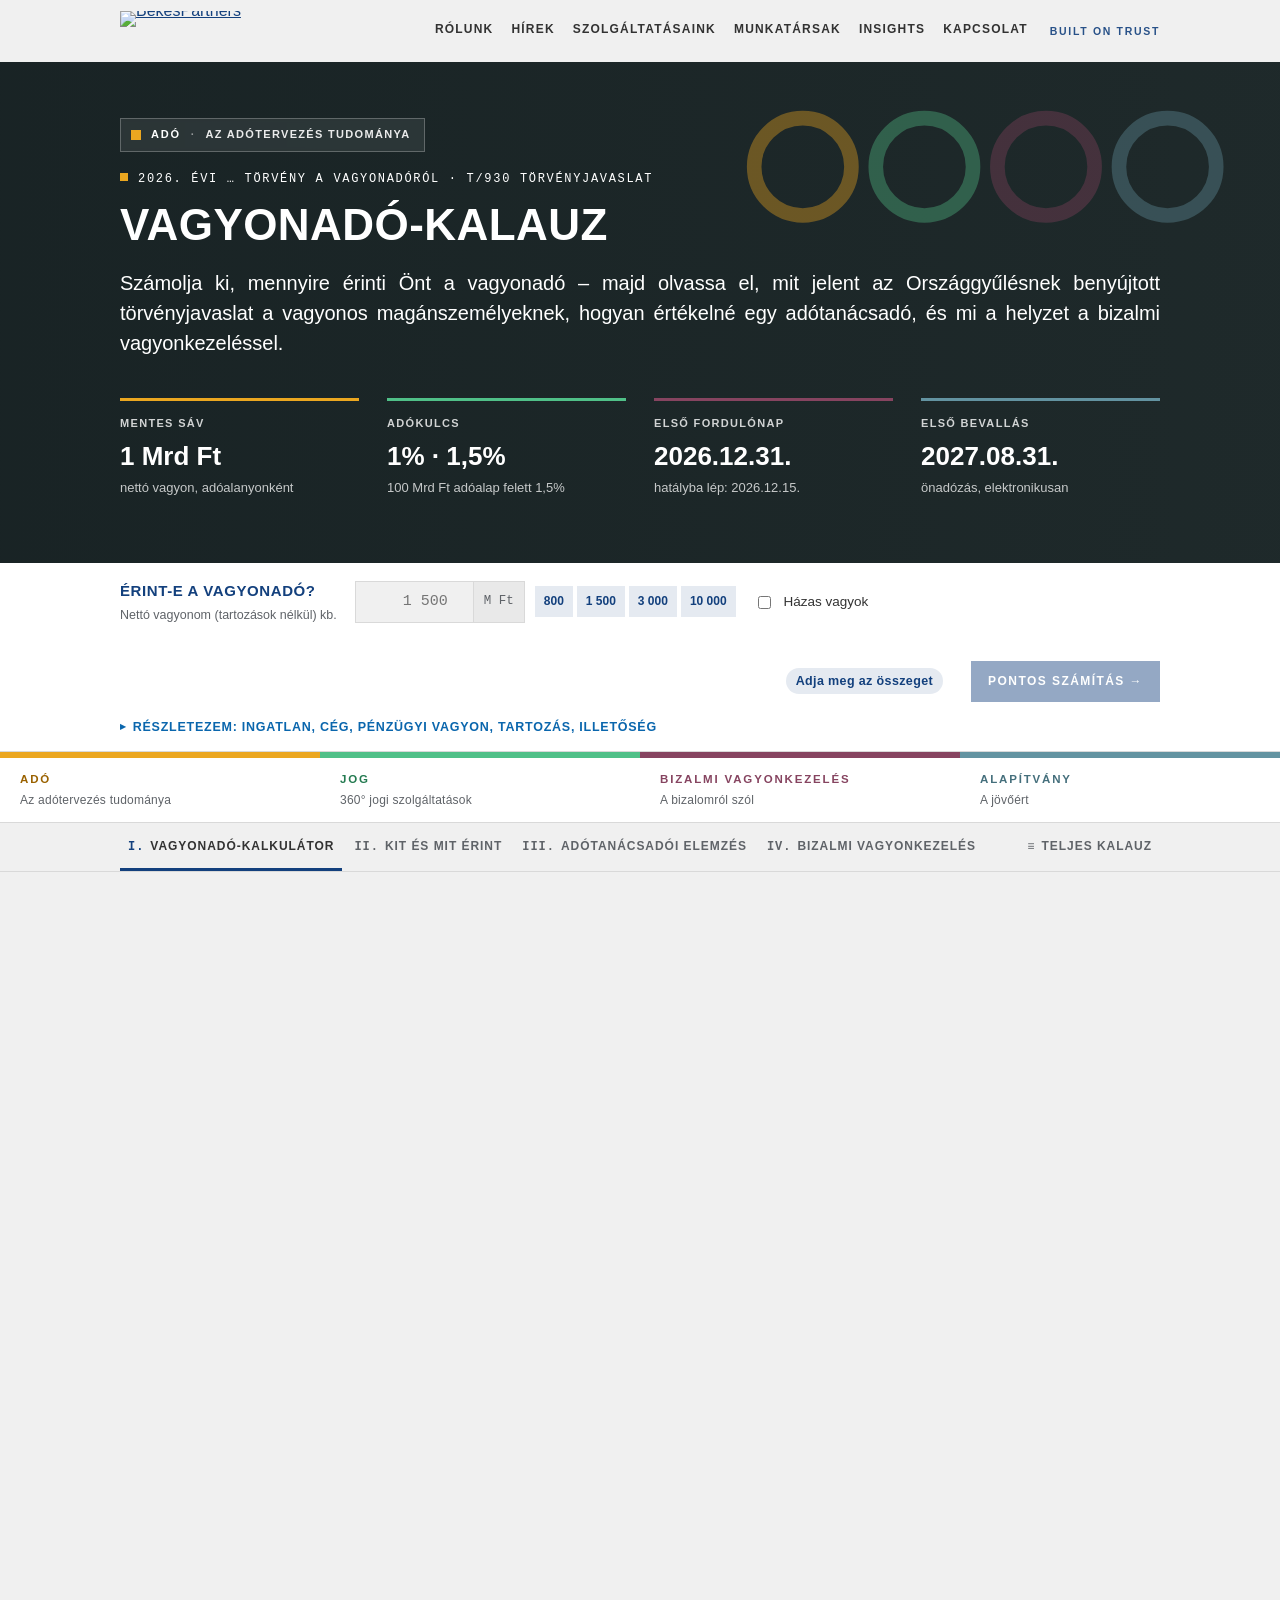
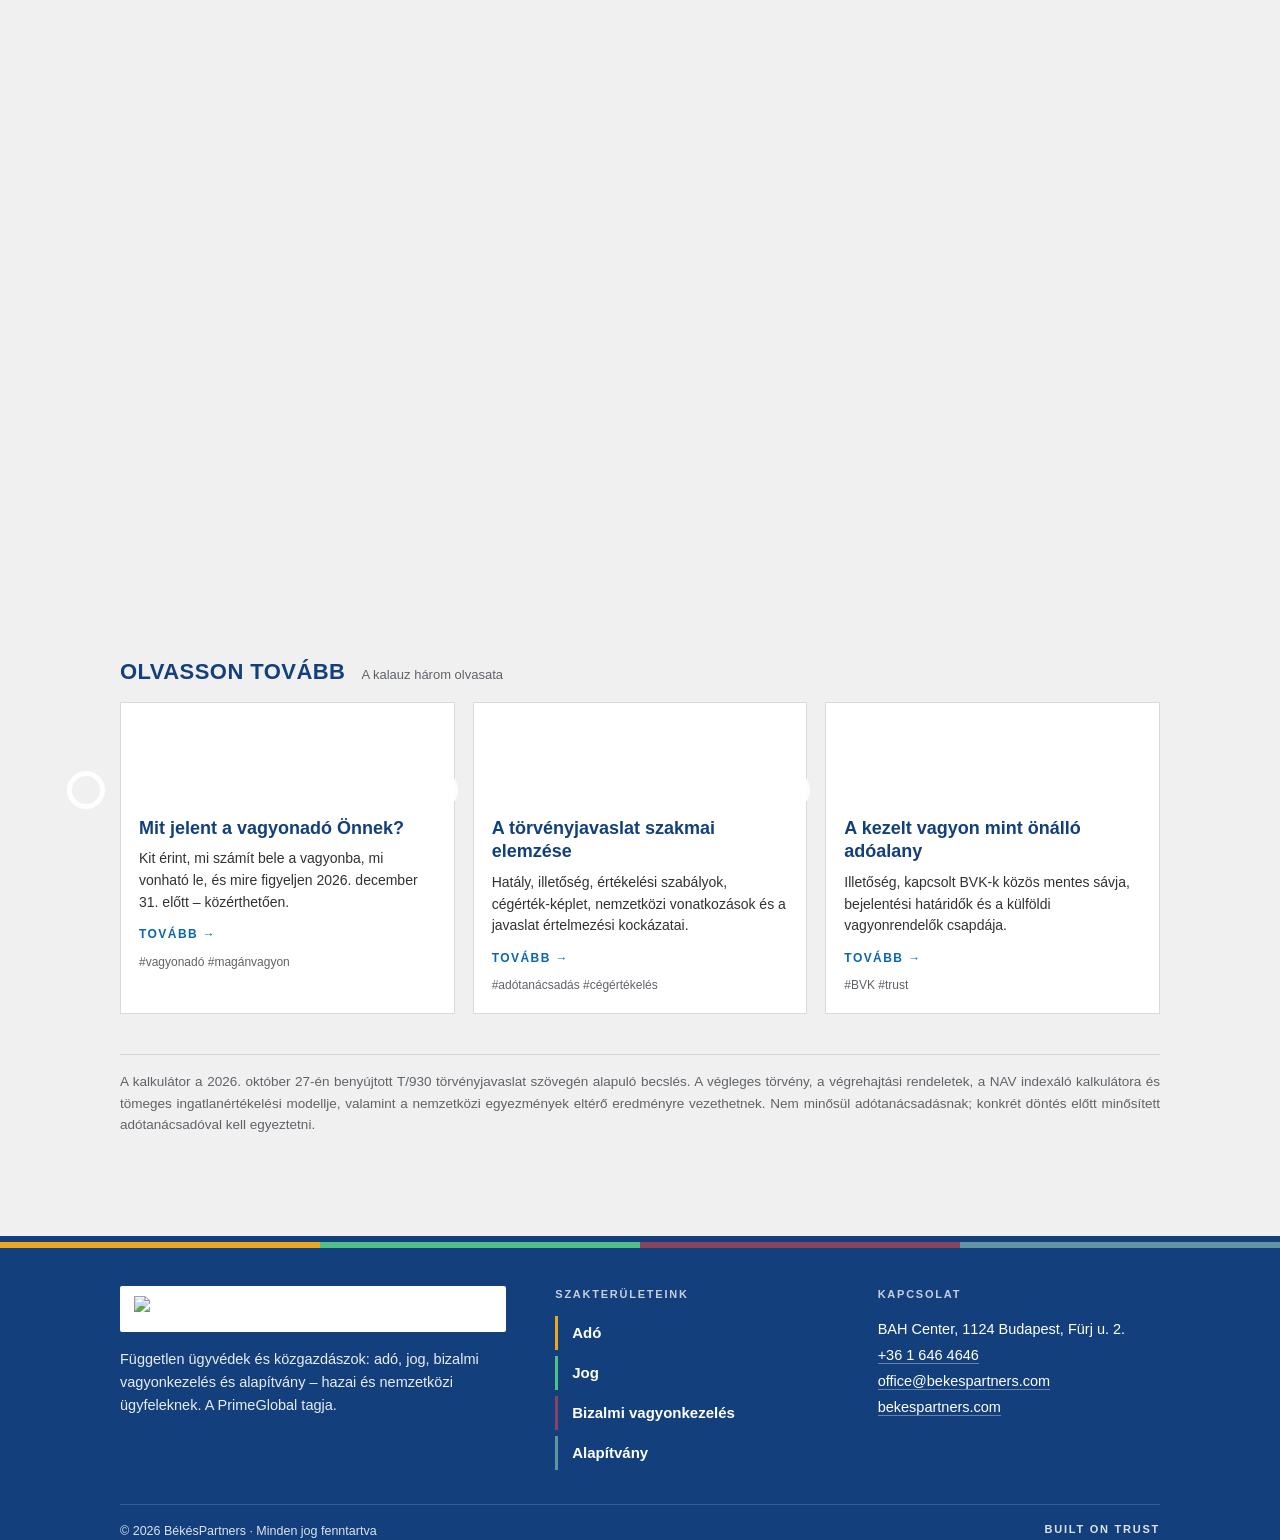
==== commit 6d7e986b: "Logó link → / (site gyökér, nem a kalauz mappája) Co-Authored-By: Claude Opus 4.6 <noreply@anthropic" ====
--- a/index.html
+++ b/index.html
@@ -40,9 +40,9 @@
 <meta property="og:site_name" content="BékésPartners">
 <meta property="og:title" content="Vagyonadó-kalauz – kalkulátor és elemzés a 2026-os vagyonadó-tervezethez">
 <meta property="og:description" content="Számolja ki, mennyire érinti Önt a vagyonadó, és olvassa el, mit jelent a törvényjavaslat a vagyonos magánszemélyeknek és a bizalmi vagyonkezeléseknek.">
-<meta property="og:image" content="https://staging.bekespartners.com/vagyonado-kalauz2026/hero.jpg">
-<link rel="canonical" href="https://staging.bekespartners.com/vagyonado-kalauz2026/">
-<meta property="og:url" content="https://staging.bekespartners.com/vagyonado-kalauz2026/">
+<meta property="og:image" content="https://bekespartners.com/vagyonado-kalauz2026/hero.jpg">
+<link rel="canonical" href="https://bekespartners.com/vagyonado-kalauz2026/">
+<meta property="og:url" content="https://bekespartners.com/vagyonado-kalauz2026/">
 <meta name="twitter:card" content="summary_large_image">
 <script type="application/ld+json">{"@context":"https://schema.org","@type":"Article","headline":"Vagyonadó-kalauz","inLanguage":"hu","author":{"@type":"Organization","name":"BékésPartners","url":"https://www.bekespartners.com/"},"publisher":{"@type":"Organization","name":"BékésPartners"},"about":"2026. évi vagyonadó-törvénytervezet","dateModified":"2026-10-20"}</script>
 <meta name="color-scheme" content="light dark">
@@ -69,7 +69,7 @@
     <div class="brandrow">
       <div class="brandid">
         <!-- LOGÓ: logo.png a repó gyökerében (átlátszó háttér). Mérete: styles.css --bar-logo-h -->
-        <a class="logolink" href="./" aria-label="BékésPartners – Vagyonadó-kalauz, kezdőlap"><img class="logo" src="logo.png" alt="BékésPartners" width="572" height="80"></a>
+        <a class="logolink" href="/" aria-label="BékésPartners – Vagyonadó-kalauz, kezdőlap"><img class="logo" src="logo.png" alt="BékésPartners" width="572" height="80"></a>
       </div>
       <div class="brandright">
         <!-- FŐOLDALI NAVIGÁCIÓ tükre (bekespartners.com) – a linkek a főoldalra mutatnak; aloldal-címekre cserélhetők -->
